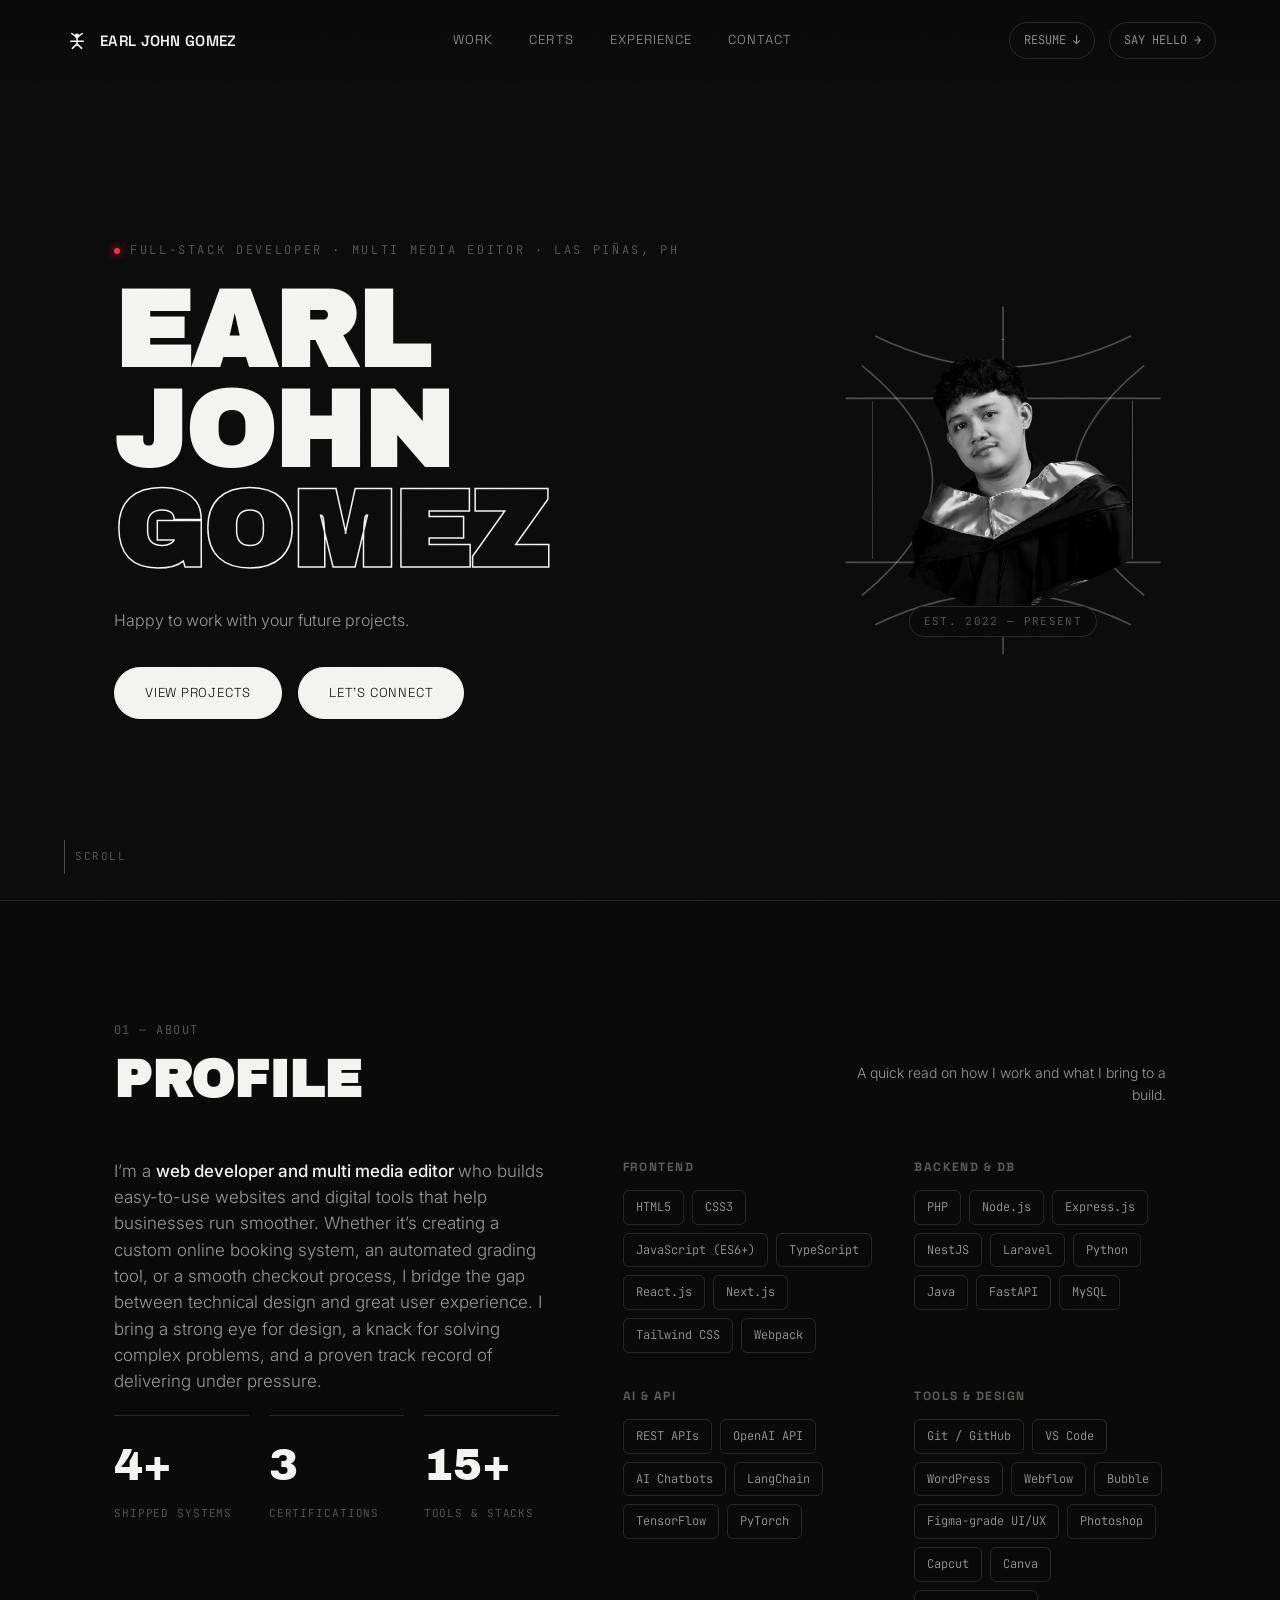
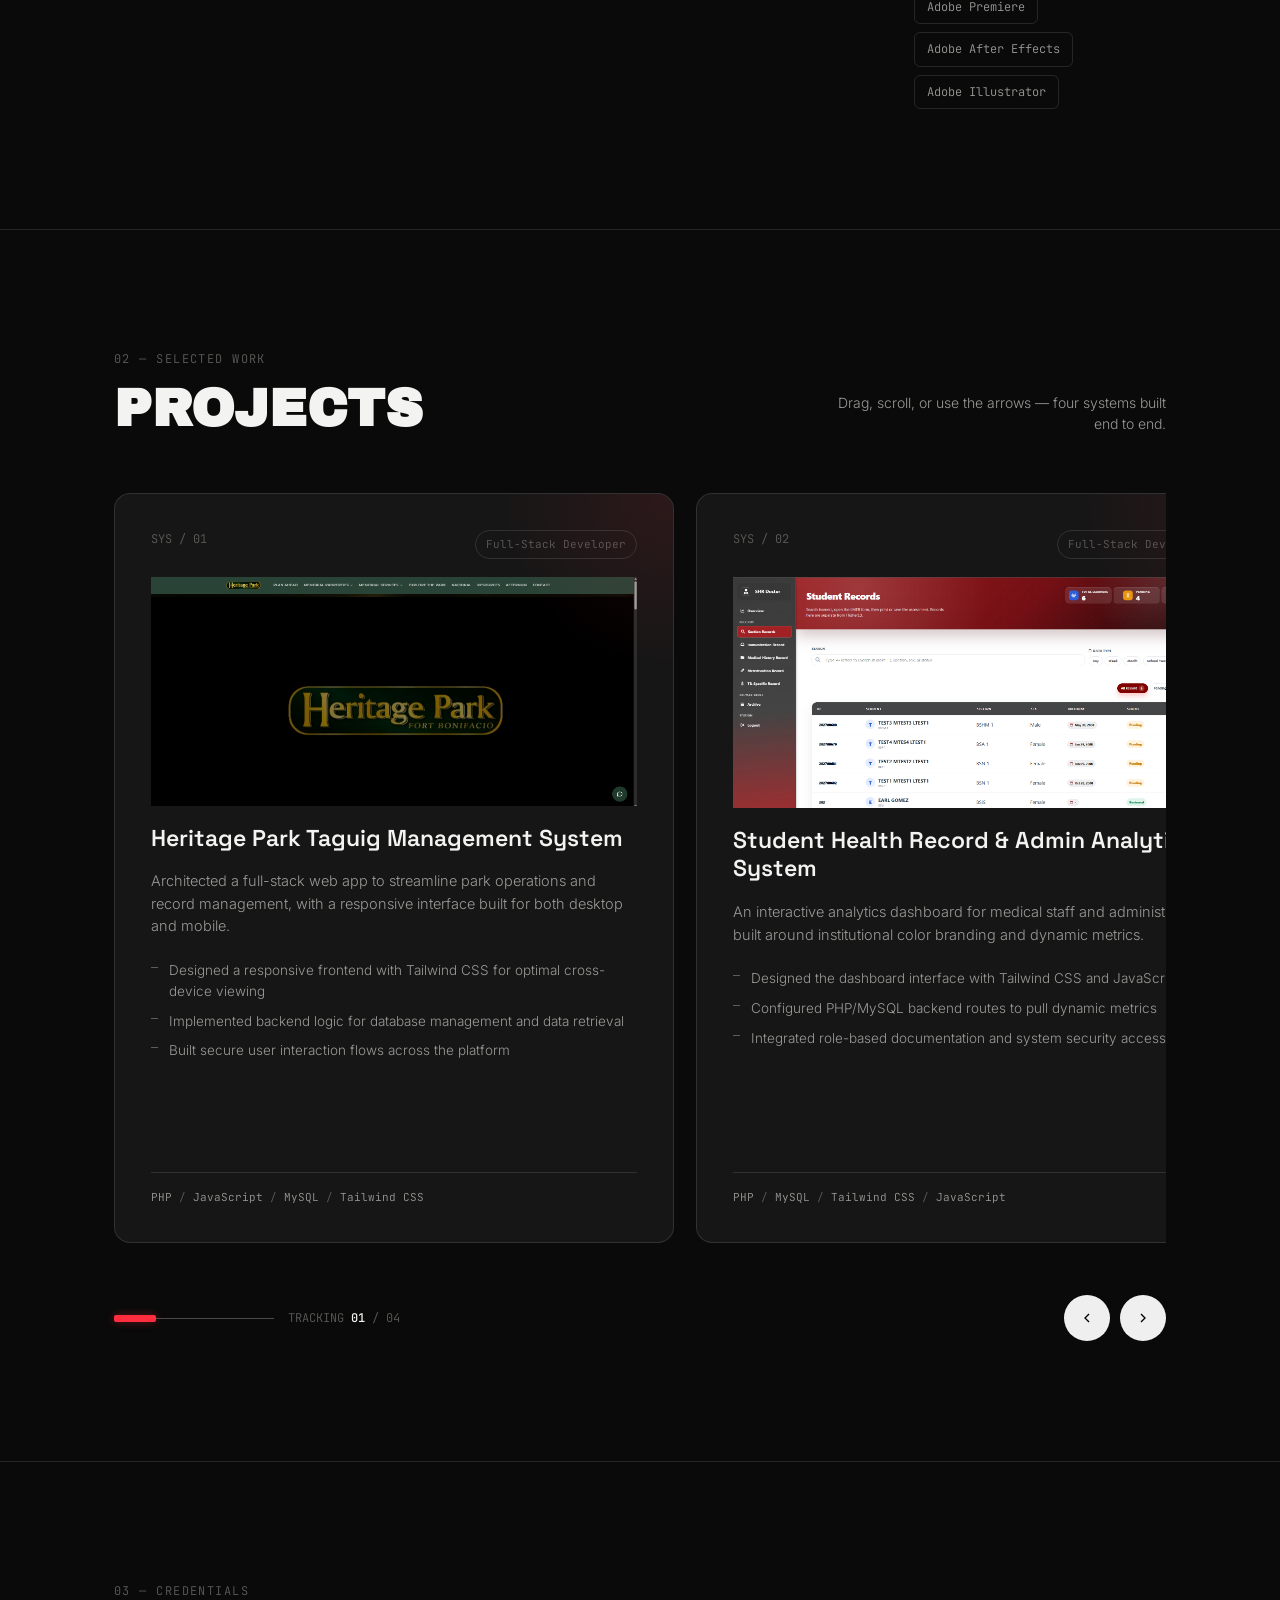
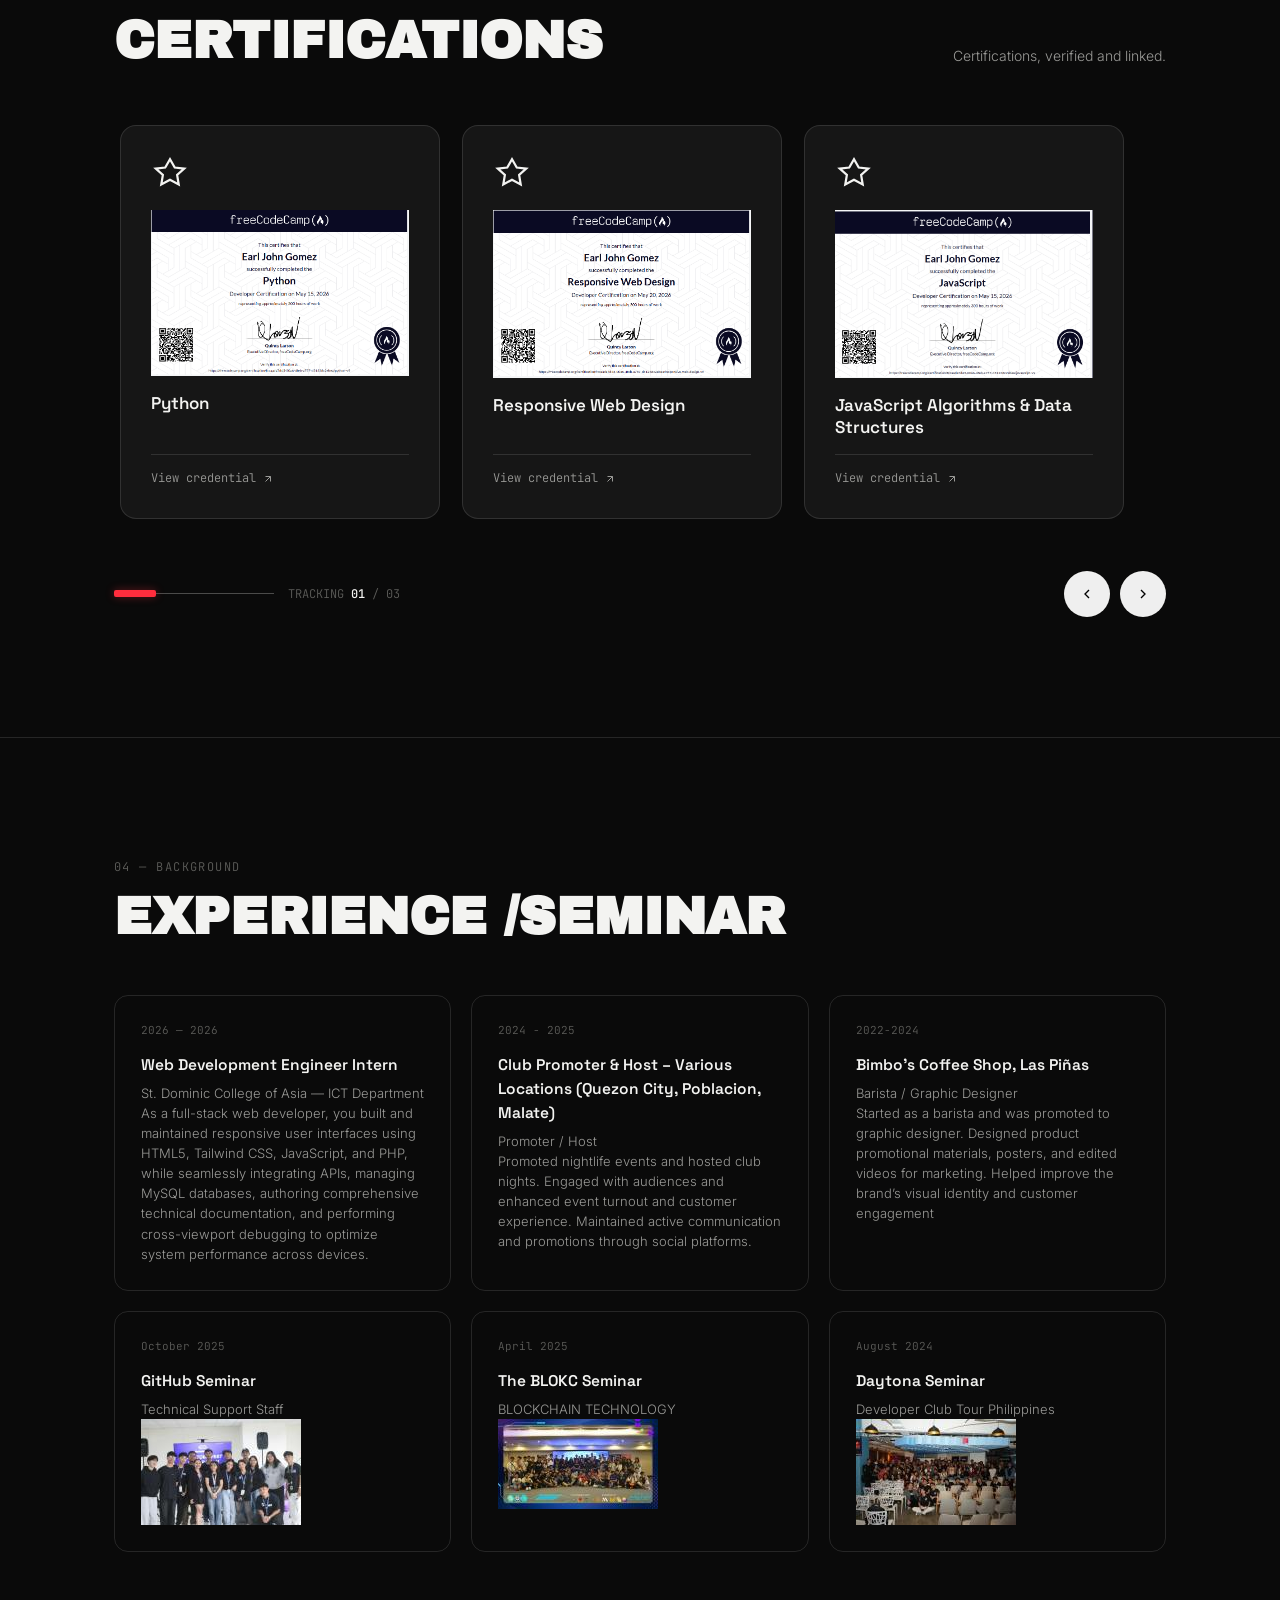
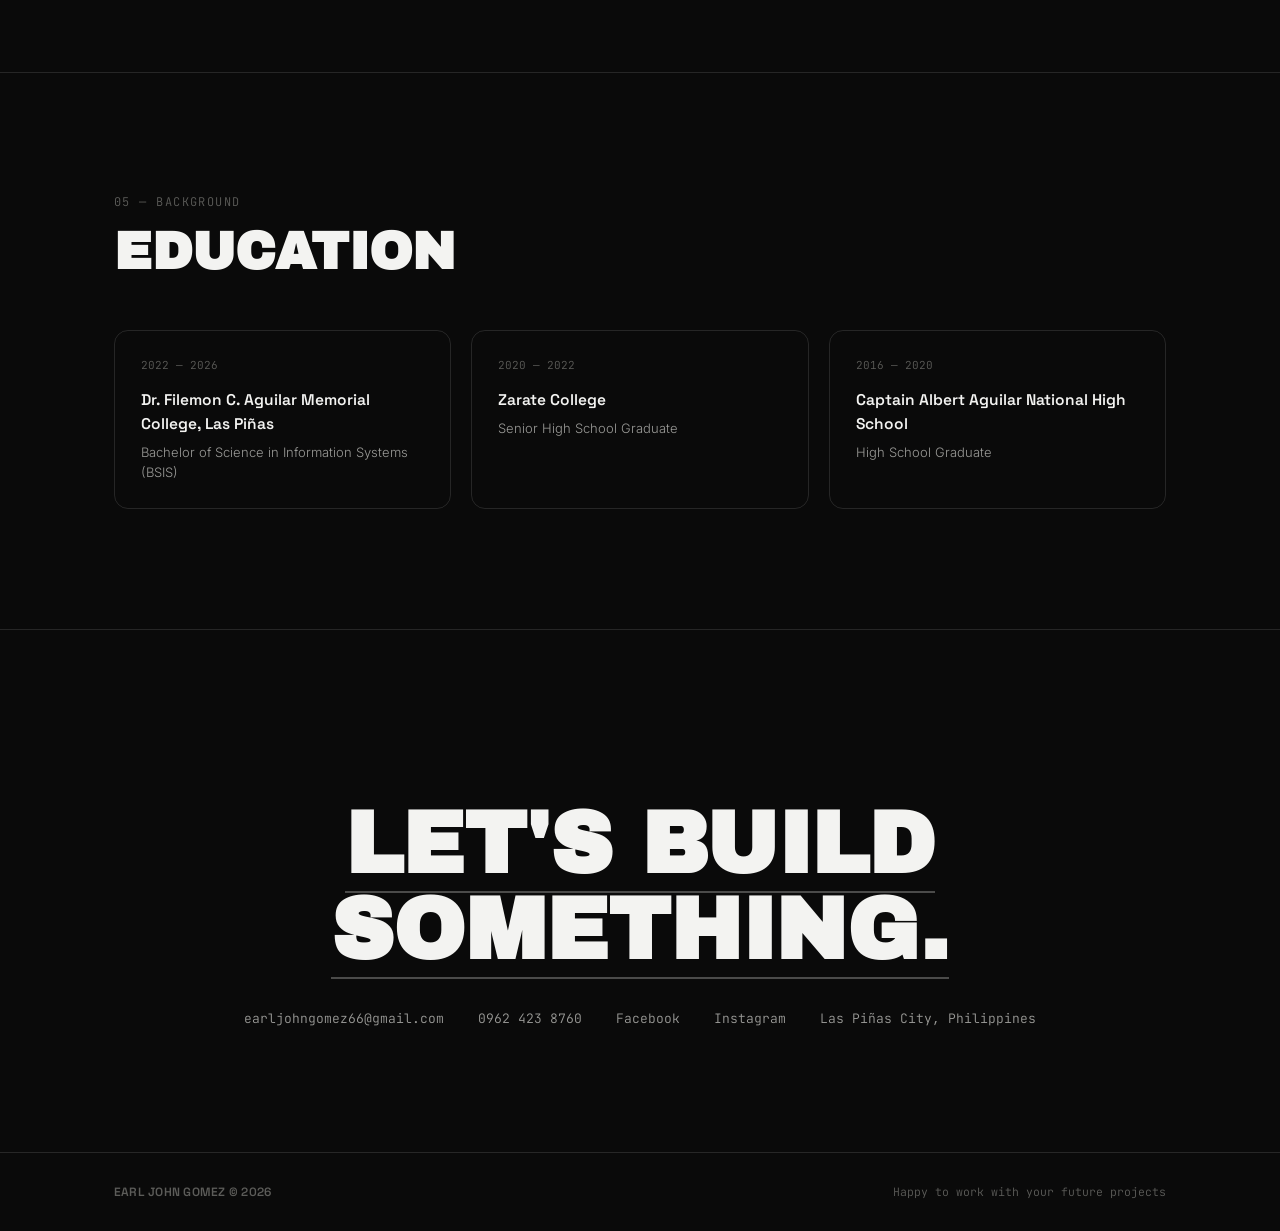
==== index.html @ d80ae5f6 "Update image paths to use relative references in index.html" ====
<!doctype html>
<html lang="en">
  <head>
    <meta charset="UTF-8" />
    <meta name="viewport" content="width=device-width, initial-scale=1.0" />
    <title>Earl John Gomez — Full-Stack Web Developer</title>
    <meta
      name="description"
      content="Portfolio of Earl John Gomez, full-stack web developer."
    />
    <meta property="og:type" content="website" />
    <meta
      property="og:title"
      content="Earl John Gomez — Full-Stack Web Developer"
    />
    <meta
      property="og:description"
      content="Full-stack developer building responsive web apps, AI-integrated platforms, and backend systems."
    />
    <meta name="twitter:card" content="summary" />
    <meta
      name="twitter:title"
      content="Earl John Gomez — Full-Stack Web Developer"
    />
    <meta
      name="twitter:description"
      content="Full-stack developer building responsive web apps, AI-integrated platforms, and backend systems."
    />
    <link rel="preconnect" href="https://fonts.googleapis.com" />
    <link rel="preconnect" href="https://fonts.gstatic.com" crossorigin />
    <link
      href="https://fonts.googleapis.com/css2?family=Space+Grotesk:wght@400;500;600;700&family=Archivo+Black&family=Inter:wght@300;400;500;600&family=JetBrains+Mono:wght@400;500&display=swap"
      rel="stylesheet"
    />
    <link
      rel="icon"
      href="data:image/svg+xml,%3Csvg xmlns='http://www.w3.org/2000/svg' viewBox='0 0 100 100'%3E%3Crect width='100' height='100' fill='%230a0a0a'/%3E%3Cg stroke='%23f3f3f1' stroke-width='6' fill='none' stroke-linecap='round'%3E%3Cpath d='M50 30 L50 70 M50 40 L30 25 M50 40 L70 25 M50 55 L26 55 M50 55 L74 55 M50 65 L32 82 M50 65 L68 82'/%3E%3Ccircle cx='50' cy='34' r='9' fill='%23f3f3f1' stroke='none'/%3E%3C/g%3E%3C/svg%3E"
    />
    <link rel="stylesheet" href="styles.css" />
  </head>
  <body>
 
  </head>
  <body>
    <canvas id="thread-canvas"></canvas>
    <div class="grain"></div>

    <nav id="nav">
      <a href="#top" class="brand">
        <svg viewBox="0 0 100 100" fill="none">
          <g stroke="currentColor" stroke-width="6" stroke-linecap="round">
            <path
              d="M50 30 L50 70 M50 40 L30 25 M50 40 L70 25 M50 55 L26 55 M50 55 L74 55 M50 65 L32 82 M50 65 L68 82"
            />
            <circle cx="50" cy="34" r="9" fill="currentColor" stroke="none" />
          </g>
        </svg>
        EARL&nbsp;JOHN&nbsp;GOMEZ
      </a>
      <ul class="nav-links">
        <li><a href="#work">Work</a></li>
        <li><a href="#certs">Certs</a></li>
        <li><a href="#experience">Experience</a></li>
        <li><a href="#contact">Contact</a></li>
      </ul>
      <div style="display: flex; align-items: center; gap: 14px">
        <a
          href="cv.pdf"
          download
          class="nav-cta"
          id="navResume"
          >RESUME ↓</a
        >
        <a href="mailto:earljohngomez66@gmail.com" class="nav-cta"
          >SAY HELLO →</a
        >
      </div>
    </nav>

    <header class="hero" id="top">
      <div class="wrap hero-grid">
        <div>
          <p
            class="eyebrow"
            style="animation: fadeUp 0.8s var(--ease) forwards"
          >
            <span class="dot"></span> FULL-STACK DEVELOPER · Multi media editor · LAS PIÑAS, PH
          </p>
          <h1>
            <span class="line"><span>EARL JOHN</span></span>
            <span class="line"><span>GOMEZ</span></span>
          </h1>
          <p class="hero-sub">
            Happy to work with your future projects.
          </p>
          <div class="hero-actions">
            <a href="#work" class="btn primary">View Projects</a>
            <a href="https://www.facebook.com/itsm3earljohn/" class="btn primary">Let's Connect</a>
          </div>
        </div>

        <div class="hero-portrait">
          <svg
            class="web-frame"
            viewBox="0 0 200 220"
            xmlns="http://www.w3.org/2000/svg"
          >
            <path class="draw" d="M100 4 L100 216" />
            <path class="draw" d="M4 60 L196 60" />
            <path class="draw" d="M4 160 L196 160" />
            <path class="draw" d="M22 22 Q100 60 178 22" />
            <path class="draw" d="M22 198 Q100 160 178 198" />
            <path class="draw" d="M14 40 Q100 110 14 180" />
            <path class="draw" d="M186 40 Q100 110 186 180" />
          </svg>
          <div class="portrait-clip">
            <img
              src="image/profile.png"
              alt="Earl John Gomez"
            />
          </div>
          <span class="portrait-tag">EST. 2022 — PRESENT</span>
        </div>
      </div>

      <div class="scroll-cue"><span class="bar"></span> SCROLL</div>
    </header>

    <section class="pad hairline" id="about">
      <div class="wrap">
        <div class="sec-head" data-reveal>
          <div>
            <span class="sec-num">01 — ABOUT</span>
            <h2 class="sec-title">Profile</h2>
          </div>
          <p class="sec-desc">
            A quick read on how I work and what I bring to a build.
          </p>
        </div>
        <div class="about-grid">
          <div data-reveal>
            <p>
              I’m a <strong>   web developer and multi media editor </strong>
             who builds easy-to-use websites and digital tools that help businesses run smoother. 
              Whether it’s creating a custom online booking system, an automated grading tool,
              or a smooth checkout process, I bridge the gap between technical design and great user experience.
              I bring a strong eye for design, a knack for solving complex problems, 
              and a proven track record of delivering under pressure.
            </p>

            
            <div class="stat-row">
              <div class="stat">
                <div class="num">4+</div>
                <div class="lbl">Shipped Systems</div>
              </div>
              <div class="stat">
                <div class="num">3</div>
                <div class="lbl">Certifications</div>
              </div>
              <div class="stat">
                <div class="num">15+</div>
                <div class="lbl">Tools &amp; Stacks</div>
              </div>
            </div>
          </div>

          <div class="skill-cols" data-reveal>
            <div class="skill-cat">
              <h4>Frontend</h4>
              <div class="tag-list">
                <span class="tag">HTML5</span><span class="tag">CSS3</span
                ><span class="tag">JavaScript (ES6+)</span
                ><span class="tag">TypeScript</span
                ><span class="tag">React.js</span
                ><span class="tag">Next.js</span
                ><span class="tag">Tailwind CSS</span
                ><span class="tag">Webpack</span>
              </div>
            </div>
            <div class="skill-cat">
              <h4>Backend &amp; DB</h4>
              <div class="tag-list">
                <span class="tag">PHP</span><span class="tag">Node.js</span
                ><span class="tag">Express.js</span
                ><span class="tag">NestJS</span><span class="tag">Laravel</span
                ><span class="tag">Python</span><span class="tag">Java</span
                ><span class="tag">FastAPI</span><span class="tag">MySQL</span>
              </div>
            </div>
            <div class="skill-cat">
              <h4>AI &amp; API</h4>
              <div class="tag-list">
                <span class="tag">REST APIs</span
                ><span class="tag">OpenAI API</span
                ><span class="tag">AI Chatbots</span
                ><span class="tag">LangChain</span
                ><span class="tag">TensorFlow</span
                ><span class="tag">PyTorch</span>
              </div>
            </div> 
            <div class="skill-cat">
              <h4>Tools &amp; Design</h4>
              <div class="tag-list">
                <span class="tag">Git / GitHub</span
                ><span class="tag">VS Code</span
                ><span class="tag">WordPress</span
                ><span class="tag">Webflow</span><span class="tag">Bubble</span
                ><span class="tag">Figma-grade UI/UX</span
                ><span class="tag">Photoshop</span>
                <span class="tag">Capcut</span
                ><span class="tag">Canva</span
                ><span class="tag">Adobe Premiere</span
                ><span class="tag">Adobe After Effects</span
                ><span class="tag">Adobe Illustrator</span>
              </div>
            </div>
          </div>
        </div>
      </div>
    </section>

    <section class="pad hairline" id="work">
      <div class="wrap">
        <div class="sec-head" data-reveal>
          <div>
            <span class="sec-num">02 — SELECTED WORK</span>
            <h2 class="sec-title">Projects</h2>
          </div>
          <p class="sec-desc">
            Drag, scroll, or use the arrows — four systems built end to end.
          </p>
        </div>

        <div class="carousel-shell" data-reveal>
          <div class="carousel-track" id="projTrack">
            <article class="proj-card">
              <div class="proj-top">
                <span class="proj-id">SYS / 01</span
                ><span class="proj-role">Full-Stack Developer</span>
              </div>
              <img
                class="proj-img"
                src="image/heritage.png"
                alt="Heritage Park Taguig Management System"
              />
              <h3>Heritage Park Taguig Management System</h3>
              <p class="proj-desc">
                Architected a full-stack web app to streamline park operations
                and record management, with a responsive interface built for
                both desktop and mobile.
              </p>
              <ul class="proj-points">
                <li>
                  Designed a responsive frontend with Tailwind CSS for optimal
                  cross-device viewing
                </li>
                <li>
                  Implemented backend logic for database management and data
                  retrieval
                </li>
                <li>Built secure user interaction flows across the platform</li>
              </ul>
              <div class="proj-stack">
                <span>PHP</span><span>JavaScript</span><span>MySQL</span
                ><span>Tailwind CSS</span>
              </div>
            </article>

            <article class="proj-card">
              <div class="proj-top">
                <span class="proj-id">SYS / 02</span
                ><span class="proj-role">Full-Stack Developer</span>
              </div>
              <img
                class="proj-img"
                src="image/stdom.png"
                alt="Student Health Record & Admin Analytics System"
              />
              <h3>Student Health Record &amp; Admin Analytics System</h3>
              <p class="proj-desc">
                An interactive analytics dashboard for medical staff and
                administrators, built around institutional color branding and
                dynamic metrics.
              </p>
              <ul class="proj-points">
                <li>
                  Designed the dashboard interface with Tailwind CSS and
                  JavaScript
                </li>
                <li>
                  Configured PHP/MySQL backend routes to pull dynamic metrics
                </li>
                <li>
                  Integrated role-based documentation and system security access
                </li>
              </ul>
              <div class="proj-stack">
                <span>PHP</span><span>MySQL</span><span>Tailwind CSS</span
                ><span>JavaScript</span>
              </div>
            </article>

            <article class="proj-card">
              <div class="proj-top">
                <span class="proj-id">SYS / 03</span
                ><span class="proj-role">Full-Stack Developer</span>
              </div>
              <img
                class="proj-img"
                src="image/roma.png"
                alt="Online Booking System — ROMA Tours Corp."
              />
              <h3> ROMA Online Booking (Online Bus Ticket Reservation System)</h3>
              <p class="proj-desc">
                A web-based bus booking platform for real-time availability,
                schedules, and driver details, with an AI layer on top for
                customer support.
              </p>
              <ul class="proj-points">
                <li>
                  Integrated an AI chatbot for real-time schedule, fare, and
                  bus-type queries
                </li>
                <li>
                  Built a sales analytics dashboard with dynamic charts and
                  moving averages
                </li>
                <li>
                  Automated printable receipts and email notifications for
                  approved bookings
                </li>
              </ul>
              <div class="proj-stack">
                <span>PHP</span><span>MySQL</span><span>XAMPP</span
                ><span>AI Chatbot</span>
              </div>
            </article>

            <article class="proj-card">
              <div class="proj-top">
                <span class="proj-id">SYS / 04</span
                ><span class="proj-role">Full-Stack Developer</span>
              </div>

              <h3>Online Grading Management System — AZGH College</h3>
              <p class="proj-desc">
                A grading system automating grade computation across Performance
                Tasks, Written Works, and Examinations for an entire college.
              </p>
              <ul class="proj-points">
                <li>
                  Automated grade computation and email notifications to
                  students
                </li>
                <li>
                  Designed an accessible, user-friendly frontend interface
                </li>
                <li>
                  Built with maintainability for non-technical administrators in
                  mind
                </li>
              </ul>
              <div class="proj-stack">
                <span>PHP</span><span>XAMPP</span><span>HTML5</span
                ><span>Tailwind CSS</span>
              </div>
            </article>
          </div>
          <div class="carousel-controls">
            <div class="car-track-index">
              <div class="track-bar"><em id="projFill"></em></div>
              <span class="track-label"
                >TRACKING <b id="projCount">01</b> / 04</span
              >
            </div>
            <div class="car-arrows">
              <button
                class="car-arrow"
                id="projPrev"
                aria-label="Previous project"
              >
                <svg
                  viewBox="0 0 24 24"
                  fill="none"
                  stroke="currentColor"
                  stroke-width="2"
                >
                  <path d="M15 18l-6-6 6-6" />
                </svg>
              </button>
              <button class="car-arrow" id="projNext" aria-label="Next project">
                <svg
                  viewBox="0 0 24 24"
                  fill="none"
                  stroke="currentColor"
                  stroke-width="2"
                >
                  <path d="M9 18l6-6-6-6" />
                </svg>
              </button>
            </div>
          </div>
        </div>
      </div>
    </section>

    <section class="pad hairline" id="certs">
      <div class="wrap">
        <div class="sec-head" data-reveal>
          <div>
            <span class="sec-num">03 — CREDENTIALS</span>
            <h2 class="sec-title">Certifications</h2>
          </div>
          <p class="sec-desc">
             Certifications, verified and linked.
          </p>
        </div>

        <div class="carousel-shell" data-reveal>
          <div class="carousel-track" id="certTrack">
            <article class="cert-card">
              <div class="cert-icon">
                <svg viewBox="0 0 24 24" fill="none" stroke-width="1.4">
                  <path
                    d="M12 15l-5.5 3 1-6L3 8l6-.7L12 2l3 5.3L21 8l-4.5 4 1 6z"
                  />
                </svg>
              </div>
              <img
                class="cert-img"
                src="image/python.png"
                alt="Python Certification Badge"  
              />
                            <h4>Python</h4>
              <a
                class="cert-link"
                href="https://freecodecamp.org/certification/fccaada7d45-00a6-4feb-a757-d51238c2ebea/python-v9"
                target="_blank"
                rel="noopener"
                >View credential
                <svg
                  viewBox="0 0 24 24"
                  fill="none"
                  stroke="currentColor"
                  stroke-width="2"
                >
                  <path d="M7 17L17 7M7 7h10v10" /></svg
              ></a>
            </article>

            <article class="cert-card">
              <div class="cert-icon">
                <svg viewBox="0 0 24 24" fill="none" stroke-width="1.4">
                  <path
                    d="M12 15l-5.5 3 1-6L3 8l6-.7L12 2l3 5.3L21 8l-4.5 4 1 6z"
                  />
                </svg>
              </div>
               <img
                class="cert-img"
                src="image/rwd.png"
                alt="Responsive Web Design Certification Badge"  
              />
              <h4>Responsive Web Design</h4>
              <a
                class="cert-link"
                href="https://freecodecamp.org/certification/fccaada7d45-00a6-4feb-a757-d51238c2ebea/responsive-web-design-v9"
                target="_blank"
                rel="noopener"
                >View credential
                <svg
                  viewBox="0 0 24 24"
                  fill="none"
                  stroke="currentColor"
                  stroke-width="2"
                >
                  <path d="M7 17L17 7M7 7h10v10" /></svg
              ></a>
            </article>

            <article class="cert-card">
              <div class="cert-icon">
                <svg viewBox="0 0 24 24" fill="none" stroke-width="1.4">
                  <path
                    d="M12 15l-5.5 3 1-6L3 8l6-.7L12 2l3 5.3L21 8l-4.5 4 1 6z"
                  />
                </svg>
              </div>
                            <img
                class="cert-img"
                src="image/java.png"
                alt="JavaScript Certification Badge"  
              />
              <h4>JavaScript Algorithms &amp; Data Structures</h4>
              <a
                class="cert-link"
                href="https://freecodecamp.org/certification/fccaada7d45-00a6-4feb-a757-d51238c2ebea/javascript-v9"
                target="_blank"
                rel="noopener"
                >View credential
                <svg
                  viewBox="0 0 24 24"
                  fill="none"
                  stroke="currentColor"
                  stroke-width="2"
                >
                  <path d="M7 17L17 7M7 7h10v10" /></svg
              ></a>
            </article>
          </div>
          <div class="carousel-controls">
            <div class="car-track-index">
              <div class="track-bar"><em id="certFill"></em></div>
              <span class="track-label"
                >TRACKING <b id="certCount">01</b> / 03</span
              >
            </div>
            <div class="car-arrows">
              <button
                class="car-arrow"
                id="certPrev"
                aria-label="Previous certificate"
              >
                <svg
                  viewBox="0 0 24 24"
                  fill="none"
                  stroke="currentColor"
                  stroke-width="2"
                >
                  <path d="M15 18l-6-6 6-6" />
                </svg>
              </button>
              <button
                class="car-arrow"
                id="certNext"
                aria-label="Next certificate"
              >
                <svg
                  viewBox="0 0 24 24"
                  fill="none"
                  stroke="currentColor"
                  stroke-width="2"
                >
                  <path d="M9 18l6-6-6-6" />
                </svg>
              </button>
            </div>
          </div>
        </div>
      </div>
    </section>

 <section class="pad hairline" id="experience">
      <div class="wrap">
        <div class="sec-head" data-reveal>
          <div>
            <span class="sec-num">04 — BACKGROUND</span>
            <h2 class="sec-title">Experience /Seminar </h2>
          </div>
        </div>
        <div class="edu-grid" data-reveal>

                    <div class="edu-card">
            <span class="edu-year">2026 — 2026</span>
            <h4>Web Development Engineer Intern</h4>
            <p>St. Dominic College of Asia — ICT Department</p>
            <p>As a full-stack web developer, you built and maintained responsive user interfaces using HTML5, Tailwind CSS, JavaScript, and PHP, while seamlessly integrating APIs, managing MySQL databases, authoring comprehensive technical documentation, and performing cross-viewport debugging to optimize system performance across devices.</p>
          </div>

                    <div class="edu-card">
            <span class="edu-year">2024 - 2025</span>
            <h4>Club Promoter & Host – Various Locations (Quezon City, Poblacion, Malate) </h4>
            <p>Promoter / Host </p>
            <p>
Promoted nightlife events and hosted club nights. 
Engaged with audiences and enhanced event turnout and customer experience. 
Maintained active communication and promotions through social platforms. 
</p>
          </div>

          <div class="edu-card">
            <span class="edu-year">2022-2024</span>
            <h4>Bimbo’s Coffee Shop, Las Piñas</h4>
            <p>Barista / Graphic Designer </p>
            <p>Started as a barista and was promoted to graphic designer. 
Designed product promotional materials, posters, and edited videos for marketing. 
Helped improve the brand’s visual identity and customer engagement
</p>
          </div>



                    <div class="edu-card">
            <span class="edu-year">October 2025</span>
            <h4>GitHub Seminar </h4>
            <p>Technical Support Staff </p>
            <img
              class="cert-img"
              src="image/github.jpg"
              alt="GitHub Seminar Badge"
            />
          </div>

                              <div class="edu-card">
            <span class="edu-year">April 2025</span>
            <h4>The BLOKC Seminar </h4>
            <p>BLOCKCHAIN TECHNOLOGY </p>
            <img
              class="cert-img"
              src="image/block.jpg"
              alt="The BLOKC Seminar Badge"
            />
          </div>

                              <div class="edu-card">
            <span class="edu-year">August 2024</span>
            <h4>Daytona Seminar </h4>
            <p>Developer Club Tour Philippines </p>
            <img
              class="cert-img"
              src="image/daytona.jpg"
              alt="Daytona Seminar Badge"
            />
          </div>


        </div>
      </div>
    </section>

    <section class="pad hairline" id="education">
      <div class="wrap">
        <div class="sec-head" data-reveal>
          <div>
            <span class="sec-num">05 — BACKGROUND</span>
            <h2 class="sec-title">Education</h2>
          </div>
        </div>
        <div class="edu-grid" data-reveal>
          <div class="edu-card">
            <span class="edu-year">2022 — 2026</span>
            <h4>Dr. Filemon C. Aguilar Memorial College, Las Piñas</h4>
            <p>Bachelor of Science in Information Systems (BSIS)</p>
          </div>
          <div class="edu-card">
            <span class="edu-year">2020 — 2022</span>
            <h4>Zarate College</h4>
            <p>Senior High School Graduate</p>
          </div>
          <div class="edu-card">
            <span class="edu-year">2016 — 2020</span>
            <h4>Captain Albert Aguilar National High School</h4>
            <p>High School Graduate</p>
          </div>
        </div>
      </div>
    </section>

    <section class="hairline" id="contact">
      <div class="wrap contact-inner">
        <p class="eyebrow"><span class="dot"></span> 06 — CONTACT</p>
        <h2 class="contact-title">
          <a href="mailto:earljohngomez66@gmail.com"
            >Let's build<br />something.</a
          >
        </h2>
        <div class="contact-meta">
          <a href="mailto:earljohngomez66@gmail.com"
            id="emailLink"
            data-email="earljohngomez66@gmail.com">earljohngomez66@gmail.com
          </a>
          <a href="tel:+639624238760"
          id="phoneLink">0962 423 8760</a>
          <a href="https://www.facebook.com/earljohngomez66"
            id="facebooklink"
            target="_blank"
            rel="noopener noreferrer"
            >Facebook</a
          >
                    <a href="https://www.instagram.com/earljohngomez66"
            id="Instagramlink"
            target="_blank"
            rel="noopener noreferrer"
            >Instagram</a
          >
          <span>Las Piñas City, Philippines</span>
        </div>
        <p
          id="copyToast"
          style="
            margin-top: 16px;
            font-family: var(--mono);
            font-size: 11px;
            color: var(--fg-faint);
            opacity: 0;
            transition: opacity 0.3s;
          "
        >
          Email copied to clipboard
        </p>
      </div>
    </section>

    <footer>
      <div class="wrap foot-row">
        <span class="brand">EARL JOHN GOMEZ © 2026</span>
        <span>Happy to work with your future projects</span>
      </div>
    </footer>

    <script src="script.js"></script>
  </body>
</html>
---- styles.css ----
:root {
  --bg: #0a0a0a;
  --bg-soft: #131313;
  --panel: #161616;
  --line: rgba(243, 243, 241, 0.12);
  --line-strong: rgba(243, 243, 241, 0.28);
  --fg: #f3f3f1;
  --fg-dim: #9a9a97;
  --fg-faint: #5c5c59;
  --accent: #ff2d3d;
  --accent-dim: rgba(255, 45, 61, 0.35);
  --display: "Archivo Black", "Space Grotesk", sans-serif;
  --head: "Space Grotesk", sans-serif;
  --body: "Inter", sans-serif;
  --mono: "JetBrains Mono", monospace;
  --ease: cubic-bezier(0.16, 0.84, 0.44, 1);
}
* {
  margin: 0;
  padding: 0;
  box-sizing: border-box;
}
html {
  scroll-behavior: smooth;
}
::selection {
  background: var(--fg);
  color: var(--bg);
}
body {
  background: var(--bg);
  color: var(--fg);
  font-family: var(--body);
  font-weight: 300;
  line-height: 1.55;
  overflow-x: hidden;
  cursor: default;
}
a {
  color: inherit;
  text-decoration: none;
}
img {
  max-width: 100%;
  display: block;
}
ul {
  list-style: none;
}
button {
  font-family: inherit;
  cursor: pointer;
}

/* ---------- background thread canvas ---------- */
#thread-canvas {
  position: fixed;
  inset: 0;
  width: 100vw;
  height: 100vh;
  pointer-events: none;
  z-index: 1;
  mix-blend-mode: screen;
  opacity: 0.55;
}
.grain {
  position: fixed;
  inset: 0;
  z-index: 2;
  pointer-events: none;
  opacity: 0.035;
  background-image: url("data:image/svg+xml,%3Csvg xmlns='http://www.w3.org/2000/svg' width='120' height='120'%3E%3Cfilter id='n'%3E%3CfeTurbulence type='fractalNoise' baseFrequency='0.9' numOctaves='2' stitchTiles='stitch'/%3E%3C/filter%3E%3Crect width='100%25' height='100%25' filter='url(%23n)'/%3E%3C/svg%3E");
}

section,
header,s
footer {
  position: relative;
  z-index: 3;
}

.wrap {
  max-width: 1180px;
  margin: 0 auto;
  padding: 0 clamp(24px, 5vw, 64px);
}

/* ---------- nav ---------- */
nav {
  position: fixed;
  top: 0;
  left: 0;
  right: 0;
  z-index: 50;
  display: flex;
  align-items: center;
  justify-content: space-between;
  padding: 22px clamp(24px, 5vw, 64px);
  background: linear-gradient(
    to bottom,
    rgba(10, 10, 10, 0.92),
    rgba(10, 10, 10, 0)
  );
  backdrop-filter: blur(2px);
  transition:
    padding 0.4s var(--ease),
    background 0.4s var(--ease);
}
nav.scrolled {
  padding: 14px clamp(24px, 5vw, 64px);
  background: rgba(10, 10, 10, 0.86);
  border-bottom: 1px solid var(--line);
}
.brand {
  display: flex;
  align-items: center;
  gap: 10px;
  font-family: var(--head);
  font-weight: 600;
  letter-spacing: 0.02em;
  font-size: 15px;
}
.brand svg {
  width: 26px;
  height: 26px;
  flex-shrink: 0;
}
.nav-links {
  display: flex;
  gap: 36px;
  font-family: var(--head);
  font-size: 13px;
  letter-spacing: 0.08em;
  text-transform: uppercase;
}
.nav-links a {
  position: relative;
  color: var(--fg-dim);
  transition: color 0.3s;
  padding: 4px 0;
}
.nav-links a::after {
  content: "";
  position: absolute;
  left: 0;
  bottom: 0;
  height: 1px;
  width: 0;
  background: var(--accent);
  transition: width 0.35s var(--ease);
}
.nav-links a:hover {
  color: var(--fg);
}
.nav-links a:hover::after {
  width: 100%;
}
.nav-cta {
  display: flex;
  align-items: center;
  gap: 4px;
  font-family: var(--mono);
  font-size: 12px;
  color: var(--fg-dim);
  border: 1px solid var(--line);
  padding: 8px 14px;
  border-radius: 999px;
  transition: 0.3s var(--ease);
}
.nav-cta:hover {
  border-color: var(--fg);
  color: var(--fg);
  background: rgba(255, 255, 255, 0.04);
}
.nav-toggle {
  display: none;
}

/* ---------- hero ---------- */
.hero {
  min-height: 100svh;
  display: flex;
  flex-direction: column;
  justify-content: center;
  padding-top: 120px;
  padding-bottom: 60px;
  position: relative;
}
.eyebrow {
  font-family: var(--mono);
  font-size: 12px;
  letter-spacing: 0.22em;
  text-transform: uppercase;
  color: var(--fg-faint);
  display: flex;
  align-items: center;
  gap: 10px;
  margin-bottom: 22px;
  opacity: 0;
}
.eyebrow .dot {
  width: 6px;
  height: 6px;
  border-radius: 50%;
  background: var(--accent);
  box-shadow: 0 0 10px var(--accent);
  animation: pulse 2s infinite ease-in-out;
}
@keyframes pulse {
  0%,
  100% {
    opacity: 1;
  }
  50% {
    opacity: 0.25;
  }
}

.hero-grid {
  display: grid;
  grid-template-columns: 1.35fr 0.65fr;
  gap: 48px;
  align-items: center;
}
.hero h1 {
  font-family: var(--display);
  font-size: clamp(48px, 8.4vw, 118px);
  line-height: 0.93;
  letter-spacing: -0.01em;
  text-transform: uppercase;
}
.hero h1 .line {
  display: block;
  overflow: hidden;
}
.hero h1 .line span {
  display: block;
  transform: translateY(110%);
  animation: riseUp 0.9s var(--ease) forwards;
}
.hero h1 .line:nth-child(2) span {
  animation-delay: 0.08s;
  color: transparent;
  -webkit-text-stroke: 1.5px var(--fg);
}
.hero h1 .line:nth-child(3) span {
  animation-delay: 0.16s;
}
@keyframes riseUp {
  to {
    transform: translateY(0);
  }
}

.hero-sub {
  margin-top: 26px;
  max-width: 480px;
  color: var(--fg-dim);
  font-size: 16px;
  opacity: 0;
  animation: fadeUp 0.8s var(--ease) forwards;
  animation-delay: 0.55s;
}
.hero-actions {
  margin-top: 34px;
  display: flex;
  gap: 16px;
  flex-wrap: wrap;
  opacity: 0;
  animation: fadeUp 0.8s var(--ease) forwards;
  animation-delay: 0.7s;
}
@keyframes fadeUp {
  from {
    opacity: 0;
    transform: translateY(14px);
  }
  to {
    opacity: 1;
    transform: translateY(0);
  }
}

.btn {
  font-family: var(--head);
  font-size: 13px;
  letter-spacing: 0.06em;
  text-transform: uppercase;
  padding: 15px 30px;
  border-radius: 999px;
  border: 1px solid var(--fg);
  display: inline-flex;
  align-items: center;
  gap: 8px;
  transition: 0.35s var(--ease);
}
.btn.primary {
  background: var(--fg);
  color: var(--bg);
}
.btn.primary:hover {
  background: var(--accent);
  border-color: var(--accent);
  color: #fff;
  transform: translateY(-2px);
}
.btn.ghost {
  color: var(--fg);
  border-color: var(--line-strong);
}
.btn.ghost:hover {
  border-color: var(--fg);
  background: rgba(255, 255, 255, 0.05);
  transform: translateY(-2px);
}

.hero-portrait {
  position: relative;
  justify-self: center;
  width: min(320px, 80%);
  aspect-ratio: 1/1.08;
  opacity: 0;
  animation: fadeIn 1.1s var(--ease) forwards;
  animation-delay: 0.3s;
}
@keyframes fadeIn {
  to {
    opacity: 1;
  }
}
.hero-portrait svg.web-frame {
  position: absolute;
  inset: -14%;
  width: 128%;
  height: 128%;
  z-index: 0;
}
.hero-portrait svg.web-frame path {
  stroke: var(--line-strong);
  stroke-width: 1;
  fill: none;
}
.hero-portrait svg.web-frame path.draw {
  stroke-dasharray: 600;
  stroke-dashoffset: 600;
  animation: draw 2.2s var(--ease) forwards;
  animation-delay: 0.4s;
}
@keyframes draw {
  to {
    stroke-dashoffset: 0;
  }
}
.portrait-clip {
  position: relative;
  z-index: 1;
  width: 100%;
  height: 100%;
  overflow: hidden;
  clip-path: polygon(
    50% 0%,
    100% 22%,
    100% 78%,
    50% 100%,
    0% 78%,
    0% 22%
  );
  border: 1px solid var(--line-strong);
  filter: grayscale(1) contrast(1.08);
}
.portrait-clip img {
  width: 100%;
  height: 100%;
  object-fit: cover;
}
.portrait-tag {
  position: absolute;
  bottom: -16px;
  left: 50%;
  transform: translateX(-50%);
  font-family: var(--mono);
  font-size: 11px;
  letter-spacing: 0.12em;
  color: var(--fg-faint);
  background: var(--bg);
  padding: 6px 14px;
  border: 1px solid var(--line);
  border-radius: 999px;
  white-space: nowrap;
  z-index: 2;
}

.scroll-cue {
  position: absolute;
  bottom: 26px;
  left: clamp(24px, 5vw, 64px);
  display: flex;
  align-items: center;
  gap: 10px;
  font-family: var(--mono);
  font-size: 11px;
  letter-spacing: 0.14em;
  color: var(--fg-faint);
  text-transform: uppercase;
}
.scroll-cue .bar {
  width: 1px;
  height: 34px;
  background: var(--line-strong);
  position: relative;
  overflow: hidden;
}
.scroll-cue .bar::after {
  content: "";
  position: absolute;
  top: -100%;
  left: 0;
  width: 100%;
  height: 100%;
  background: var(--fg);
  animation: scrollLine 1.8s infinite ease-in-out;
}
@keyframes scrollLine {
  0% {
    top: -100%;
  }
  50% {
    top: 0%;
  }
  100% {
    top: 100%;
  }
}

/* ---------- section headers ---------- */
.sec-head {
  display: flex;
  align-items: flex-end;
  justify-content: space-between;
  gap: 24px;
  margin-bottom: 52px;
  flex-wrap: wrap;
}
.sec-num {
  font-family: var(--mono);
  font-size: 12px;
  color: var(--fg-faint);
  letter-spacing: 0.12em;
  display: block;
  margin-bottom: 14px;
}
.sec-title {
  font-family: var(--display);
  font-size: clamp(30px, 4.6vw, 52px);
  text-transform: uppercase;
  line-height: 1;
}
.sec-desc {
  max-width: 340px;
  color: var(--fg-dim);
  font-size: 14px;
  text-align: right;
}
@media (max-width: 720px) {
  .sec-desc {
    text-align: left;
  }
}

section.pad {
  padding: 120px 0;
}
.hairline {
  border-top: 1px solid var(--line);
}

/* ---------- about ---------- */
.about-grid {
  display: grid;
  grid-template-columns: 0.9fr 1.1fr;
  gap: 64px;
}
.about-grid p {
  color: var(--fg-dim);
  font-size: 17px;
  margin-bottom: 18px;
}
.about-grid p strong {
  color: var(--fg);
  font-weight: 500;
}
.stat-row {
  display: grid;
  grid-template-columns: repeat(3, 1fr);
  gap: 20px;
  margin-top: 20px;
}
.stat {
  border-top: 1px solid var(--line);
  padding-top: 16px;
}
.stat .num {
  font-family: var(--display);
  font-size: clamp(30px, 3.4vw, 44px);
}
.stat .lbl {
  font-family: var(--mono);
  font-size: 11px;
  color: var(--fg-faint);
  letter-spacing: 0.08em;
  text-transform: uppercase;
  margin-top: 6px;
}

.skill-cols {
  display: grid;
  grid-template-columns: repeat(2, 1fr);
  gap: 34px 40px;
}
.skill-cat h4 {
  font-family: var(--head);
  font-size: 12px;
  text-transform: uppercase;
  letter-spacing: 0.12em;
  color: var(--fg-faint);
  margin-bottom: 14px;
}
.tag-list {
  display: flex;
  flex-wrap: wrap;
  gap: 8px;
}
.tag {
  font-family: var(--mono);
  font-size: 12px;
  padding: 7px 12px;
  border: 1px solid var(--line);
  border-radius: 6px;
  color: var(--fg-dim);
  transition: 0.3s var(--ease);
}
.tag:hover {
  border-color: var(--fg);
  color: var(--fg);
  background: rgba(255, 255, 255, 0.04);
}

/* ---------- carousel shared ---------- */
.carousel-shell {
  position: relative;
}
.carousel-track {
  display: flex;
  gap: 22px;
  overflow-x: auto;
  scroll-snap-type: x mandatory;
  padding: 6px 6px 26px;
  scrollbar-width: none;
  -ms-overflow-style: none;
  cursor: grab;
}
.carousel-track:active {
  cursor: grabbing;
}
.carousel-track::-webkit-scrollbar {
  display: none;
}
.carousel-track.dragging {
  scroll-snap-type: none;
}

.carousel-controls {
  display: flex;
  align-items: center;
  justify-content: space-between;
  margin-top: 26px;
}
.car-arrows {
  display: flex;
  gap: 10px;
}
.car-arrow {
  width: 46px;
  height: 46px;
  border-radius: 50%;
  border: 1px solid var(--line-strong);
  display: flex;
  align-items: center;
  justify-content: center;
  transition: 0.3s var(--ease);
  color: black;
}
.car-arrow:hover {
  background: rgb(61, 57, 57);
  color: white;
  border-color: var(--fg);
}
.car-arrow:disabled {
  opacity: 0.25;
  pointer-events: none;
}
.car-arrow svg {
  width: 16px;
  height: 16px;
}

.car-track-index {
  display: flex;
  align-items: center;
  gap: 14px;
}
.track-bar {
  width: 160px;
  height: 1px;
  background: var(--line-strong);
  position: relative;
}
.track-bar em {
  position: absolute;
  top: -3px;
  left: 0;
  height: 7px;
  width: 26%;
  background: var(--accent);
  font-style: normal;
  border-radius: 2px;
  box-shadow: 0 0 8px var(--accent-dim);
  transition: left 0.45s var(--ease);
}
.track-label {
  font-family: var(--mono);
  font-size: 12px;
  color: var(--fg-faint);
  white-space: nowrap;
}
.track-label b {
  color: var(--fg);
  font-weight: 500;
}

/* ---------- project cards ---------- */
.proj-card {
  scroll-snap-align: start;
  flex: 0 0 min(560px, 84vw);
  background: var(--panel);
  border: 1px solid var(--line);
  border-radius: 16px;
  padding: 36px;
  display: flex;
  flex-direction: column;
  gap: 18px;
  position: relative;
  overflow: hidden;
  transition:
    border-color 0.4s var(--ease),
    transform 0.4s var(--ease);
}
.proj-card:hover {
  border-color: var(--line-strong);
}
.proj-card::before {
  content: "";
  position: absolute;
  top: 0;
  right: 0;
  width: 180px;
  height: 180px;
  background: radial-gradient(
    circle at top right,
    rgba(255, 45, 61, 0.1),
    transparent 70%
  );
  pointer-events: none;
}
.proj-top {
  display: flex;
  justify-content: space-between;
  align-items: flex-start;
  gap: 12px;
}
.proj-id {
  font-family: var(--mono);
  font-size: 12px;
  color: var(--fg-faint);
}
.proj-role {
  font-family: var(--mono);
  font-size: 11px;
  color: var(--fg-faint);
  border: 1px solid var(--line);
  padding: 5px 10px;
  border-radius: 999px;
  white-space: nowrap;
}
.proj-card h3 {
  font-family: var(--head);
  font-weight: 600;
  font-size: 23px;
  line-height: 1.25;
}
.proj-desc {
  color: var(--fg-dim);
  font-size: 14.5px;
}
.proj-points {
  display: flex;
  flex-direction: column;
  gap: 9px;
  margin-top: 4px;
}
.proj-points li {
  position: relative;
  padding-left: 18px;
  color: var(--fg-dim);
  font-size: 13.5px;
}
.proj-points li::before {
  content: "";
  position: absolute;
  left: 0;
  top: 7px;
  width: 7px;
  height: 1px;
  background: var(--fg-faint);
}
.proj-stack {
  display: flex;
  flex-wrap: wrap;
  gap: 7px;
  margin-top: auto;
  padding-top: 16px;
  border-top: 1px solid var(--line);
}
.proj-stack span {
  font-family: var(--mono);
  font-size: 11px;
  color: var(--fg-dim);
}
.proj-stack span:not(:last-child)::after {
  content: "/";
  margin-left: 7px;
  color: var(--fg-faint);
}

/* ---------- certifications ---------- */
.cert-card {
  scroll-snap-align: start;
  flex: 0 0 min(320px, 74vw);
  border: 1px solid var(--line);
  border-radius: 16px;
  padding: 30px;
  display: flex;
  flex-direction: column;
  gap: 16px;
  background: var(--panel);
  transition: 0.4s var(--ease);
}
.cert-card:hover {
  border-color: var(--fg);
  transform: translateY(-4px);
}
.cert-icon {
  width: 38px;
  height: 38px;
}
.cert-icon svg {
  width: 100%;
  height: 100%;
  stroke: var(--fg);
}
.cert-card h4 {
  font-family: var(--head);
  font-weight: 600;
  font-size: 17px;
  line-height: 1.3;
}
.cert-issuer {
  font-family: var(--mono);
  font-size: 11px;
  color: var(--fg-faint);
  letter-spacing: 0.06em;
  text-transform: uppercase;
}
.cert-link {
  margin-top: auto;
  display: inline-flex;
  align-items: center;
  gap: 6px;
  font-family: var(--mono);
  font-size: 12px;
  color: var(--fg-dim);
  border-top: 1px solid var(--line);
  padding-top: 14px;
  transition: 0.3s;
}
.cert-card:hover .cert-link {
  color: var(--fg);
}
.cert-link svg {
  width: 12px;
  height: 12px;
  transition: transform 0.3s var(--ease);
}
.cert-card:hover .cert-link svg {
  transform: translate(2px, -2px);
}

/* ---------- experience timeline ---------- */
.timeline {
  position: relative;
  padding-left: 34px;
}
.timeline::before {
  content: "";
  position: absolute;
  left: 4px;
  top: 8px;
  bottom: 8px;
  width: 1px;
  background: var(--line-strong);
}
.tl-item {
  position: relative;
  padding-bottom: 46px;
}
.tl-item:last-child {
  padding-bottom: 0;
}
.tl-item::before {
  content: "";
  position: absolute;
  left: -34px;
  top: 5px;
  width: 9px;
  height: 9px;
  border-radius: 50%;
  background: var(--bg);
  border: 1px solid var(--fg);
}
.tl-item.active::before {
  background: var(--accent);
  border-color: var(--accent);
  box-shadow: 0 0 0 4px var(--accent-dim);
}
.tl-head {
  display: flex;
  justify-content: space-between;
  align-items: baseline;
  flex-wrap: wrap;
  gap: 8px 20px;
  margin-bottom: 10px;
}
.tl-head h3 {
  font-family: var(--head);
  font-weight: 600;
  font-size: 19px;
}
.tl-head span {
  font-family: var(--mono);
  font-size: 12px;
  color: var(--fg-faint);
  white-space: nowrap;
}
.tl-org {
  font-family: var(--mono);
  font-size: 12px;
  color: var(--fg-faint);
  margin-bottom: 12px;
  display: block;
}
.tl-item ul {
  display: flex;
  flex-direction: column;
  gap: 8px;
}
.tl-item li {
  position: relative;
  padding-left: 18px;
  color: var(--fg-dim);
  font-size: 14px;
}
.tl-item li::before {
  content: "";
  position: absolute;
  left: 0;
  top: 7px;
  width: 7px;
  height: 1px;
  background: var(--fg-faint);
}

/* ---------- education ---------- */
.edu-grid {
  display: grid;
  grid-template-columns: repeat(3, 1fr);
  gap: 20px;
}
.edu-card {
  border: 1px solid var(--line);
  border-radius: 14px;
  padding: 26px;
  transition: 0.3s var(--ease);
}
.edu-card:hover {
  border-color: var(--line-strong);
  background: rgba(255, 255, 255, 0.02);
}
.edu-year {
  font-family: var(--mono);
  font-size: 11px;
  color: var(--fg-faint);
  margin-bottom: 14px;
  display: block;
}
.edu-card h4 {
  font-family: var(--head);
  font-weight: 600;
  font-size: 15.5px;
  margin-bottom: 6px;
}
.edu-card p {
  color: var(--fg-dim);
  font-size: 13px;
}

/* ---------- contact ---------- */
.contact-inner {
  text-align: center;
  padding: 130px 0 90px;
}
.contact-inner .eyebrow {
  justify-content: center;
}
.contact-title {
  font-family: var(--display);
  font-size: clamp(38px, 7vw, 86px);
  text-transform: uppercase;
  line-height: 1;
  margin: 18px 0 30px;
}
.contact-title a {
  border-bottom: 2px solid var(--line-strong);
  transition: 0.35s var(--ease);
}
.contact-title a:hover {
  border-color: var(--accent);
  color: var(--accent);
}
.contact-meta {
  display: flex;
  justify-content: center;
  gap: 34px;
  flex-wrap: wrap;
  margin-top: 36px;
  font-family: var(--mono);
  font-size: 13px;
  color: var(--fg-dim);
}
.contact-meta a:hover {
  color: var(--fg);
}

footer {
  padding: 30px 0;
  border-top: 1px solid var(--line);
}
.foot-row {
  display: flex;
  justify-content: space-between;
  align-items: center;
  flex-wrap: wrap;
  gap: 12px;
  font-family: var(--mono);
  font-size: 11.5px;
  color: var(--fg-faint);
}
.foot-row .brand {
  font-size: 12px;
}

[data-reveal] {
  opacity: 0;
  transform: translateY(28px);
  transition:
    opacity 0.8s var(--ease),
    transform 0.8s var(--ease);
}
[data-reveal].in {
  opacity: 1;
  transform: translateY(0);
}

@media (max-width: 900px) {
  .hero-grid {
    grid-template-columns: 1fr;
  }
  .hero-portrait {
    order: -1;
    width: 180px;
    margin: 0 auto 20px;
  }
  .about-grid {
    grid-template-columns: 1fr;
    gap: 40px;
  }
  .skill-cols {
    grid-template-columns: 1fr 1fr;
  }
  .edu-grid {
    grid-template-columns: 1fr;
  }
  .nav-links {
    display: none;
  }
  .sec-desc {
    display: none;
  }
  .nav-cta {
    padding: 7px 11px;
    font-size: 11px;
  }
}
@media (max-width: 520px) {
  .skill-cols {
    grid-template-columns: 1fr;
  }
  .stat-row {
    grid-template-columns: 1fr;
    gap: 14px;
  }
  .contact-meta {
    flex-direction: column;
    gap: 14px;
  }
}

@media (prefers-reduced-motion: reduce) {
  * {
    animation-duration: 0.001ms !important;
    animation-iteration-count: 1 !important;
    transition-duration: 0.001ms !important;
    scroll-behavior: auto !important;
  }
}
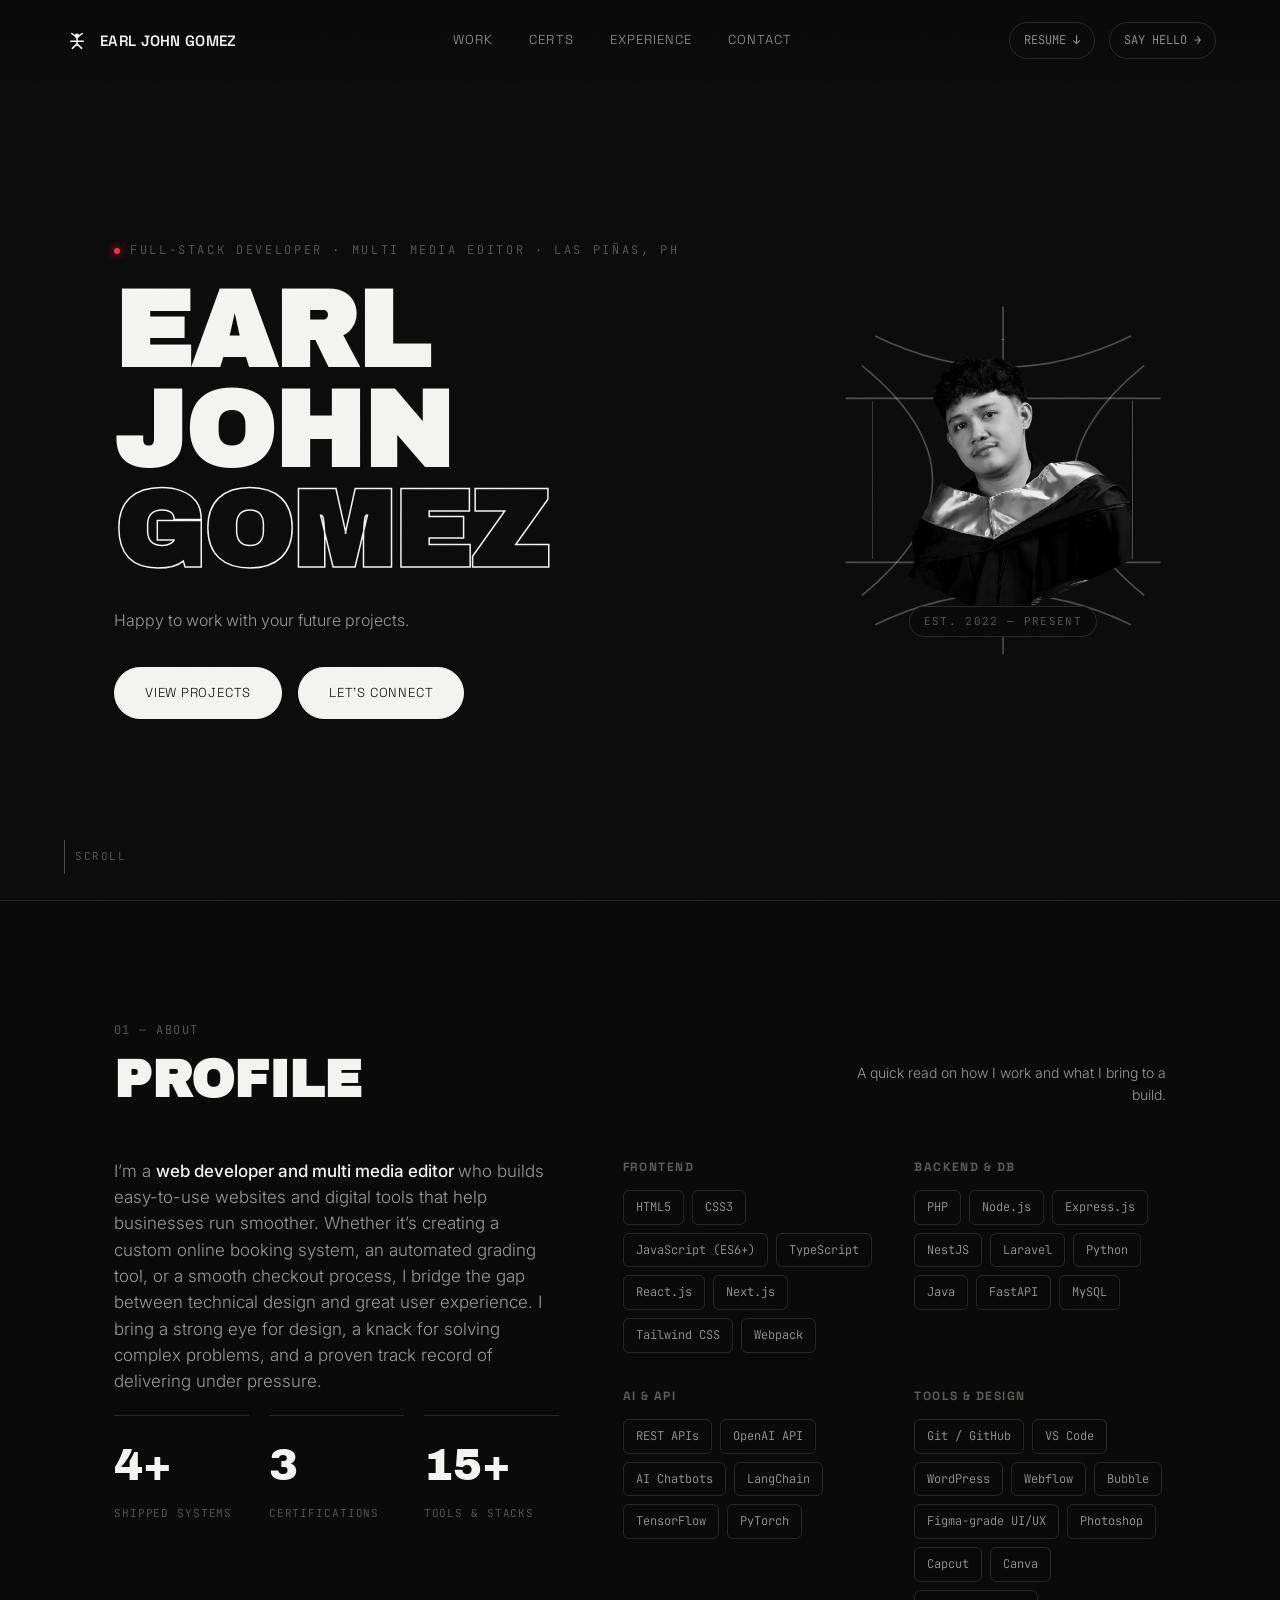
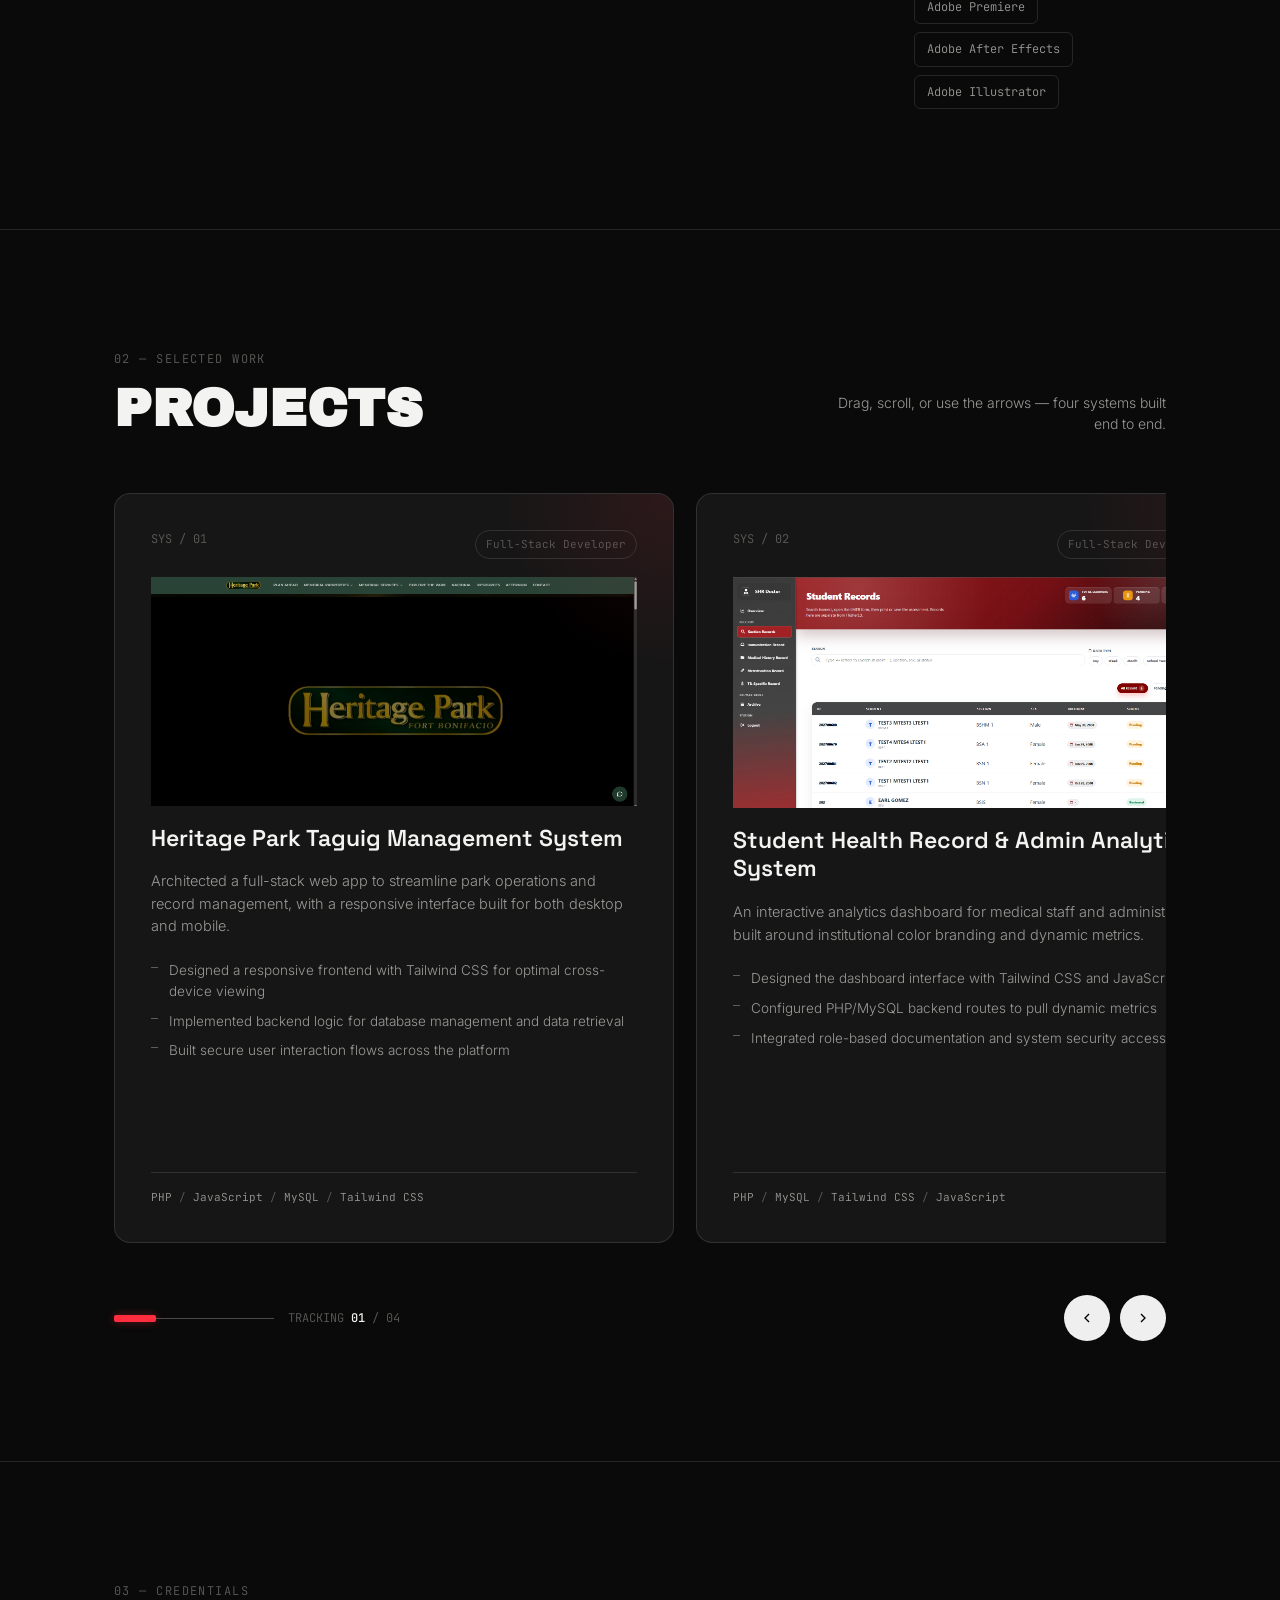
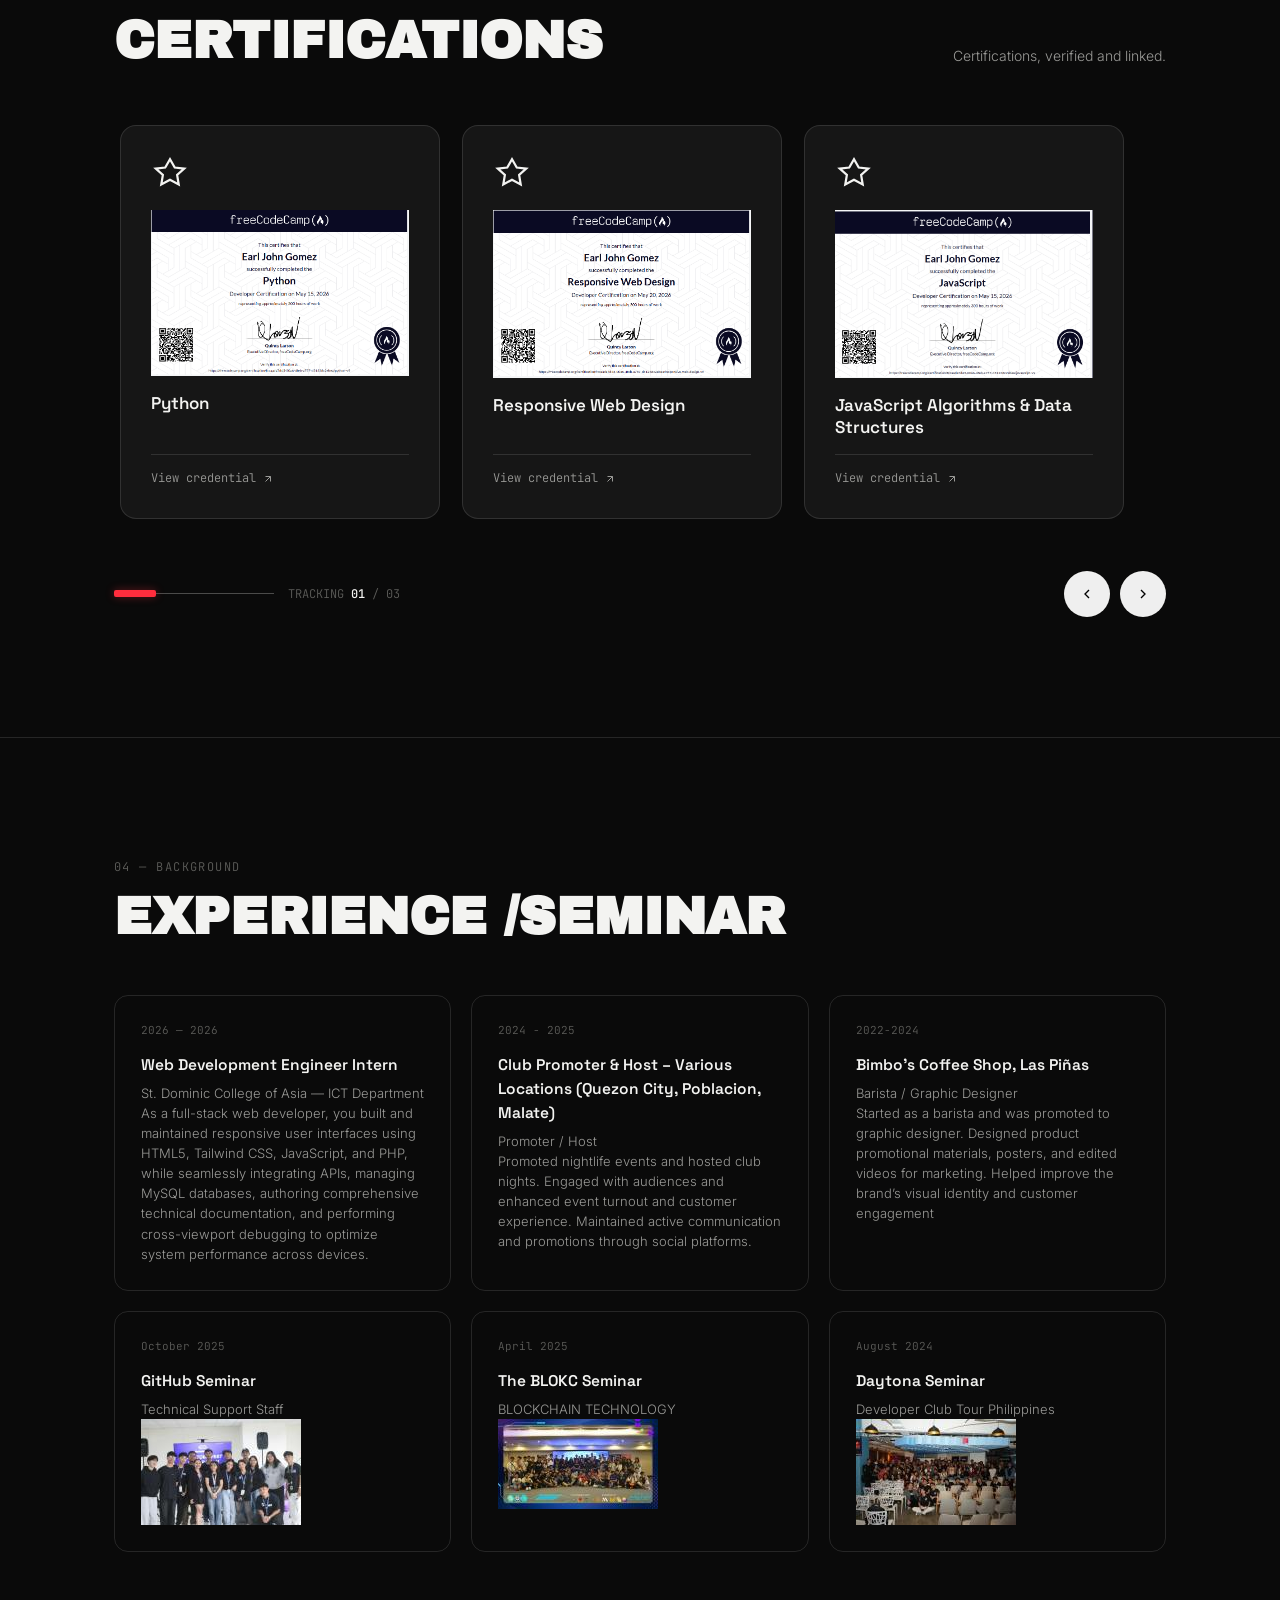
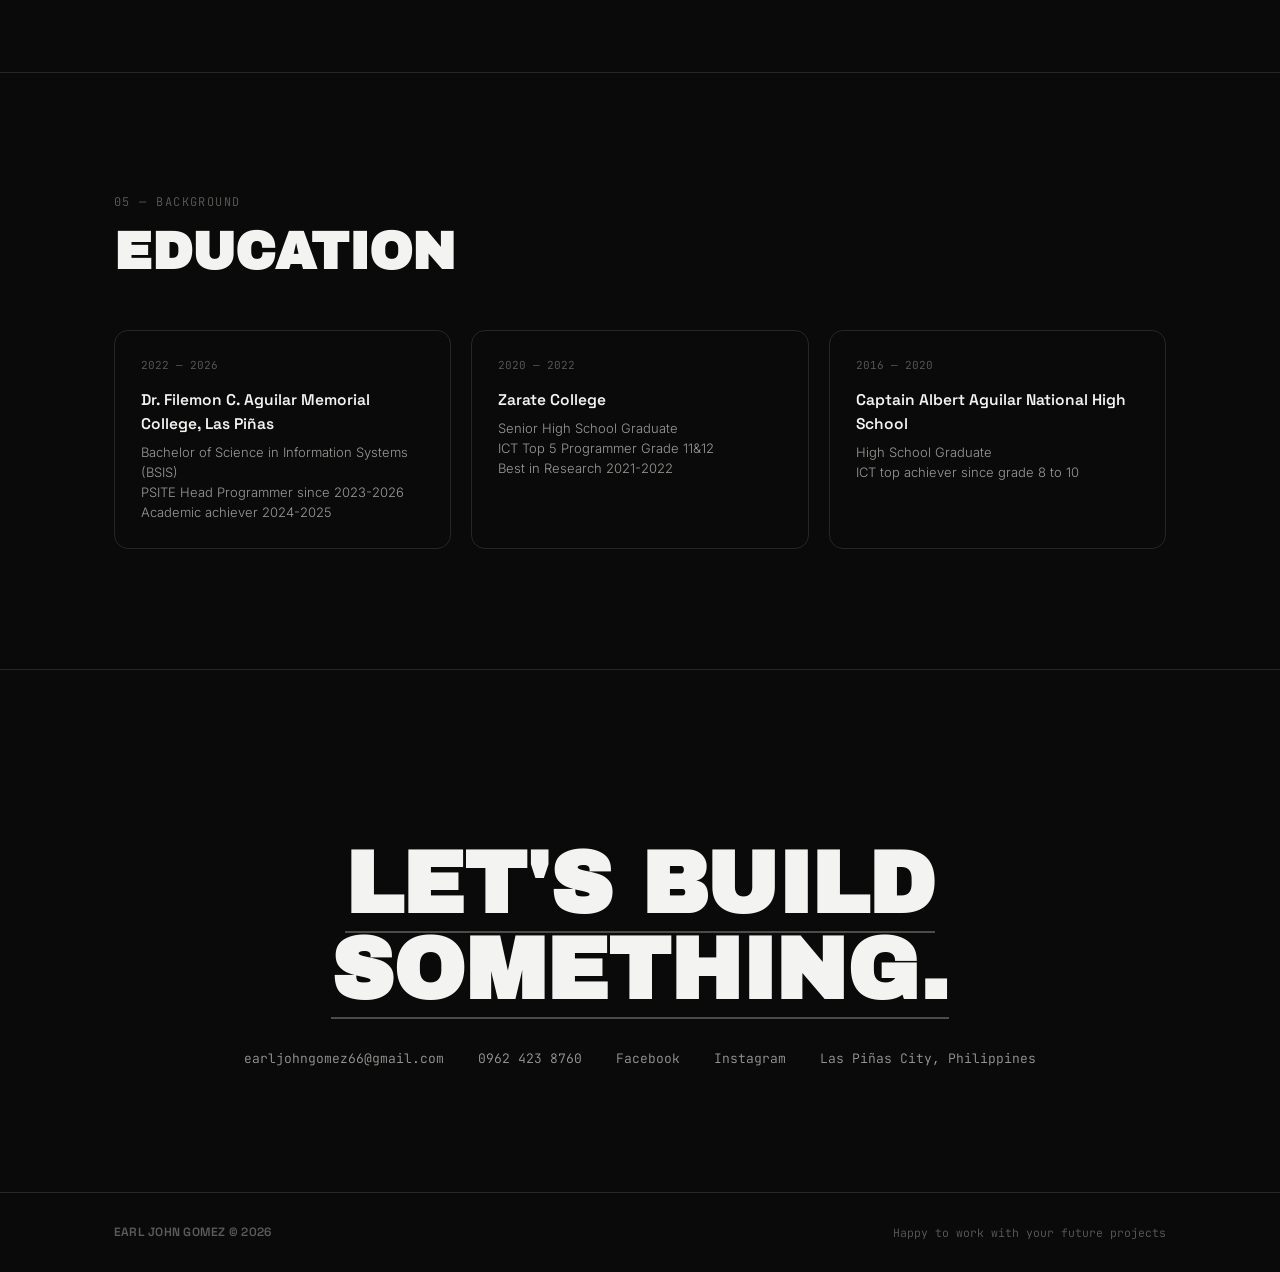
==== commit 8620f4d8: "Refactor code structure for improved readability and maintainability" ====
--- a/index.html
+++ b/index.html
@@ -65,7 +65,7 @@
       </ul>
       <div style="display: flex; align-items: center; gap: 14px">
         <a
-          href="cv.pdf"
+          href="Portfolio\ATS CV EARL.pdf"
           download
           class="nav-cta"
           id="navResume"
@@ -432,7 +432,7 @@
                 src="image/python.png"
                 alt="Python Certification Badge"  
               />
-                            <h4>Python</h4>
+              <h4>Python</h4>
               <a
                 class="cert-link"
                 href="https://freecodecamp.org/certification/fccaada7d45-00a6-4feb-a757-d51238c2ebea/python-v9"
@@ -642,16 +642,21 @@
             <span class="edu-year">2022 — 2026</span>
             <h4>Dr. Filemon C. Aguilar Memorial College, Las Piñas</h4>
             <p>Bachelor of Science in Information Systems (BSIS)</p>
+            <p>PSITE Head Programmer since 2023-2026</p>
+            <p>Academic achiever 2024-2025</p>
           </div>
           <div class="edu-card">
             <span class="edu-year">2020 — 2022</span>
             <h4>Zarate College</h4>
             <p>Senior High School Graduate</p>
+            <p>ICT Top 5  Programmer Grade 11&12 </p>
+            <p>Best in Research 2021-2022</p>
           </div>
           <div class="edu-card">
             <span class="edu-year">2016 — 2020</span>
             <h4>Captain Albert Aguilar National High School</h4>
             <p>High School Graduate</p>
+            <p>ICT top achiever since grade 8 to 10</p>
           </div>
         </div>
       </div>
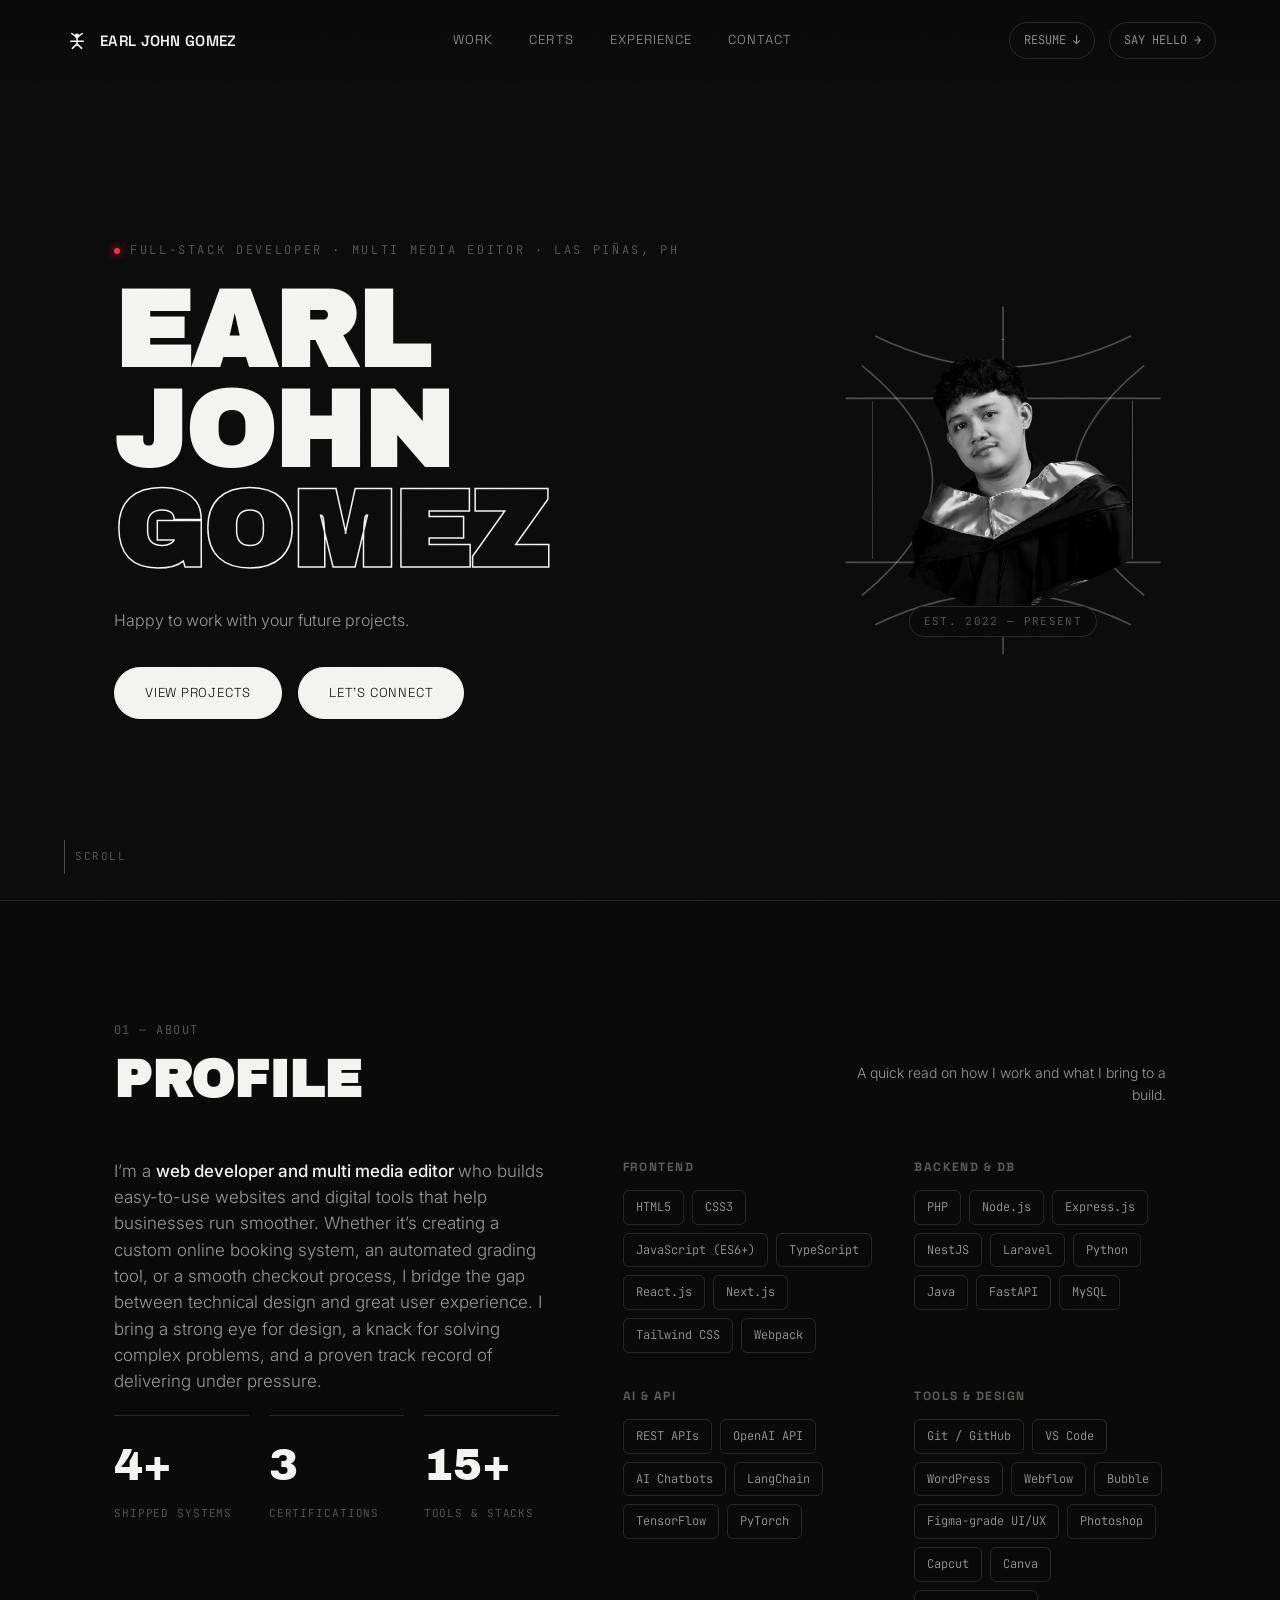
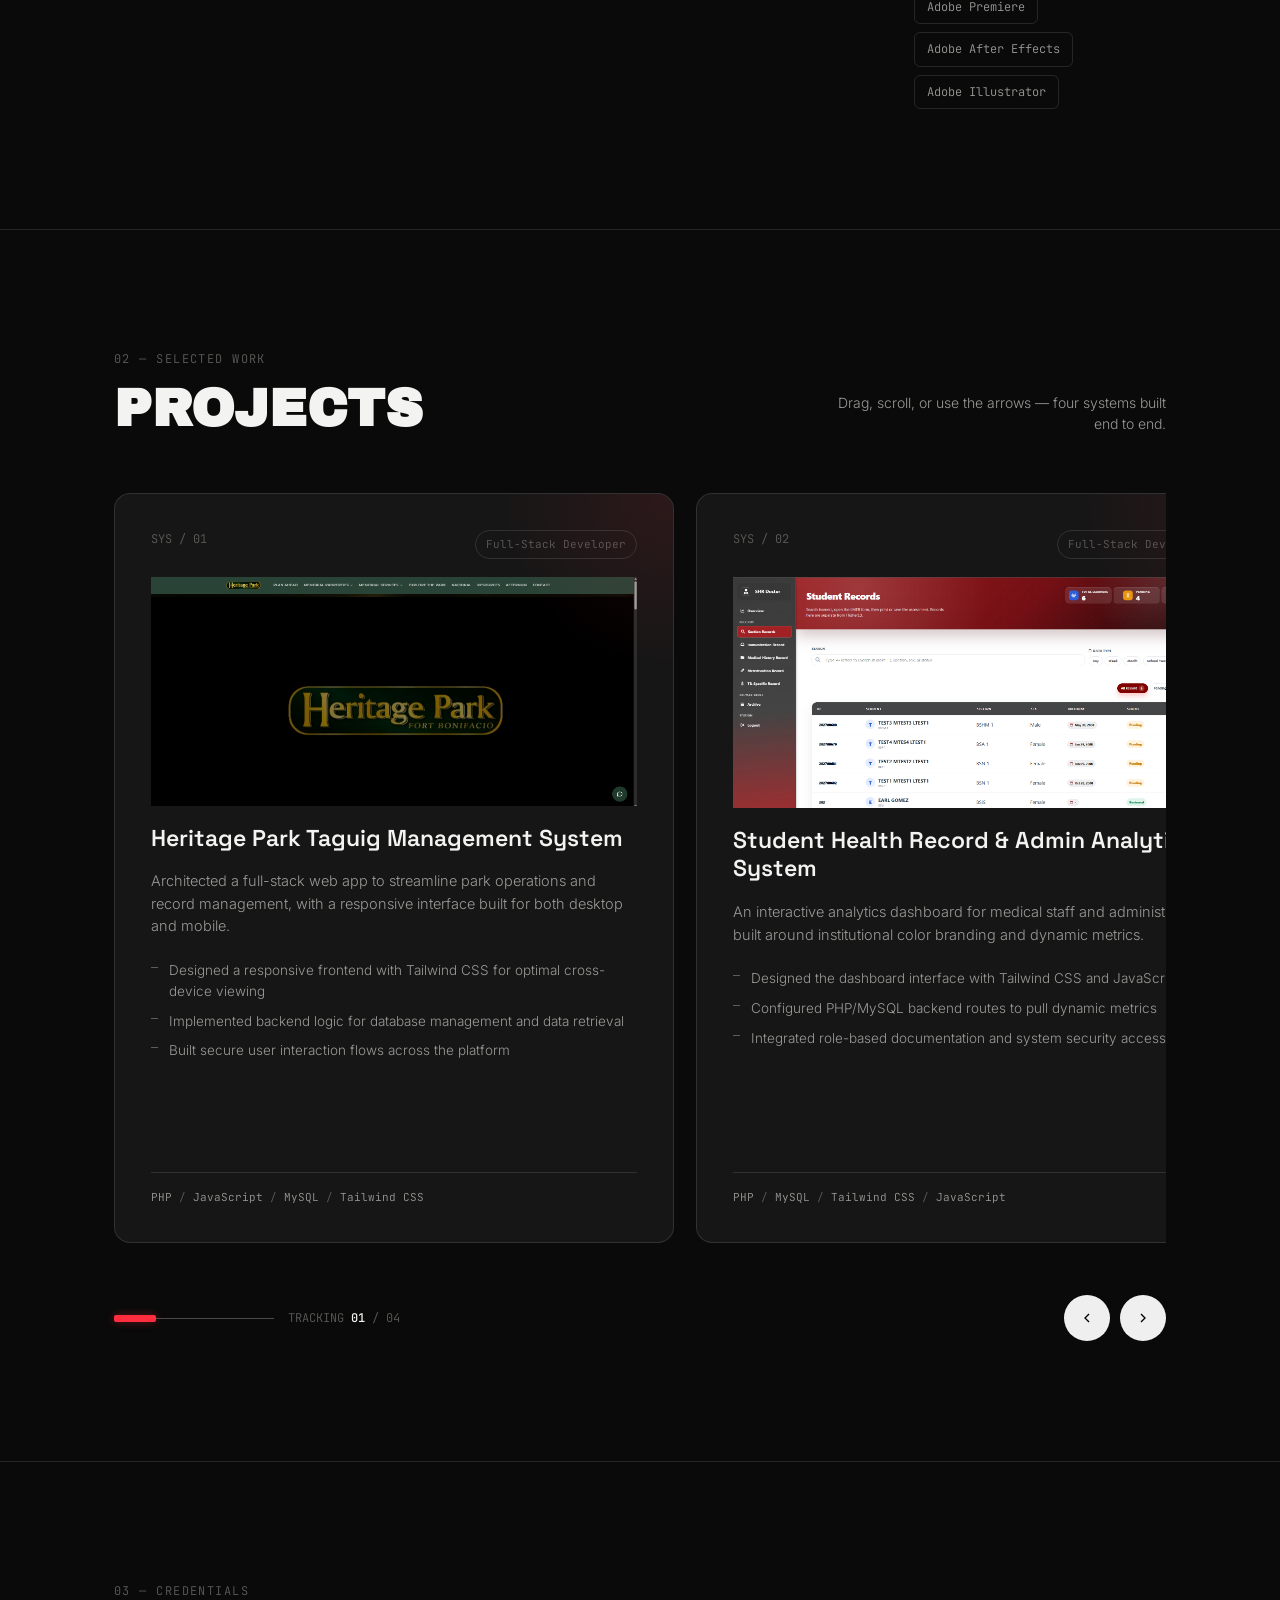
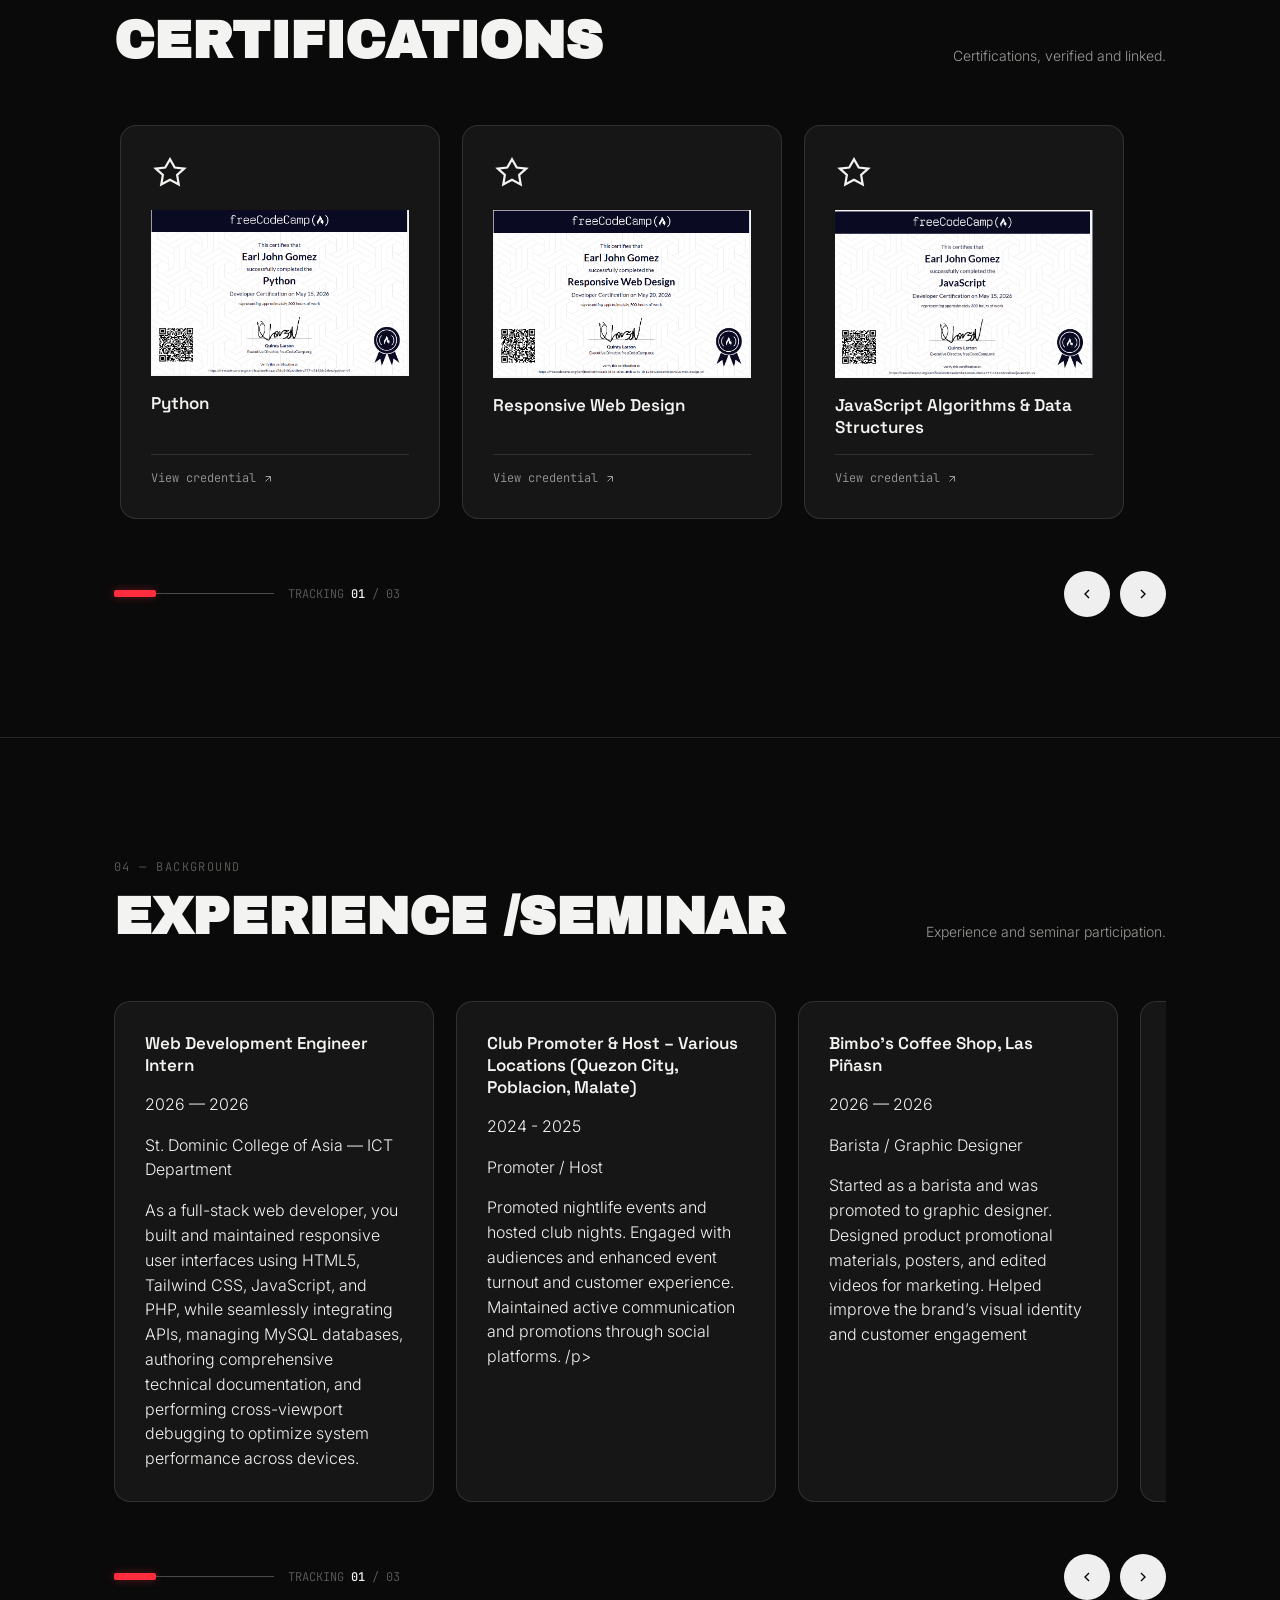
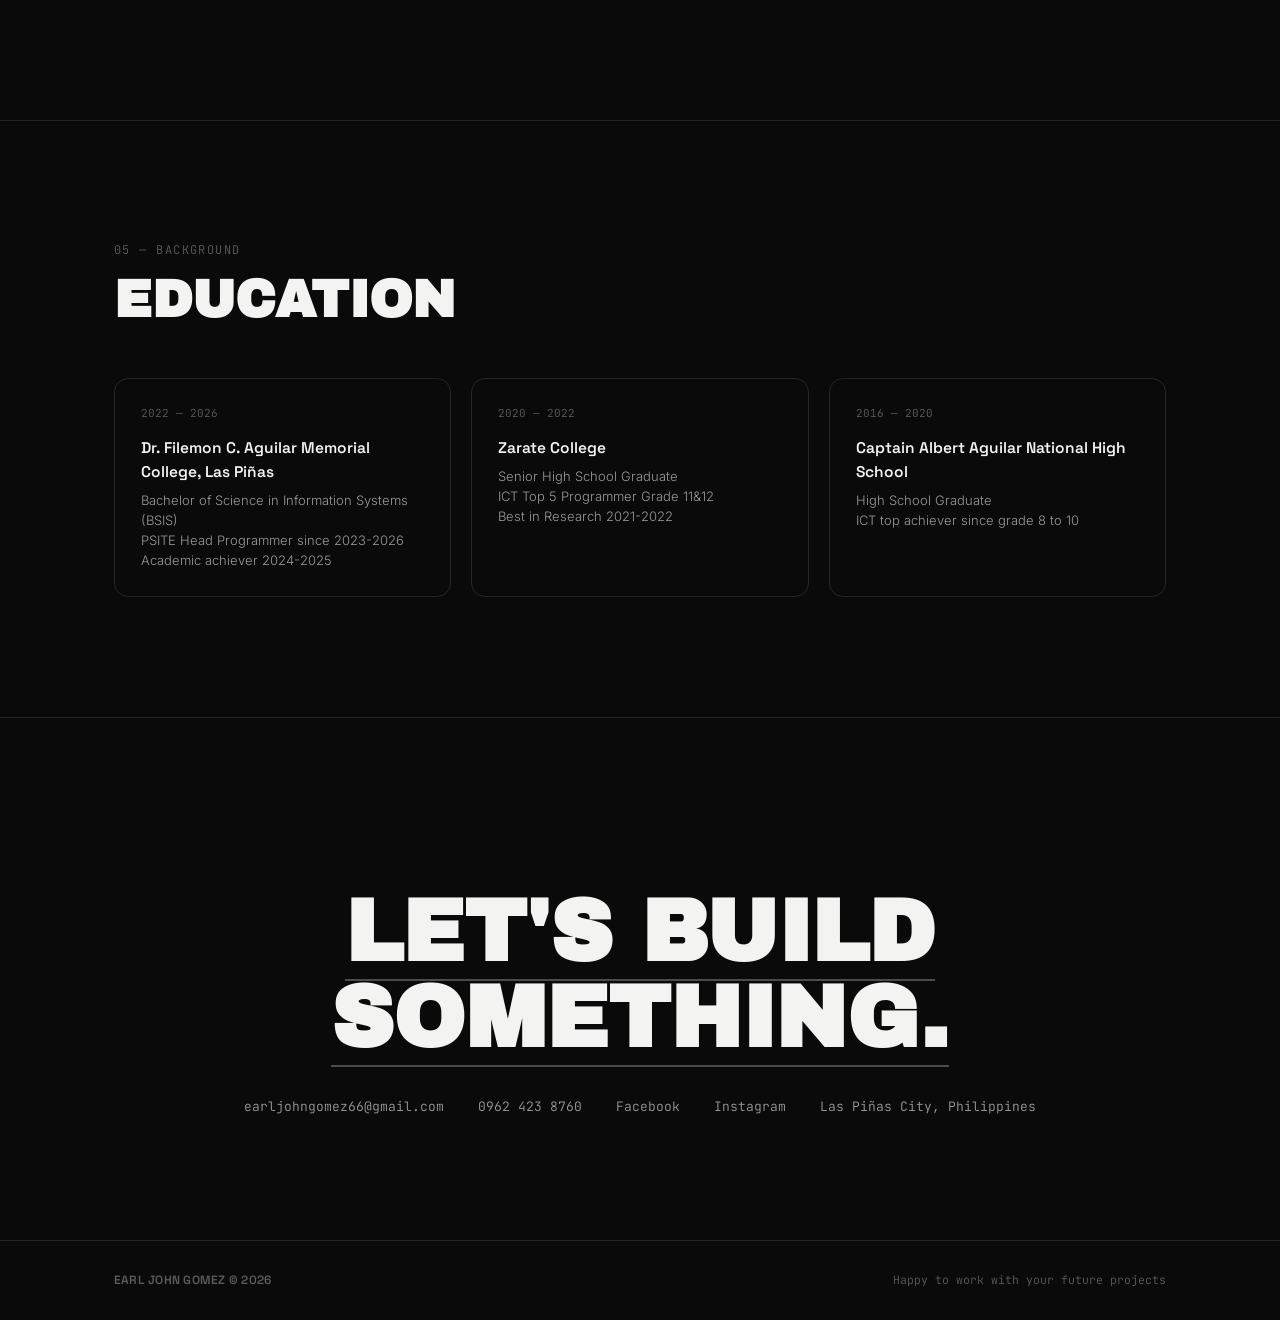
==== commit 0aedb3f5: "Refactor experience section to use carousel layout and enhance content presentation" ====
--- a/index.html
+++ b/index.html
@@ -551,80 +551,117 @@
       </div>
     </section>
 
- <section class="pad hairline" id="experience">
+        <section class="pad hairline" id="experience">
       <div class="wrap">
         <div class="sec-head" data-reveal>
           <div>
             <span class="sec-num">04 — BACKGROUND</span>
             <h2 class="sec-title">Experience /Seminar </h2>
           </div>
-        </div>
-        <div class="edu-grid" data-reveal>
-
-                    <div class="edu-card">
-            <span class="edu-year">2026 — 2026</span>
-            <h4>Web Development Engineer Intern</h4>
-            <p>St. Dominic College of Asia — ICT Department</p>
-            <p>As a full-stack web developer, you built and maintained responsive user interfaces using HTML5, Tailwind CSS, JavaScript, and PHP, while seamlessly integrating APIs, managing MySQL databases, authoring comprehensive technical documentation, and performing cross-viewport debugging to optimize system performance across devices.</p>
-          </div>
-
-                    <div class="edu-card">
-            <span class="edu-year">2024 - 2025</span>
-            <h4>Club Promoter & Host – Various Locations (Quezon City, Poblacion, Malate) </h4>
-            <p>Promoter / Host </p>
-            <p>
-Promoted nightlife events and hosted club nights. 
+          <p class="sec-desc">
+             Experience and seminar participation.
+          </p>
+        </div>
+
+        <div class="carousel-shell" data-reveal>
+          <div class="carousel-track" id="certTrack">
+            <article class="cert-card">
+              <h4>Web Development Engineer Intern</h4>
+              <p>2026 — 2026</p>
+              <p>St. Dominic College of Asia — ICT Department</p>
+              <p>As a full-stack web developer, you built and maintained responsive user interfaces using HTML5, Tailwind CSS, JavaScript, and PHP, while seamlessly integrating APIs, managing MySQL databases, authoring comprehensive technical documentation, and performing cross-viewport debugging to optimize system performance across devices.</p>
+            </article>
+
+            <article class="cert-card">
+              <h4>Club Promoter & Host – Various Locations (Quezon City, Poblacion, Malate) </h4>
+              <p>2024 - 2025</p>
+              <p>Promoter / Host </p>
+              <p>Promoted nightlife events and hosted club nights. 
 Engaged with audiences and enhanced event turnout and customer experience. 
-Maintained active communication and promotions through social platforms. 
-</p>
-          </div>
-
-          <div class="edu-card">
-            <span class="edu-year">2022-2024</span>
-            <h4>Bimbo’s Coffee Shop, Las Piñas</h4>
-            <p>Barista / Graphic Designer </p>
-            <p>Started as a barista and was promoted to graphic designer. 
+Maintained active communication and promotions through social platforms. /p>
+            </article>
+
+             <article class="cert-card">
+              <h4>Bimbo’s Coffee Shop, Las Piñasn</h4>
+              <p>2026 — 2026</p>
+              <p>Barista / Graphic Designer </p>
+              <p>Started as a barista and was promoted to graphic designer. 
 Designed product promotional materials, posters, and edited videos for marketing. 
-Helped improve the brand’s visual identity and customer engagement
-</p>
-          </div>
-
-
-
-                    <div class="edu-card">
-            <span class="edu-year">October 2025</span>
-            <h4>GitHub Seminar </h4>
-            <p>Technical Support Staff </p>
-            <img
-              class="cert-img"
-              src="image/github.jpg"
-              alt="GitHub Seminar Badge"
-            />
-          </div>
-
-                              <div class="edu-card">
-            <span class="edu-year">April 2025</span>
-            <h4>The BLOKC Seminar </h4>
-            <p>BLOCKCHAIN TECHNOLOGY </p>
-            <img
-              class="cert-img"
-              src="image/block.jpg"
-              alt="The BLOKC Seminar Badge"
-            />
-          </div>
-
-                              <div class="edu-card">
-            <span class="edu-year">August 2024</span>
-            <h4>Daytona Seminar </h4>
-            <p>Developer Club Tour Philippines </p>
-            <img
-              class="cert-img"
-              src="image/daytona.jpg"
-              alt="Daytona Seminar Badge"
-            />
-          </div>
-
-
+Helped improve the brand’s visual identity and customer engagement</p>
+            </article>
+
+            <article class="cert-card">
+                <img
+                class="cert-img"
+                src="image/block.jpg"
+                alt="The BLOKC Seminar Badge"
+              />
+              <h4>The BLOKC Seminar </h4>
+              <p>April 2025</p>
+              <p>BLOCKCHAIN TECHNOLOGY </p>
+            </article>
+
+                        <article class="cert-card">
+                <img
+                class="cert-img"
+                src="image/daytona.jpg"
+                alt="Daytona Seminar Badge"
+              />
+              <h4>Daytona Seminar </h4>
+              <p>August 2024</p>
+              <p>Technical Support Staff </p>
+            </article>
+
+                        <article class="cert-card">
+                <img
+                class="cert-img"
+                src="image/github.jpg"
+                alt="GitHub Seminar Badge"
+              />
+              <h4>GitHub Seminar</h4>
+              <p>October 2025</p>
+              <p>Technical Support Staff </p>
+            </article>
+
+          </div>
+          <div class="carousel-controls">
+            <div class="car-track-index">
+              <div class="track-bar"><em id="certFill"></em></div>
+              <span class="track-label"
+                >TRACKING <b id="certCount">01</b> / 03</span
+              >
+            </div>
+            <div class="car-arrows">
+              <button
+                class="car-arrow"
+                id="certPrev"
+                aria-label="Previous certificate"
+              >
+                <svg
+                  viewBox="0 0 24 24"
+                  fill="none"
+                  stroke="currentColor"
+                  stroke-width="2"
+                >
+                  <path d="M15 18l-6-6 6-6" />
+                </svg>
+              </button>
+              <button
+                class="car-arrow"
+                id="certNext"
+                aria-label="Next certificate"
+              >
+                <svg
+                  viewBox="0 0 24 24"
+                  fill="none"
+                  stroke="currentColor"
+                  stroke-width="2"
+                >
+                  <path d="M9 18l6-6-6-6" />
+                </svg>
+              </button>
+            </div>
+          </div>
         </div>
       </div>
     </section>
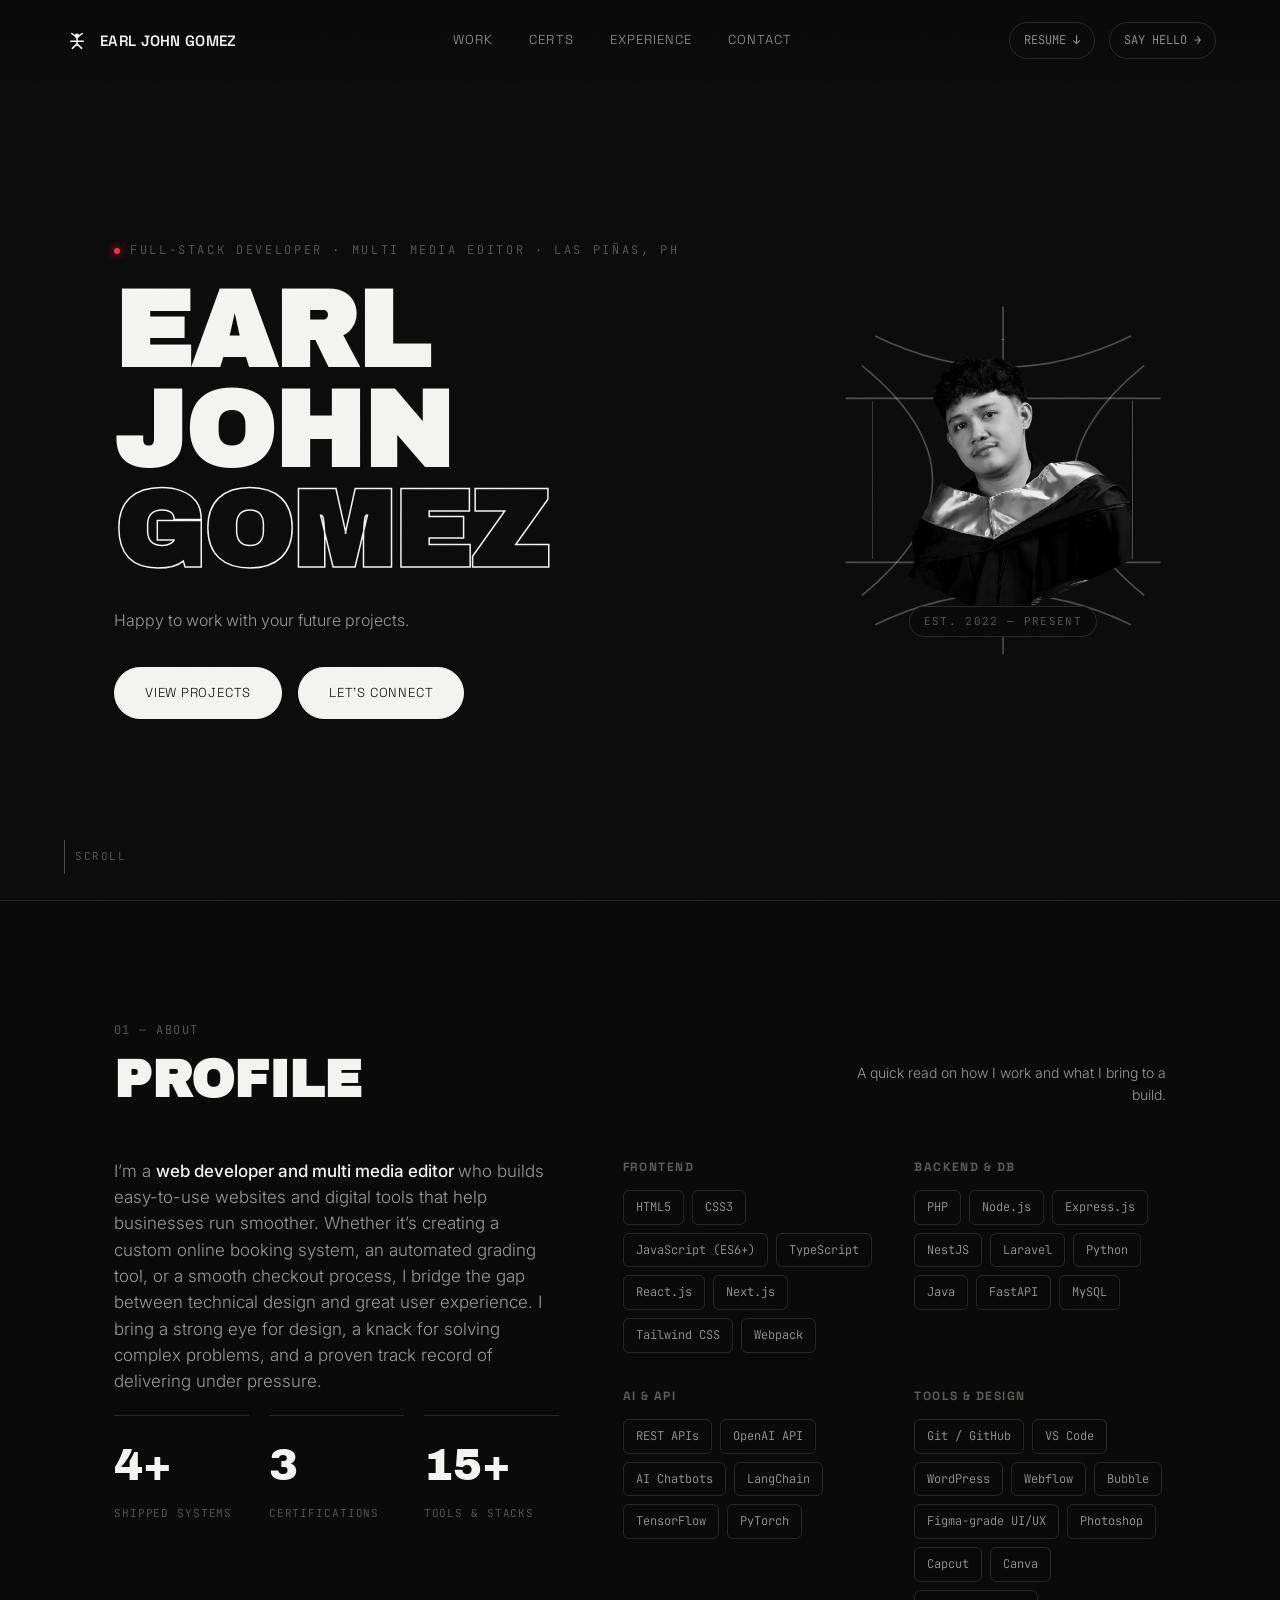
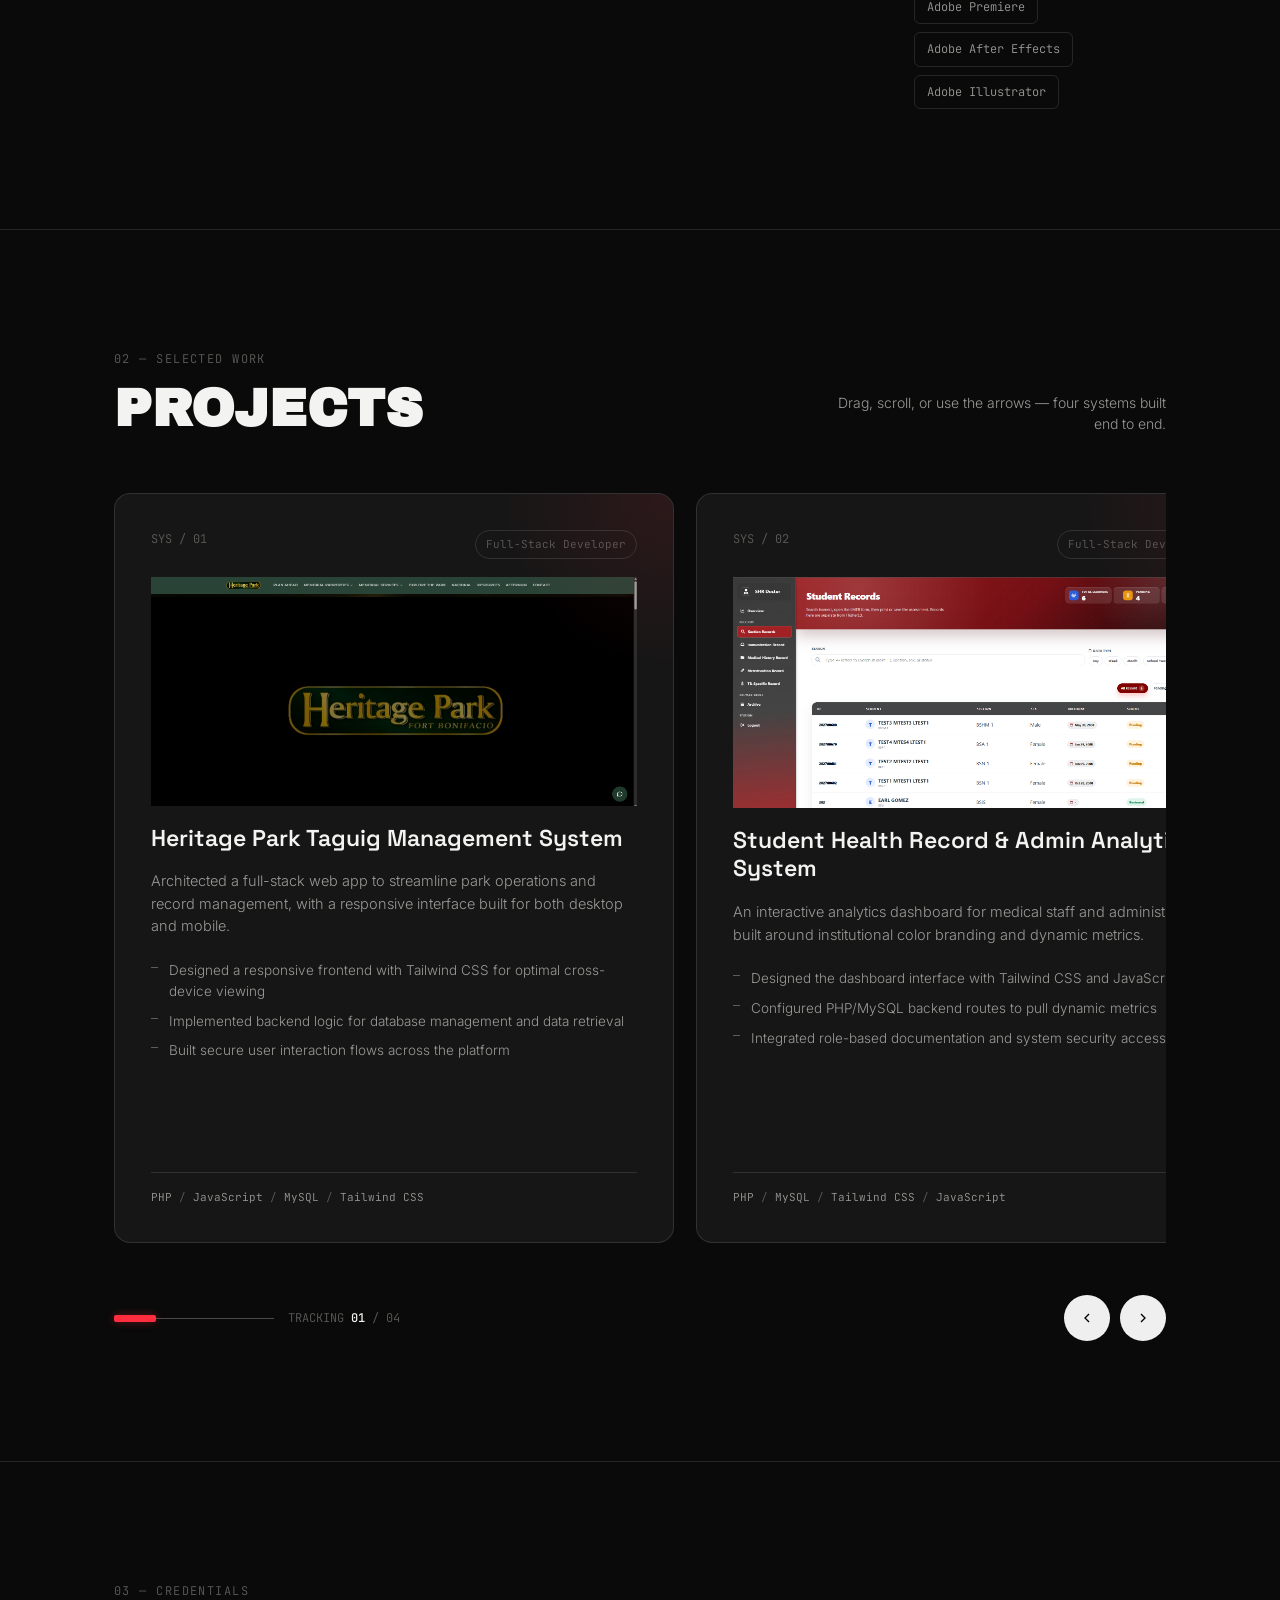
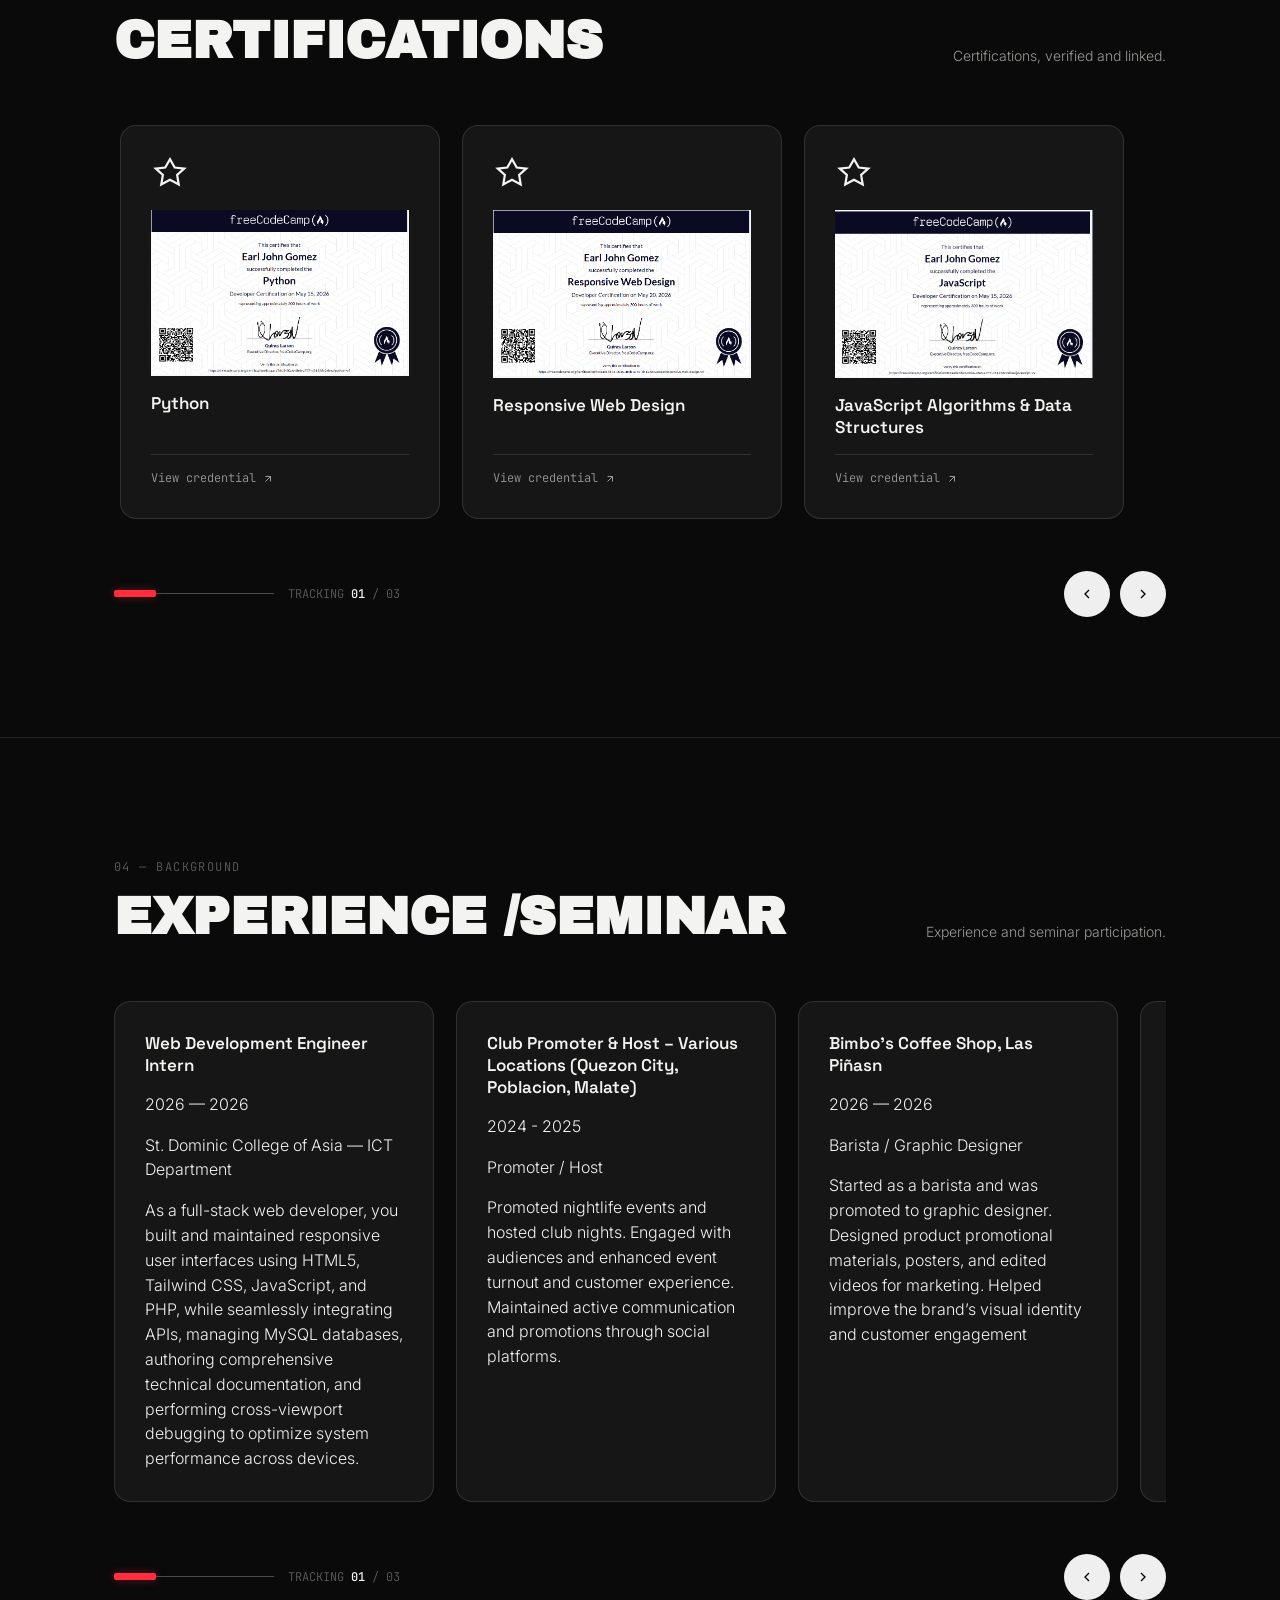
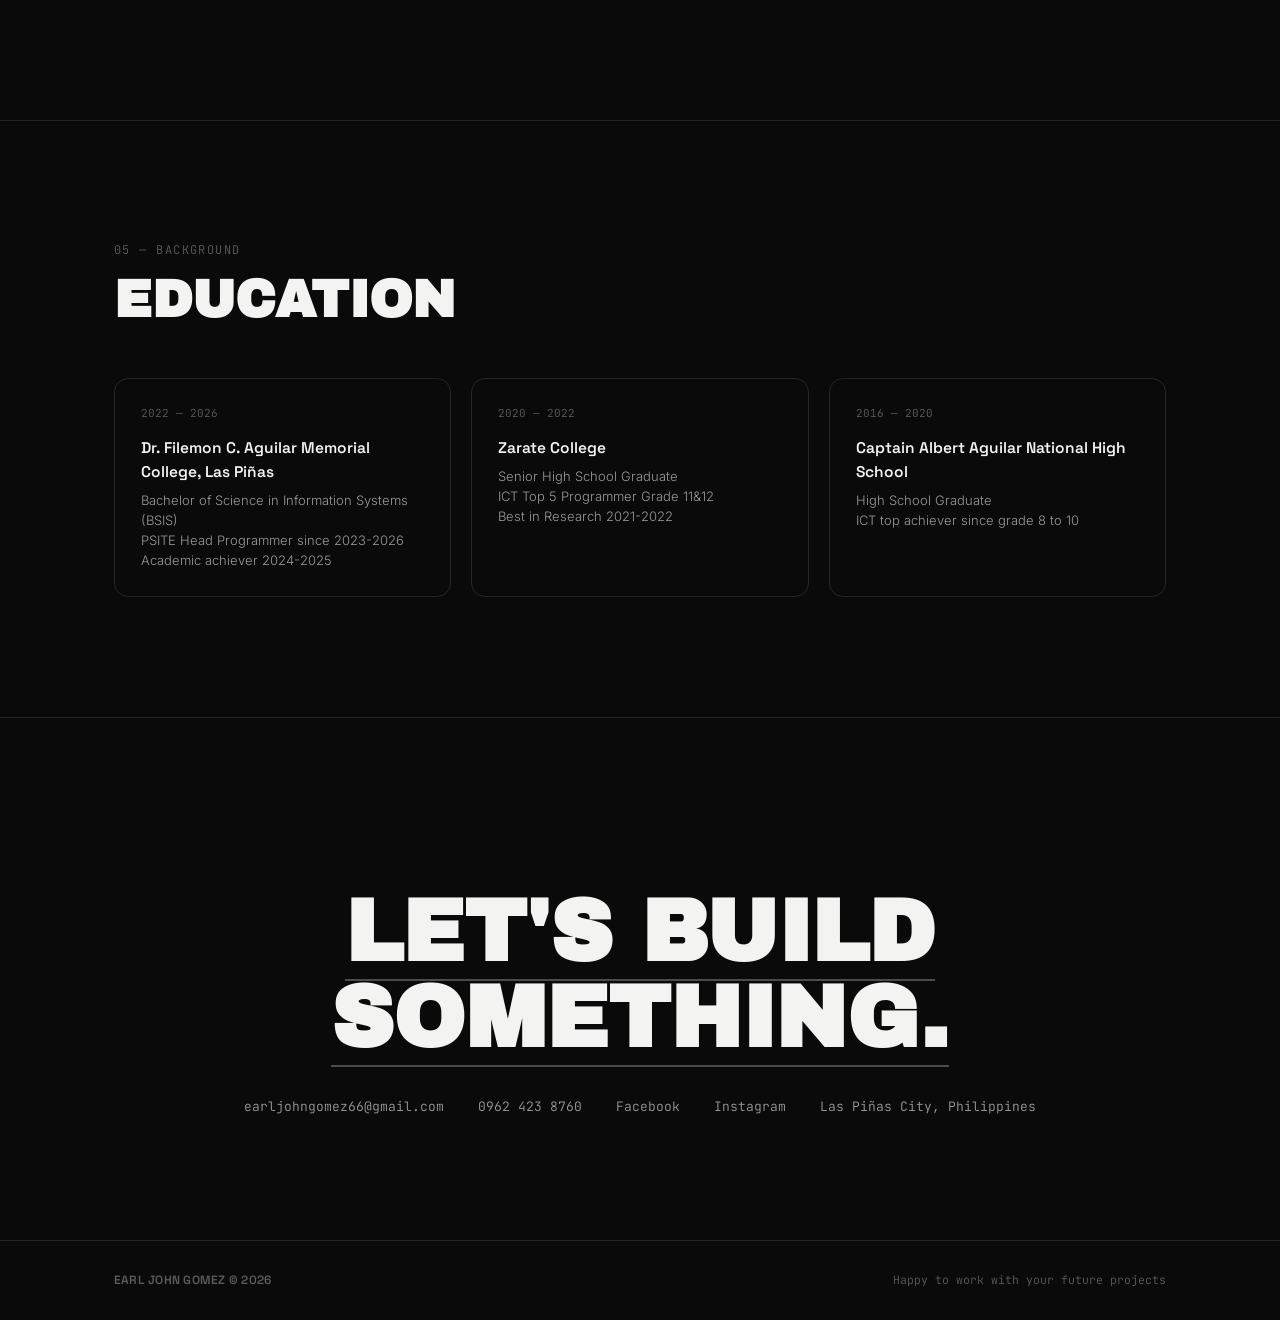
==== commit 556cb029: "Fix closing tag for paragraph in event promotion section" ====
--- a/index.html
+++ b/index.html
@@ -578,7 +578,7 @@
               <p>Promoter / Host </p>
               <p>Promoted nightlife events and hosted club nights. 
 Engaged with audiences and enhanced event turnout and customer experience. 
-Maintained active communication and promotions through social platforms. /p>
+Maintained active communication and promotions through social platforms. </p>
             </article>
 
              <article class="cert-card">
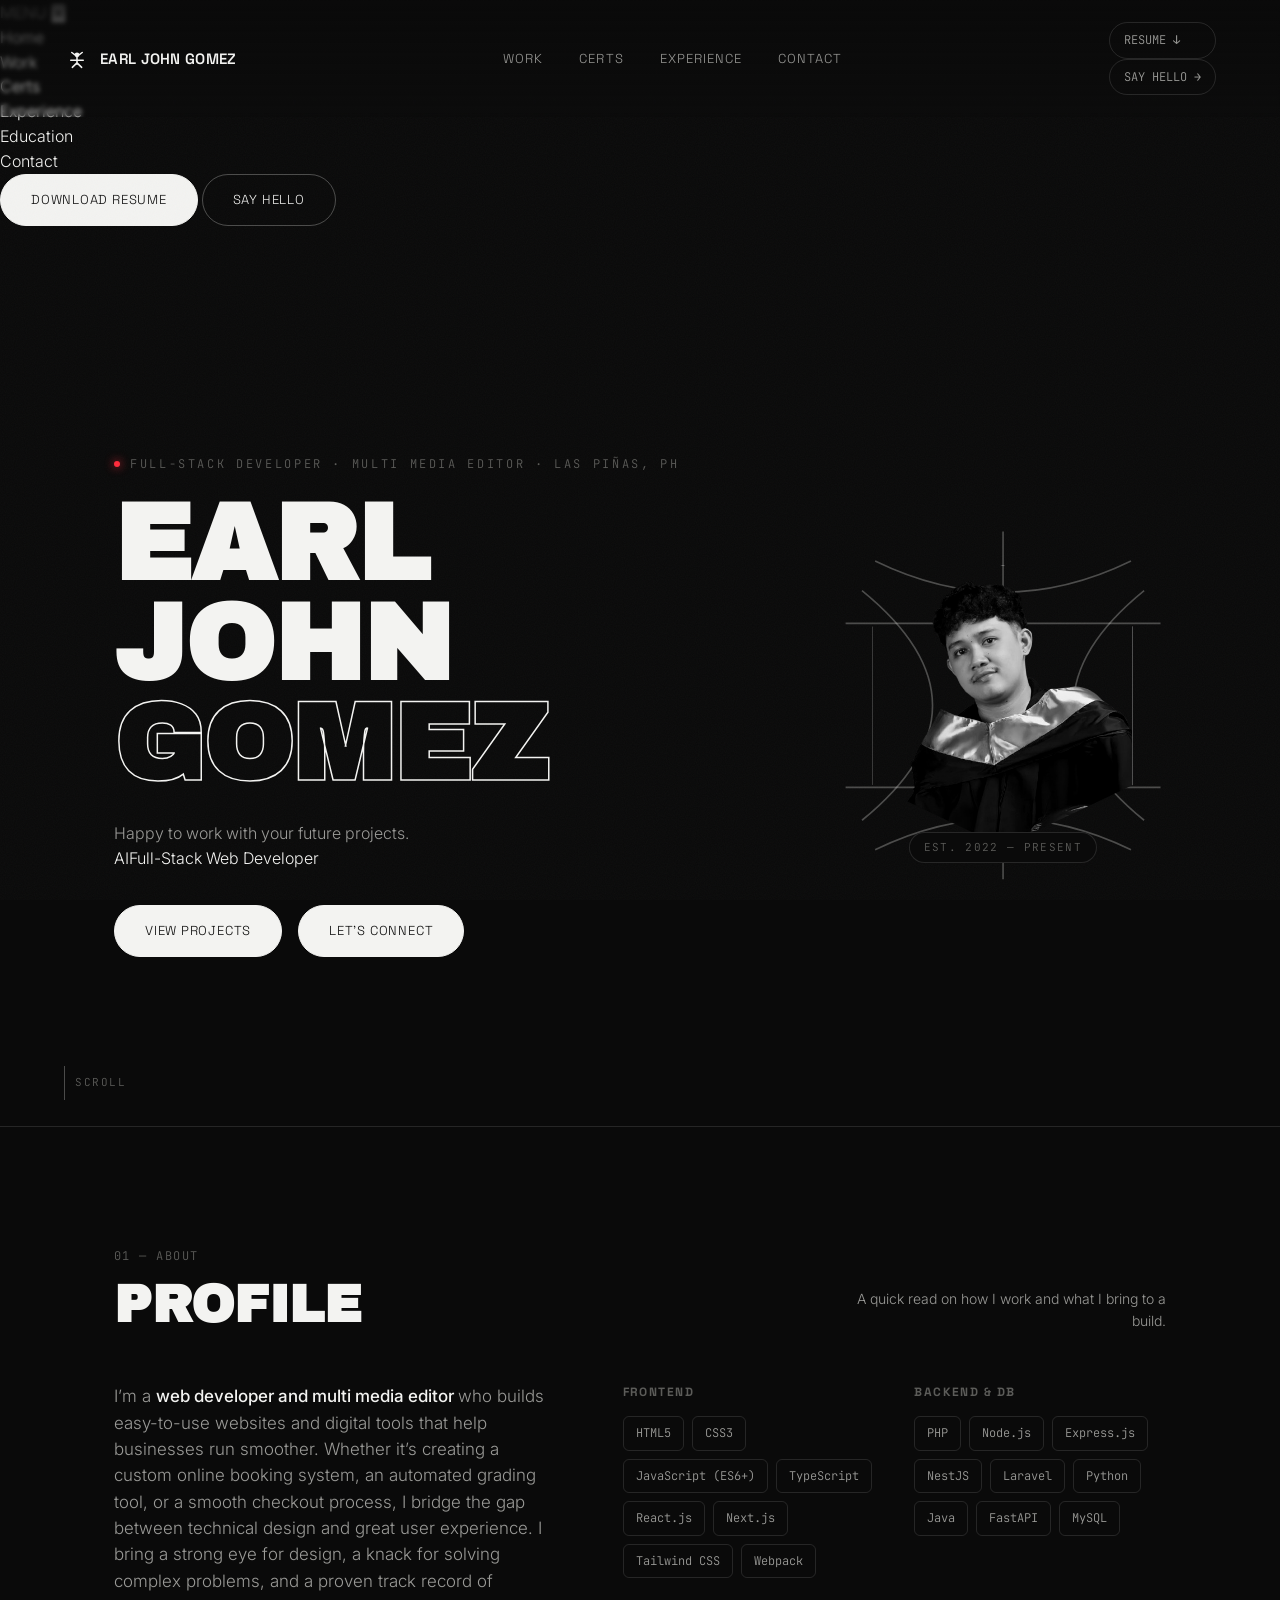
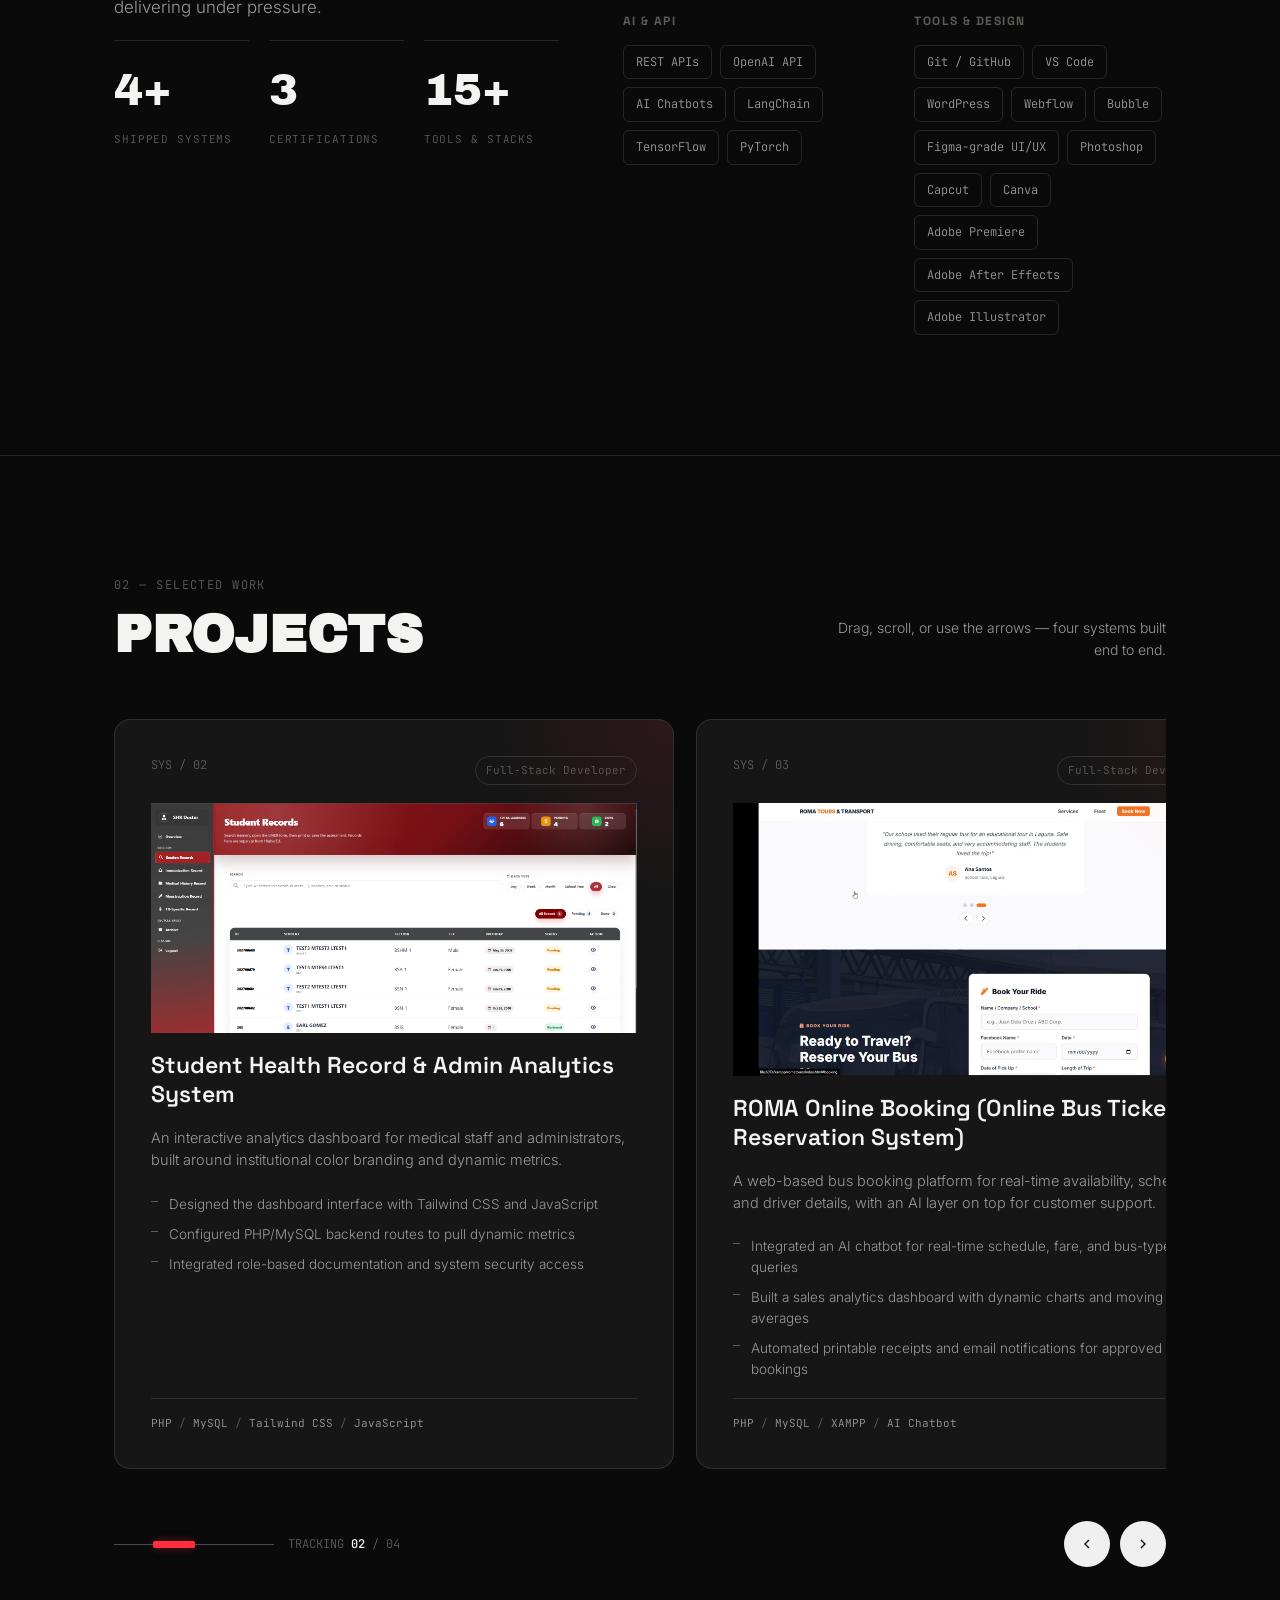
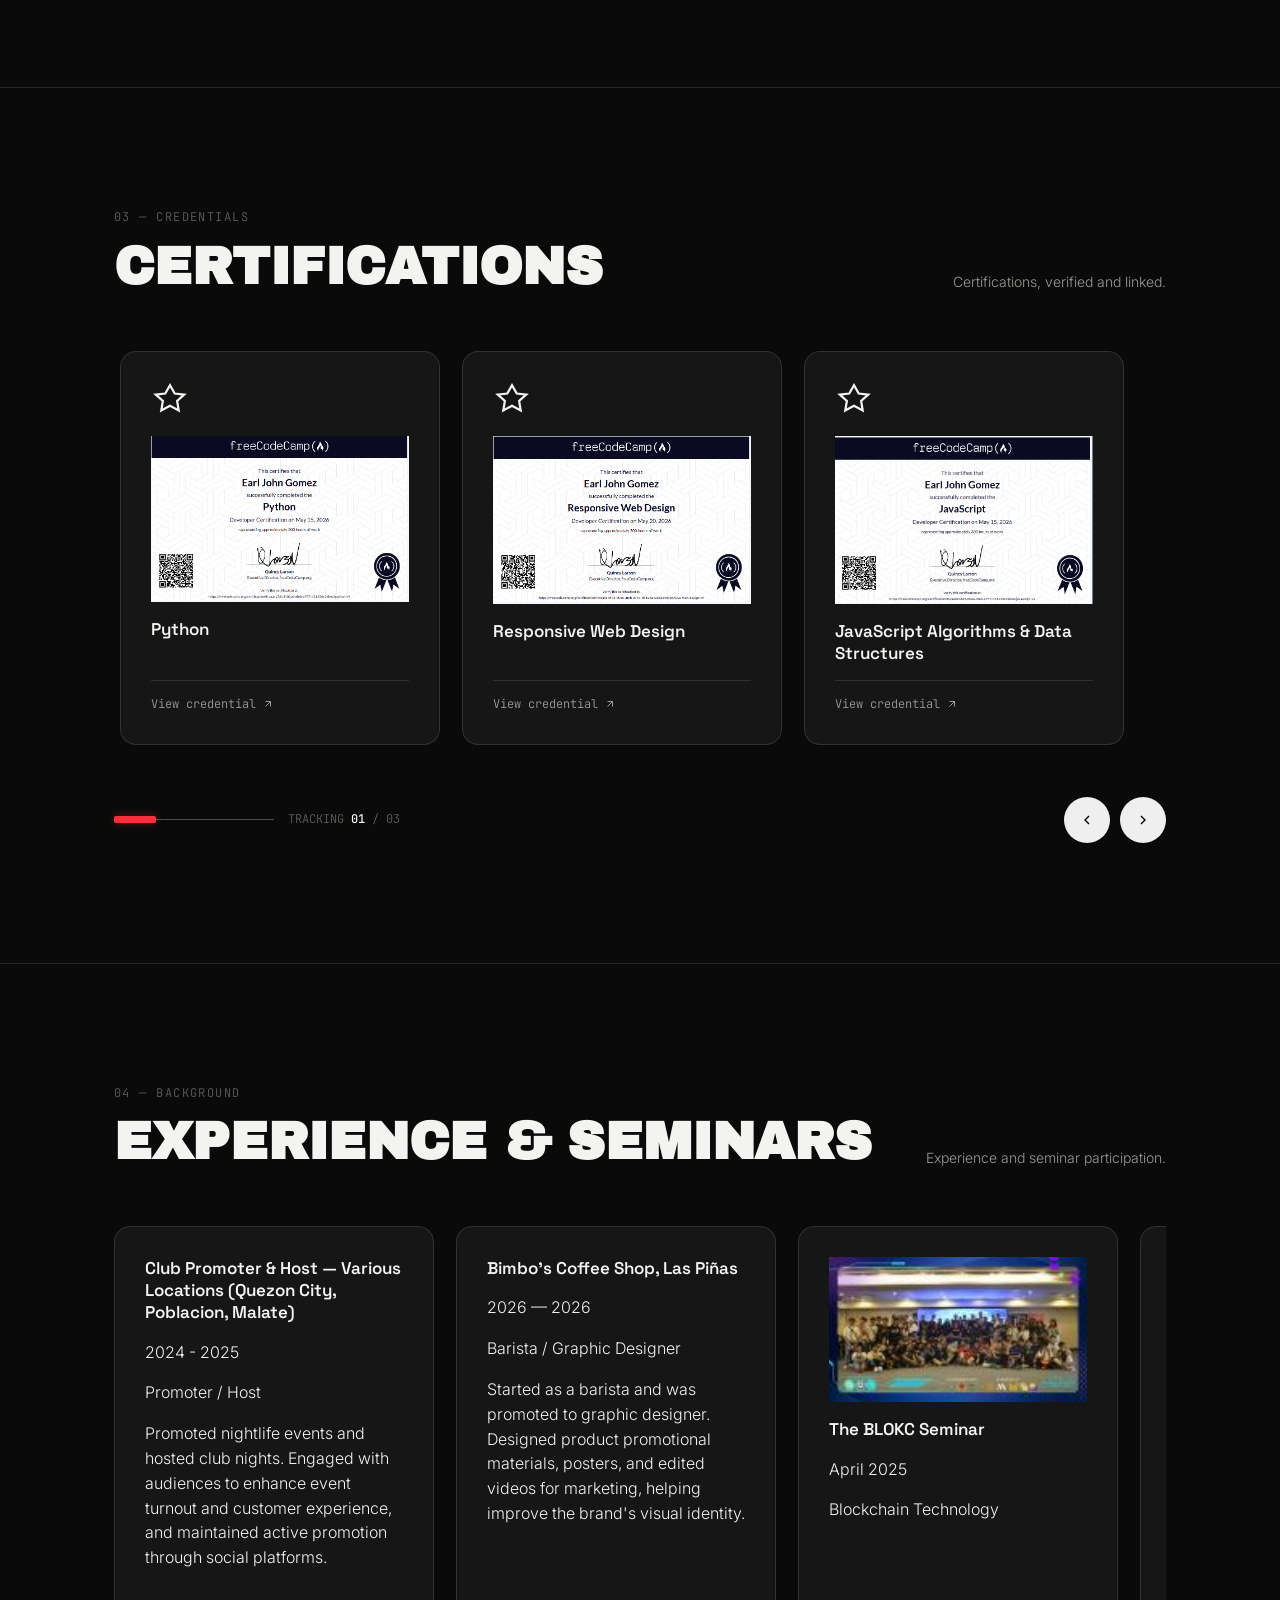
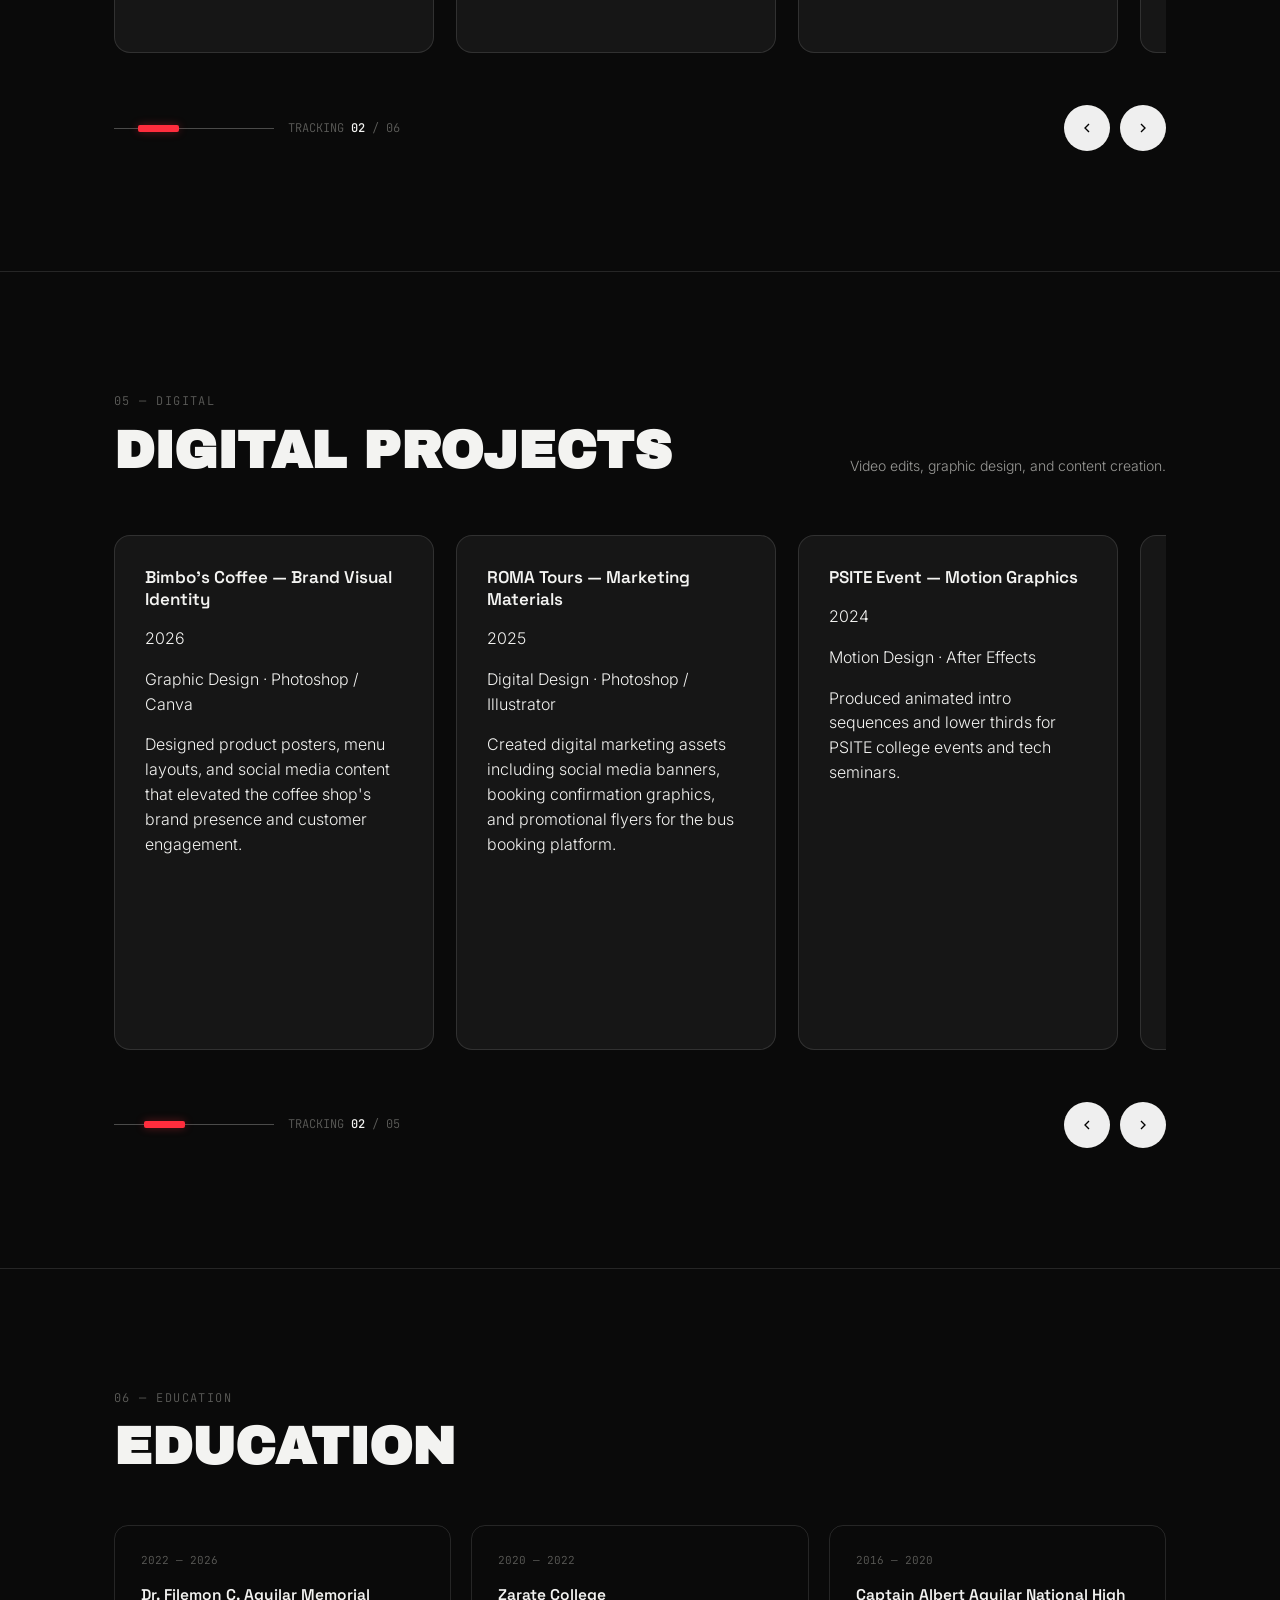
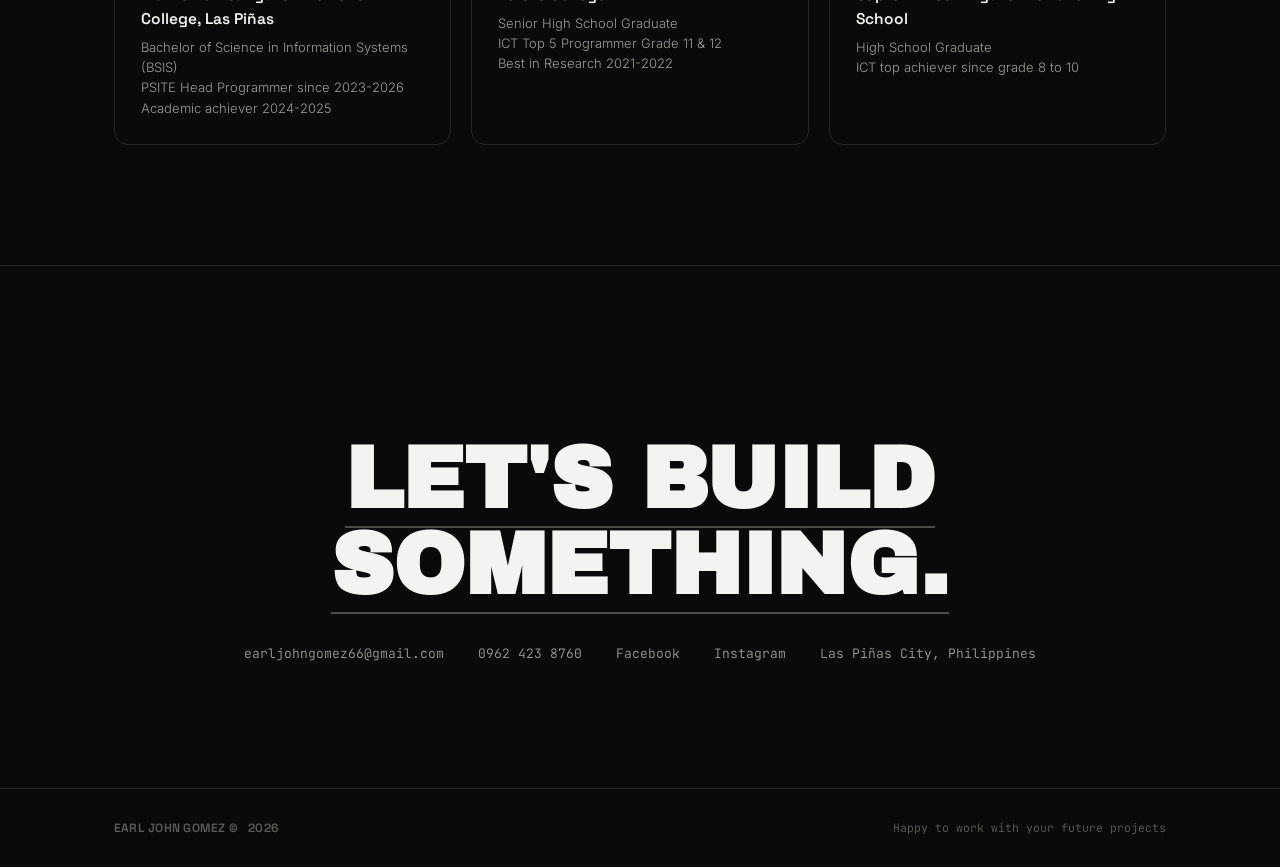
==== commit 04f14a87: "feat: add Digital Projects slideshow section - New section 05 — DIGITAL with auto-scrolling carousel" ====
--- a/index.html
+++ b/index.html
@@ -37,9 +37,6 @@
       href="data:image/svg+xml,%3Csvg xmlns='http://www.w3.org/2000/svg' viewBox='0 0 100 100'%3E%3Crect width='100' height='100' fill='%230a0a0a'/%3E%3Cg stroke='%23f3f3f1' stroke-width='6' fill='none' stroke-linecap='round'%3E%3Cpath d='M50 30 L50 70 M50 40 L30 25 M50 40 L70 25 M50 55 L26 55 M50 55 L74 55 M50 65 L32 82 M50 65 L68 82'/%3E%3Ccircle cx='50' cy='34' r='9' fill='%23f3f3f1' stroke='none'/%3E%3C/g%3E%3C/svg%3E"
     />
     <link rel="stylesheet" href="styles.css" />
-  </head>
-  <body>
- 
   </head>
   <body>
     <canvas id="thread-canvas"></canvas>
@@ -63,19 +60,59 @@
         <li><a href="#experience">Experience</a></li>
         <li><a href="#contact">Contact</a></li>
       </ul>
-      <div style="display: flex; align-items: center; gap: 14px">
+      <div class="nav-right">
         <a
-          href="Portfolio\ATS CV EARL.pdf"
+          href="ATS CV EARL.pdf"
           download
           class="nav-cta"
           id="navResume"
           >RESUME ↓</a
         >
-        <a href="mailto:earljohngomez66@gmail.com" class="nav-cta"
+        <a href="mailto:earljohngomez66@gmail.com" class="nav-cta nav-hello"
           >SAY HELLO →</a
         >
+        <button
+          class="nav-toggle"
+          id="navToggle"
+          aria-label="Toggle menu"
+          aria-expanded="false"
+          aria-controls="navDrawer"
+        >
+          <span></span><span></span><span></span>
+        </button>
       </div>
     </nav>
+
+    <div class="nav-overlay" id="navOverlay"></div>
+    <aside class="nav-drawer" id="navDrawer" aria-hidden="true">
+      <div class="drawer-head">
+        <span class="drawer-label">MENU</span>
+        <button class="drawer-close" id="drawerClose" aria-label="Close menu">
+          ✕
+        </button>
+      </div>
+      <ul class="drawer-links">
+        <li><a href="#top">Home</a></li>
+        <li><a href="#work">Work</a></li>
+        <li><a href="#certs">Certs</a></li>
+        <li><a href="#experience">Experience</a></li>
+        <li><a href="#education">Education</a></li>
+        <li><a href="#contact">Contact</a></li>
+      </ul>
+      <div class="drawer-foot">
+        <a
+          href="ATS CV EARL.pdf"
+          download
+          class="btn primary"
+          >Download Resume</a
+        >
+        <a
+          href="mailto:earljohngomez66@gmail.com"
+          class="btn ghost"
+          >Say Hello</a
+        >
+      </div>
+    </aside>
 
     <header class="hero" id="top">
       <div class="wrap hero-grid">
@@ -92,6 +129,10 @@
           </h1>
           <p class="hero-sub">
             Happy to work with your future projects.
+          </p>
+          <p class="type-line" aria-live="polite">
+            <span class="ai-chip">AI</span
+            ><span id="typeText"></span><span class="type-caret" aria-hidden="true"></span>
           </p>
           <div class="hero-actions">
             <a href="#work" class="btn primary">View Projects</a>
@@ -151,15 +192,15 @@
             
             <div class="stat-row">
               <div class="stat">
-                <div class="num">4+</div>
+                <div class="num" data-count="4" data-suffix="+">0</div>
                 <div class="lbl">Shipped Systems</div>
               </div>
               <div class="stat">
-                <div class="num">3</div>
+                <div class="num" data-count="3" data-suffix="">0</div>
                 <div class="lbl">Certifications</div>
               </div>
               <div class="stat">
-                <div class="num">15+</div>
+                <div class="num" data-count="15" data-suffix="+">0</div>
                 <div class="lbl">Tools &amp; Stacks</div>
               </div>
             </div>
@@ -233,140 +274,7 @@
         </div>
 
         <div class="carousel-shell" data-reveal>
-          <div class="carousel-track" id="projTrack">
-            <article class="proj-card">
-              <div class="proj-top">
-                <span class="proj-id">SYS / 01</span
-                ><span class="proj-role">Full-Stack Developer</span>
-              </div>
-              <img
-                class="proj-img"
-                src="image/heritage.png"
-                alt="Heritage Park Taguig Management System"
-              />
-              <h3>Heritage Park Taguig Management System</h3>
-              <p class="proj-desc">
-                Architected a full-stack web app to streamline park operations
-                and record management, with a responsive interface built for
-                both desktop and mobile.
-              </p>
-              <ul class="proj-points">
-                <li>
-                  Designed a responsive frontend with Tailwind CSS for optimal
-                  cross-device viewing
-                </li>
-                <li>
-                  Implemented backend logic for database management and data
-                  retrieval
-                </li>
-                <li>Built secure user interaction flows across the platform</li>
-              </ul>
-              <div class="proj-stack">
-                <span>PHP</span><span>JavaScript</span><span>MySQL</span
-                ><span>Tailwind CSS</span>
-              </div>
-            </article>
-
-            <article class="proj-card">
-              <div class="proj-top">
-                <span class="proj-id">SYS / 02</span
-                ><span class="proj-role">Full-Stack Developer</span>
-              </div>
-              <img
-                class="proj-img"
-                src="image/stdom.png"
-                alt="Student Health Record & Admin Analytics System"
-              />
-              <h3>Student Health Record &amp; Admin Analytics System</h3>
-              <p class="proj-desc">
-                An interactive analytics dashboard for medical staff and
-                administrators, built around institutional color branding and
-                dynamic metrics.
-              </p>
-              <ul class="proj-points">
-                <li>
-                  Designed the dashboard interface with Tailwind CSS and
-                  JavaScript
-                </li>
-                <li>
-                  Configured PHP/MySQL backend routes to pull dynamic metrics
-                </li>
-                <li>
-                  Integrated role-based documentation and system security access
-                </li>
-              </ul>
-              <div class="proj-stack">
-                <span>PHP</span><span>MySQL</span><span>Tailwind CSS</span
-                ><span>JavaScript</span>
-              </div>
-            </article>
-
-            <article class="proj-card">
-              <div class="proj-top">
-                <span class="proj-id">SYS / 03</span
-                ><span class="proj-role">Full-Stack Developer</span>
-              </div>
-              <img
-                class="proj-img"
-                src="image/roma.png"
-                alt="Online Booking System — ROMA Tours Corp."
-              />
-              <h3> ROMA Online Booking (Online Bus Ticket Reservation System)</h3>
-              <p class="proj-desc">
-                A web-based bus booking platform for real-time availability,
-                schedules, and driver details, with an AI layer on top for
-                customer support.
-              </p>
-              <ul class="proj-points">
-                <li>
-                  Integrated an AI chatbot for real-time schedule, fare, and
-                  bus-type queries
-                </li>
-                <li>
-                  Built a sales analytics dashboard with dynamic charts and
-                  moving averages
-                </li>
-                <li>
-                  Automated printable receipts and email notifications for
-                  approved bookings
-                </li>
-              </ul>
-              <div class="proj-stack">
-                <span>PHP</span><span>MySQL</span><span>XAMPP</span
-                ><span>AI Chatbot</span>
-              </div>
-            </article>
-
-            <article class="proj-card">
-              <div class="proj-top">
-                <span class="proj-id">SYS / 04</span
-                ><span class="proj-role">Full-Stack Developer</span>
-              </div>
-
-              <h3>Online Grading Management System — AZGH College</h3>
-              <p class="proj-desc">
-                A grading system automating grade computation across Performance
-                Tasks, Written Works, and Examinations for an entire college.
-              </p>
-              <ul class="proj-points">
-                <li>
-                  Automated grade computation and email notifications to
-                  students
-                </li>
-                <li>
-                  Designed an accessible, user-friendly frontend interface
-                </li>
-                <li>
-                  Built with maintainability for non-technical administrators in
-                  mind
-                </li>
-              </ul>
-              <div class="proj-stack">
-                <span>PHP</span><span>XAMPP</span><span>HTML5</span
-                ><span>Tailwind CSS</span>
-              </div>
-            </article>
-          </div>
+          <div class="carousel-track" id="projTrack"></div>
           <div class="carousel-controls">
             <div class="car-track-index">
               <div class="track-bar"><em id="projFill"></em></div>
@@ -418,97 +326,7 @@
         </div>
 
         <div class="carousel-shell" data-reveal>
-          <div class="carousel-track" id="certTrack">
-            <article class="cert-card">
-              <div class="cert-icon">
-                <svg viewBox="0 0 24 24" fill="none" stroke-width="1.4">
-                  <path
-                    d="M12 15l-5.5 3 1-6L3 8l6-.7L12 2l3 5.3L21 8l-4.5 4 1 6z"
-                  />
-                </svg>
-              </div>
-              <img
-                class="cert-img"
-                src="image/python.png"
-                alt="Python Certification Badge"  
-              />
-              <h4>Python</h4>
-              <a
-                class="cert-link"
-                href="https://freecodecamp.org/certification/fccaada7d45-00a6-4feb-a757-d51238c2ebea/python-v9"
-                target="_blank"
-                rel="noopener"
-                >View credential
-                <svg
-                  viewBox="0 0 24 24"
-                  fill="none"
-                  stroke="currentColor"
-                  stroke-width="2"
-                >
-                  <path d="M7 17L17 7M7 7h10v10" /></svg
-              ></a>
-            </article>
-
-            <article class="cert-card">
-              <div class="cert-icon">
-                <svg viewBox="0 0 24 24" fill="none" stroke-width="1.4">
-                  <path
-                    d="M12 15l-5.5 3 1-6L3 8l6-.7L12 2l3 5.3L21 8l-4.5 4 1 6z"
-                  />
-                </svg>
-              </div>
-               <img
-                class="cert-img"
-                src="image/rwd.png"
-                alt="Responsive Web Design Certification Badge"  
-              />
-              <h4>Responsive Web Design</h4>
-              <a
-                class="cert-link"
-                href="https://freecodecamp.org/certification/fccaada7d45-00a6-4feb-a757-d51238c2ebea/responsive-web-design-v9"
-                target="_blank"
-                rel="noopener"
-                >View credential
-                <svg
-                  viewBox="0 0 24 24"
-                  fill="none"
-                  stroke="currentColor"
-                  stroke-width="2"
-                >
-                  <path d="M7 17L17 7M7 7h10v10" /></svg
-              ></a>
-            </article>
-
-            <article class="cert-card">
-              <div class="cert-icon">
-                <svg viewBox="0 0 24 24" fill="none" stroke-width="1.4">
-                  <path
-                    d="M12 15l-5.5 3 1-6L3 8l6-.7L12 2l3 5.3L21 8l-4.5 4 1 6z"
-                  />
-                </svg>
-              </div>
-                            <img
-                class="cert-img"
-                src="image/java.png"
-                alt="JavaScript Certification Badge"  
-              />
-              <h4>JavaScript Algorithms &amp; Data Structures</h4>
-              <a
-                class="cert-link"
-                href="https://freecodecamp.org/certification/fccaada7d45-00a6-4feb-a757-d51238c2ebea/javascript-v9"
-                target="_blank"
-                rel="noopener"
-                >View credential
-                <svg
-                  viewBox="0 0 24 24"
-                  fill="none"
-                  stroke="currentColor"
-                  stroke-width="2"
-                >
-                  <path d="M7 17L17 7M7 7h10v10" /></svg
-              ></a>
-            </article>
-          </div>
+          <div class="carousel-track" id="certTrack"></div>
           <div class="carousel-controls">
             <div class="car-track-index">
               <div class="track-bar"><em id="certFill"></em></div>
@@ -551,12 +369,12 @@
       </div>
     </section>
 
-        <section class="pad hairline" id="experience">
+    <section class="pad hairline" id="experience">
       <div class="wrap">
         <div class="sec-head" data-reveal>
           <div>
             <span class="sec-num">04 — BACKGROUND</span>
-            <h2 class="sec-title">Experience /Seminar </h2>
+            <h2 class="sec-title">Experience &amp; Seminars</h2>
           </div>
           <p class="sec-desc">
              Experience and seminar participation.
@@ -564,78 +382,19 @@
         </div>
 
         <div class="carousel-shell" data-reveal>
-          <div class="carousel-track" id="certTrack">
-            <article class="cert-card">
-              <h4>Web Development Engineer Intern</h4>
-              <p>2026 — 2026</p>
-              <p>St. Dominic College of Asia — ICT Department</p>
-              <p>As a full-stack web developer, you built and maintained responsive user interfaces using HTML5, Tailwind CSS, JavaScript, and PHP, while seamlessly integrating APIs, managing MySQL databases, authoring comprehensive technical documentation, and performing cross-viewport debugging to optimize system performance across devices.</p>
-            </article>
-
-            <article class="cert-card">
-              <h4>Club Promoter & Host – Various Locations (Quezon City, Poblacion, Malate) </h4>
-              <p>2024 - 2025</p>
-              <p>Promoter / Host </p>
-              <p>Promoted nightlife events and hosted club nights. 
-Engaged with audiences and enhanced event turnout and customer experience. 
-Maintained active communication and promotions through social platforms. </p>
-            </article>
-
-             <article class="cert-card">
-              <h4>Bimbo’s Coffee Shop, Las Piñasn</h4>
-              <p>2026 — 2026</p>
-              <p>Barista / Graphic Designer </p>
-              <p>Started as a barista and was promoted to graphic designer. 
-Designed product promotional materials, posters, and edited videos for marketing. 
-Helped improve the brand’s visual identity and customer engagement</p>
-            </article>
-
-            <article class="cert-card">
-                <img
-                class="cert-img"
-                src="image/block.jpg"
-                alt="The BLOKC Seminar Badge"
-              />
-              <h4>The BLOKC Seminar </h4>
-              <p>April 2025</p>
-              <p>BLOCKCHAIN TECHNOLOGY </p>
-            </article>
-
-                        <article class="cert-card">
-                <img
-                class="cert-img"
-                src="image/daytona.jpg"
-                alt="Daytona Seminar Badge"
-              />
-              <h4>Daytona Seminar </h4>
-              <p>August 2024</p>
-              <p>Technical Support Staff </p>
-            </article>
-
-                        <article class="cert-card">
-                <img
-                class="cert-img"
-                src="image/github.jpg"
-                alt="GitHub Seminar Badge"
-              />
-              <h4>GitHub Seminar</h4>
-              <p>October 2025</p>
-              <p>Technical Support Staff </p>
-            </article>
-
-          </div>
+          <div class="carousel-track" id="expTrack"></div>
           <div class="carousel-controls">
             <div class="car-track-index">
-              <div class="track-bar"><em id="certFill"></em></div>
+              <div class="track-bar"><em id="expFill"></em></div>
               <span class="track-label"
-                >TRACKING <b id="certCount">01</b> / 03</span
+                >TRACKING <b id="expCount">01</b> / 06</span
               >
             </div>
             <div class="car-arrows">
               <button
                 class="car-arrow"
-                id="certPrev"
-                aria-label="Previous certificate"
+                id="expPrev"
+                aria-label="Previous experience"
               >
                 <svg
                   viewBox="0 0 24 24"
@@ -648,8 +407,64 @@
               </button>
               <button
                 class="car-arrow"
-                id="certNext"
-                aria-label="Next certificate"
+                id="expNext"
+                aria-label="Next experience"
+              >
+                <svg
+                  viewBox="0 0 24 24"
+                  fill="none"
+                  stroke="currentColor"
+                  stroke-width="2"
+                >
+                  <path d="M9 18l6-6-6-6" />
+                </svg>
+              </button>
+            </div>
+          </div>
+        </div>
+      </div>
+    </section>
+
+    <section class="pad hairline" id="digital">
+      <div class="wrap">
+        <div class="sec-head" data-reveal>
+          <div>
+            <span class="sec-num">05 — DIGITAL</span>
+            <h2 class="sec-title">Digital Projects</h2>
+          </div>
+          <p class="sec-desc">
+             Video edits, graphic design, and content creation.
+          </p>
+        </div>
+
+        <div class="carousel-shell" data-reveal>
+          <div class="carousel-track" id="digTrack"></div>
+          <div class="carousel-controls">
+            <div class="car-track-index">
+              <div class="track-bar"><em id="digFill"></em></div>
+              <span class="track-label"
+                >TRACKING <b id="digCount">01</b> / 05</span
+              >
+            </div>
+            <div class="car-arrows">
+              <button
+                class="car-arrow"
+                id="digPrev"
+                aria-label="Previous digital project"
+              >
+                <svg
+                  viewBox="0 0 24 24"
+                  fill="none"
+                  stroke="currentColor"
+                  stroke-width="2"
+                >
+                  <path d="M15 18l-6-6 6-6" />
+                </svg>
+              </button>
+              <button
+                class="car-arrow"
+                id="digNext"
+                aria-label="Next digital project"
               >
                 <svg
                   viewBox="0 0 24 24"
@@ -670,38 +485,17 @@
       <div class="wrap">
         <div class="sec-head" data-reveal>
           <div>
-            <span class="sec-num">05 — BACKGROUND</span>
+            <span class="sec-num">06 — EDUCATION</span>
             <h2 class="sec-title">Education</h2>
           </div>
         </div>
-        <div class="edu-grid" data-reveal>
-          <div class="edu-card">
-            <span class="edu-year">2022 — 2026</span>
-            <h4>Dr. Filemon C. Aguilar Memorial College, Las Piñas</h4>
-            <p>Bachelor of Science in Information Systems (BSIS)</p>
-            <p>PSITE Head Programmer since 2023-2026</p>
-            <p>Academic achiever 2024-2025</p>
-          </div>
-          <div class="edu-card">
-            <span class="edu-year">2020 — 2022</span>
-            <h4>Zarate College</h4>
-            <p>Senior High School Graduate</p>
-            <p>ICT Top 5  Programmer Grade 11&12 </p>
-            <p>Best in Research 2021-2022</p>
-          </div>
-          <div class="edu-card">
-            <span class="edu-year">2016 — 2020</span>
-            <h4>Captain Albert Aguilar National High School</h4>
-            <p>High School Graduate</p>
-            <p>ICT top achiever since grade 8 to 10</p>
-          </div>
-        </div>
+        <div class="edu-grid" id="eduGrid" data-reveal></div>
       </div>
     </section>
 
     <section class="hairline" id="contact">
       <div class="wrap contact-inner">
-        <p class="eyebrow"><span class="dot"></span> 06 — CONTACT</p>
+        <p class="eyebrow"><span class="dot"></span> 07 — CONTACT</p>
         <h2 class="contact-title">
           <a href="mailto:earljohngomez66@gmail.com"
             >Let's build<br />something.</a
@@ -746,11 +540,11 @@
 
     <footer>
       <div class="wrap foot-row">
-        <span class="brand">EARL JOHN GOMEZ © 2026</span>
+        <span class="brand">EARL JOHN GOMEZ © <span id="year">2026</span></span>
         <span>Happy to work with your future projects</span>
       </div>
     </footer>
 
     <script src="script.js"></script>
   </body>
-</html>
+</html>
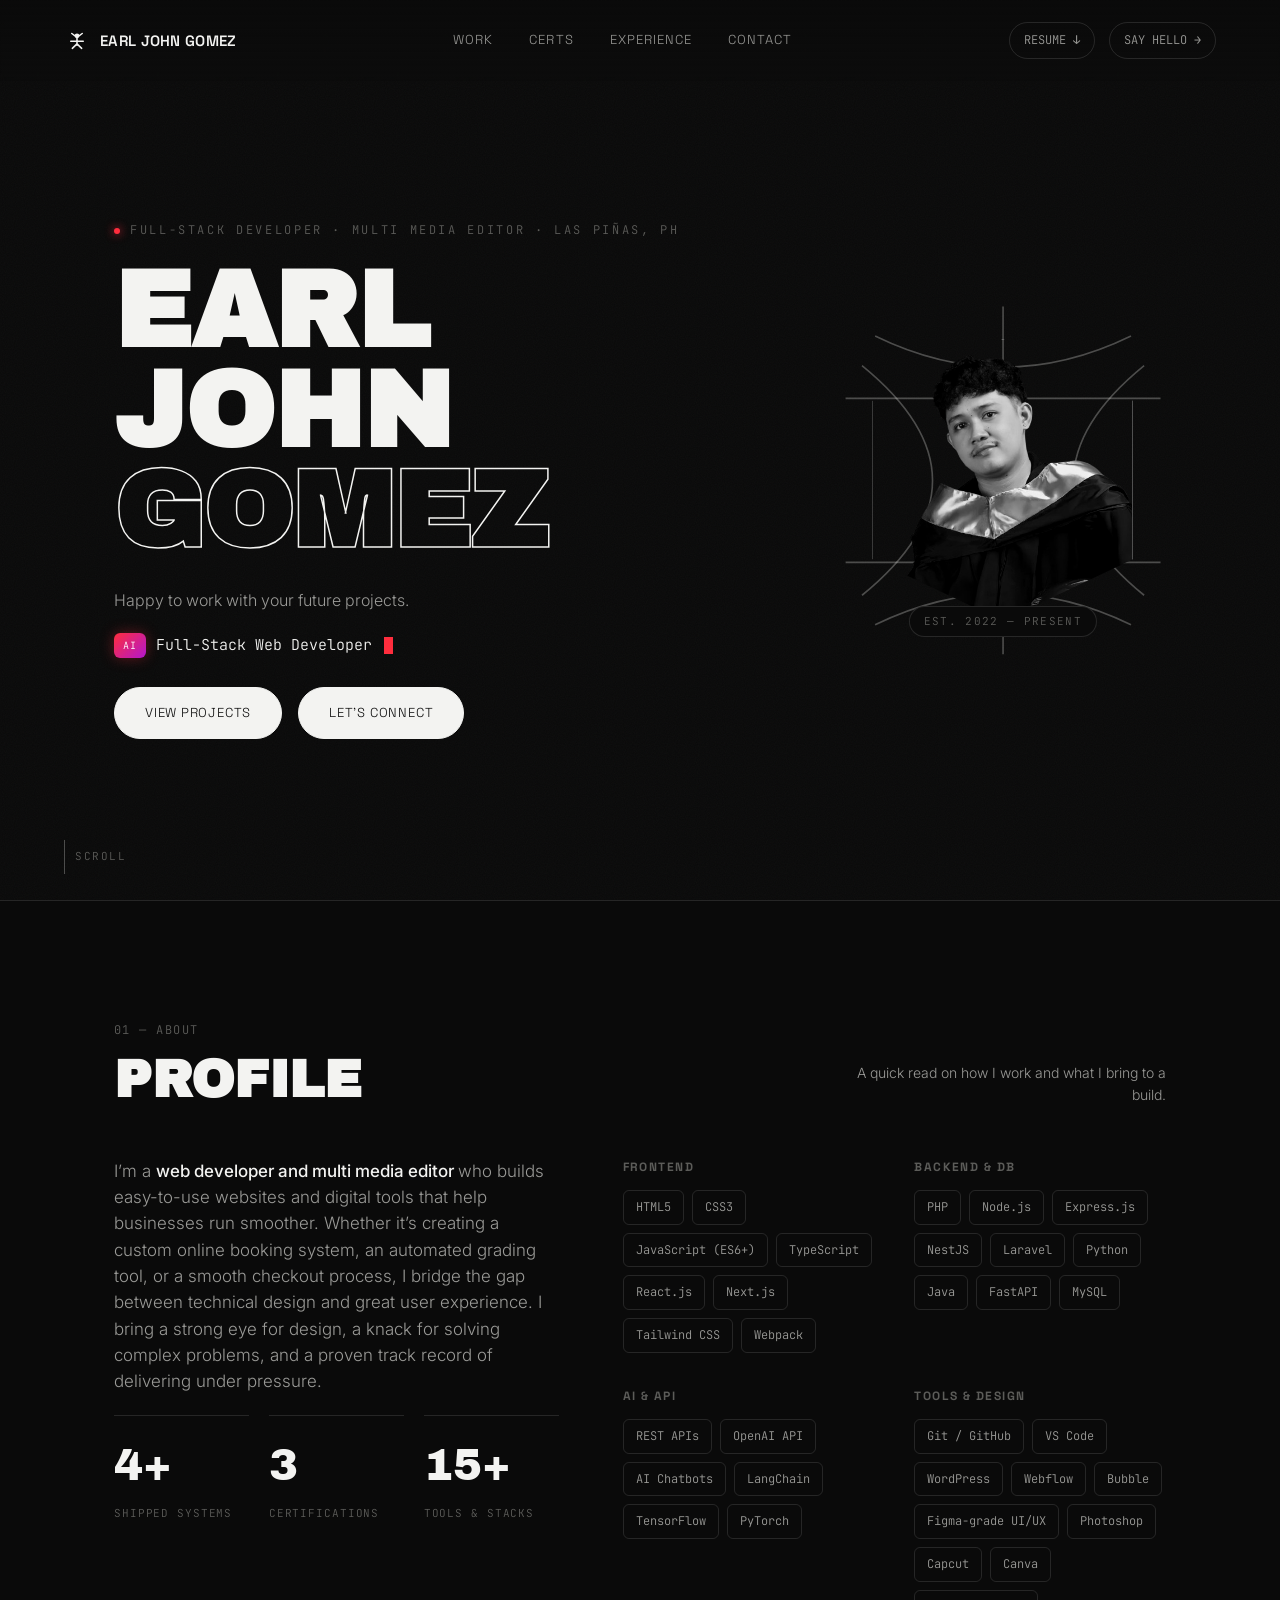
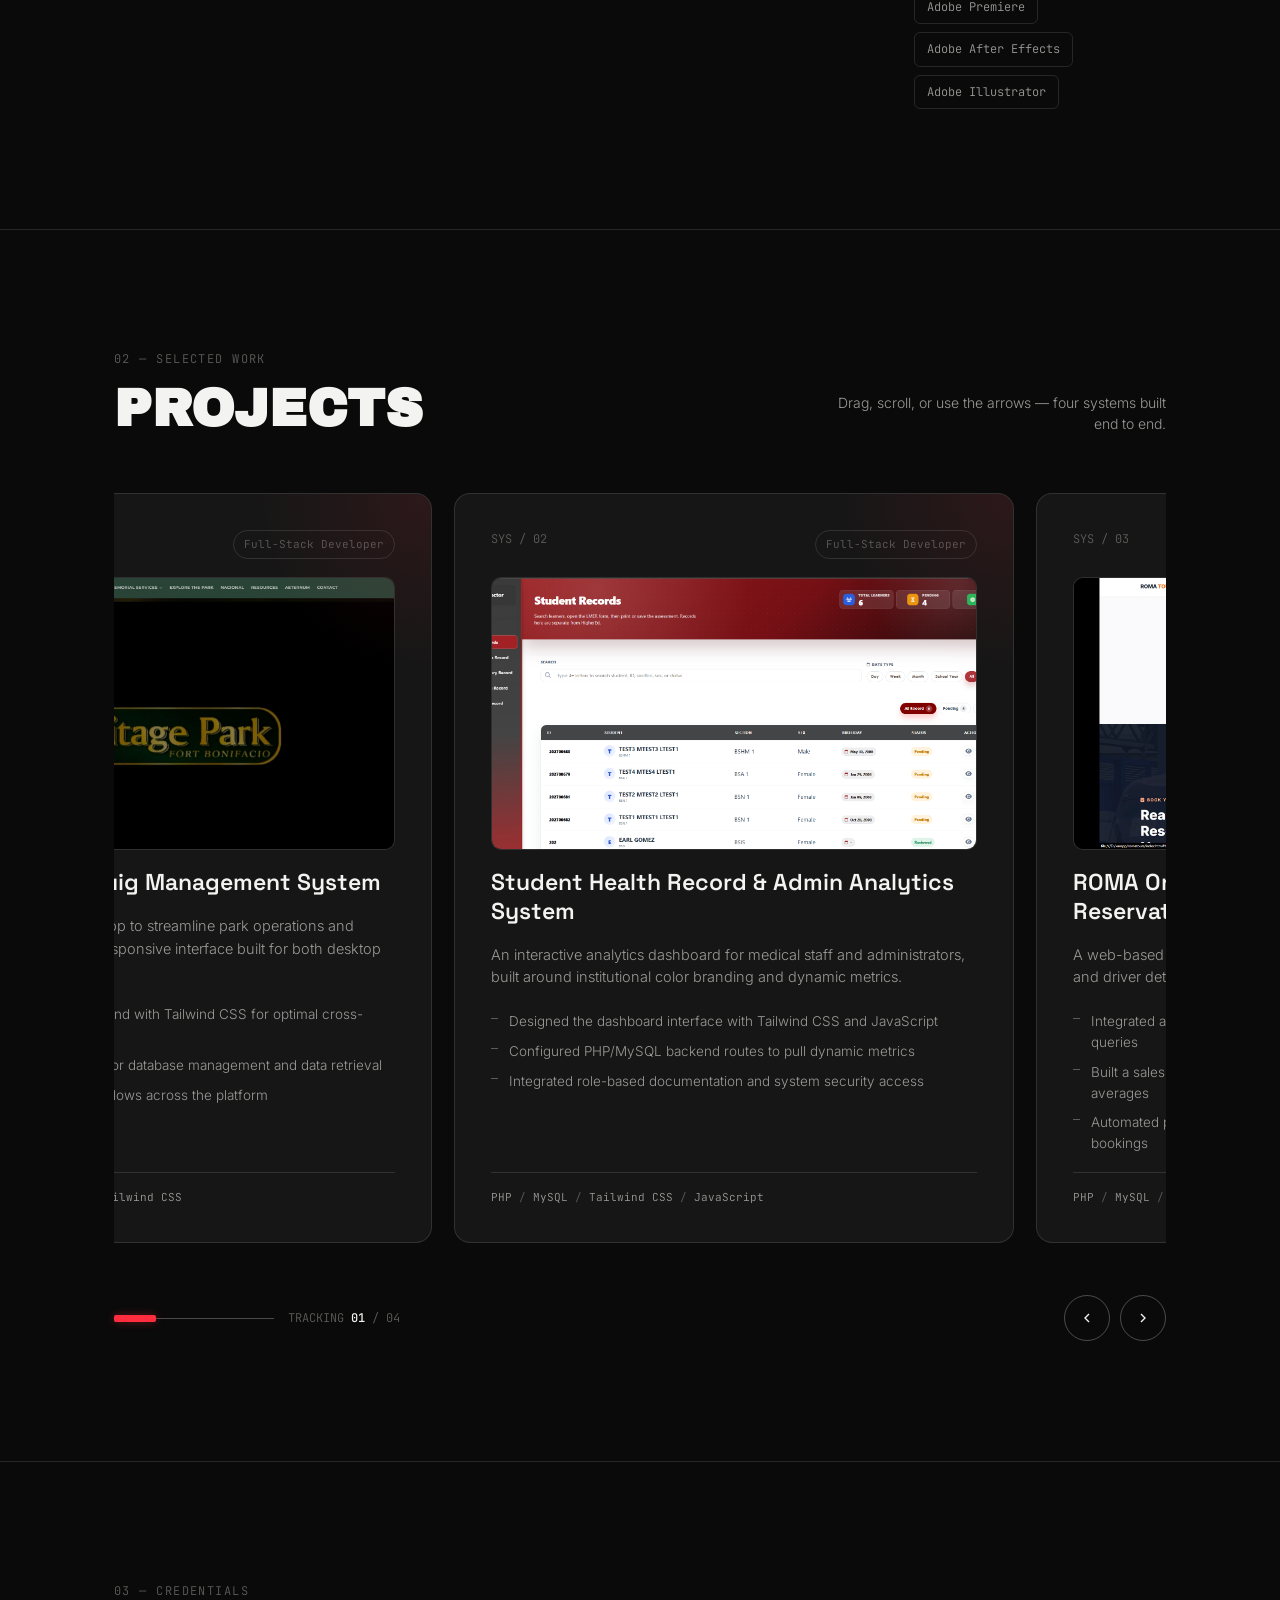
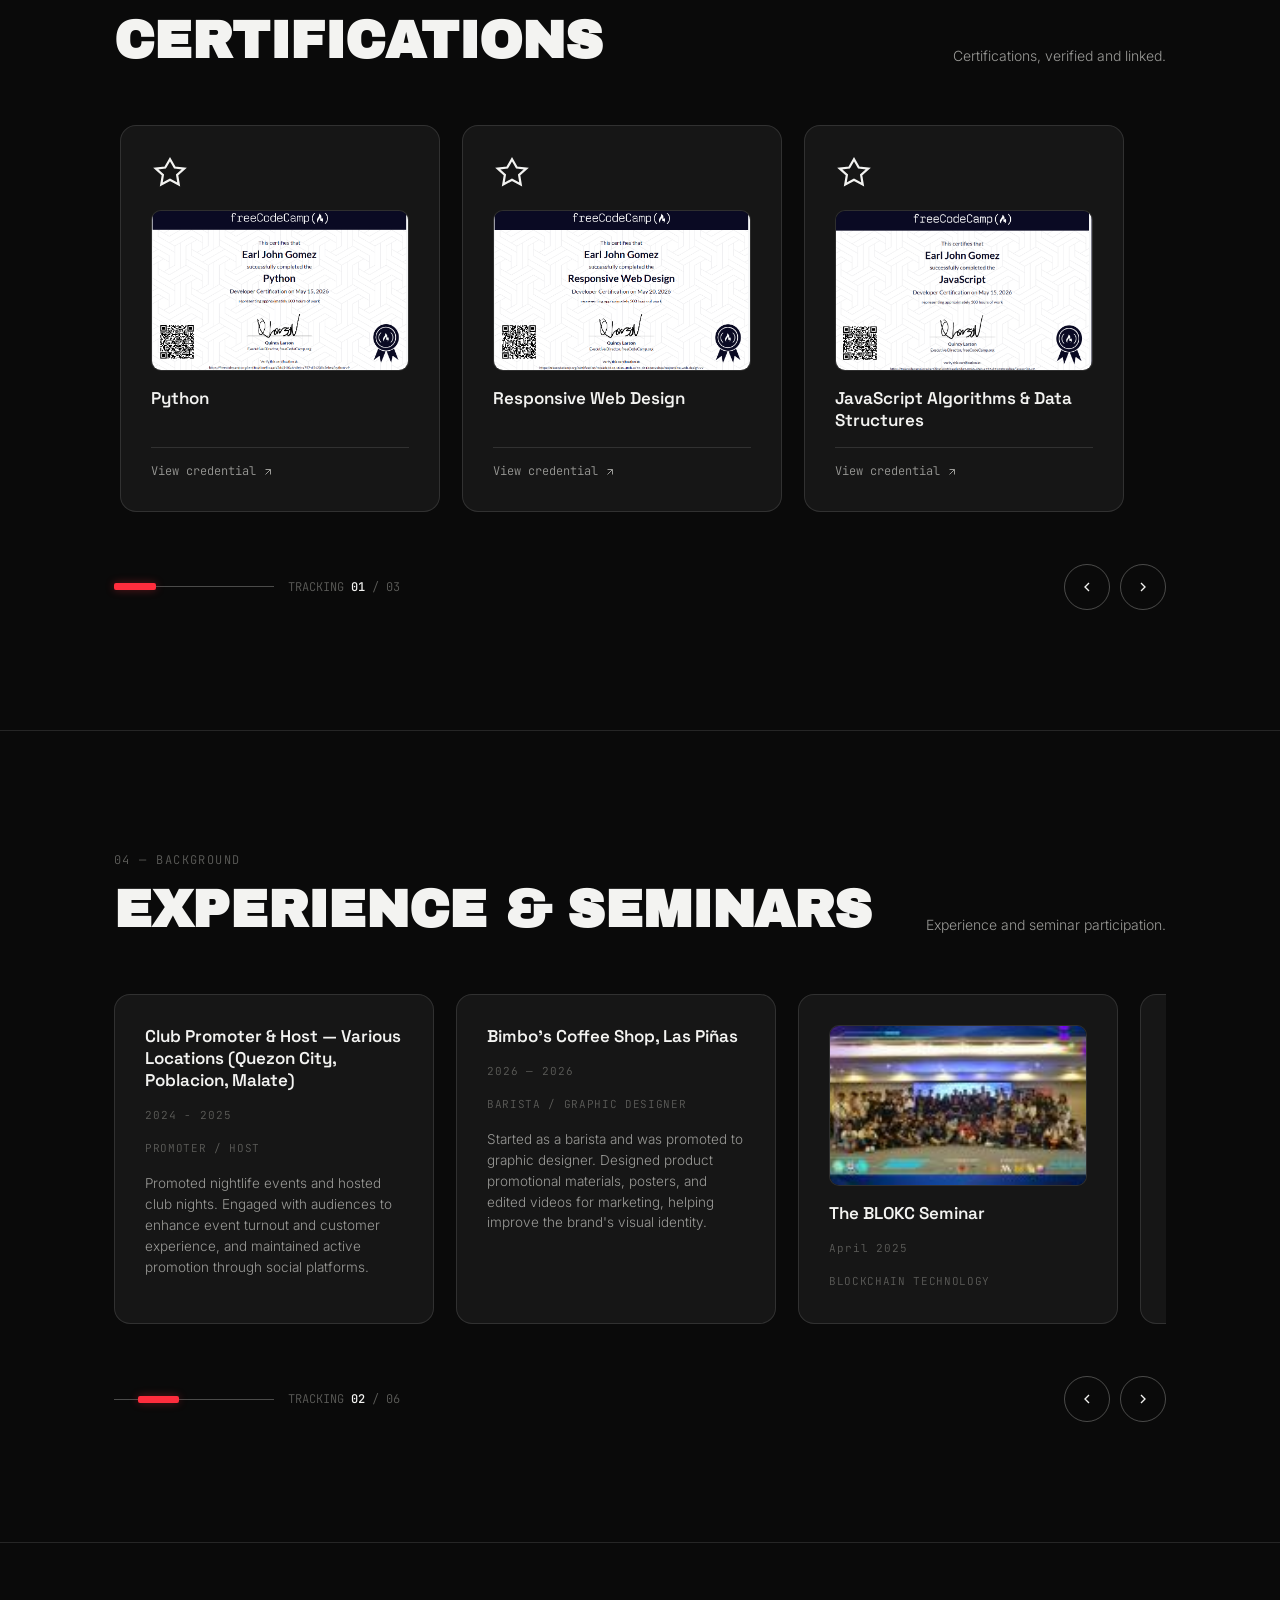
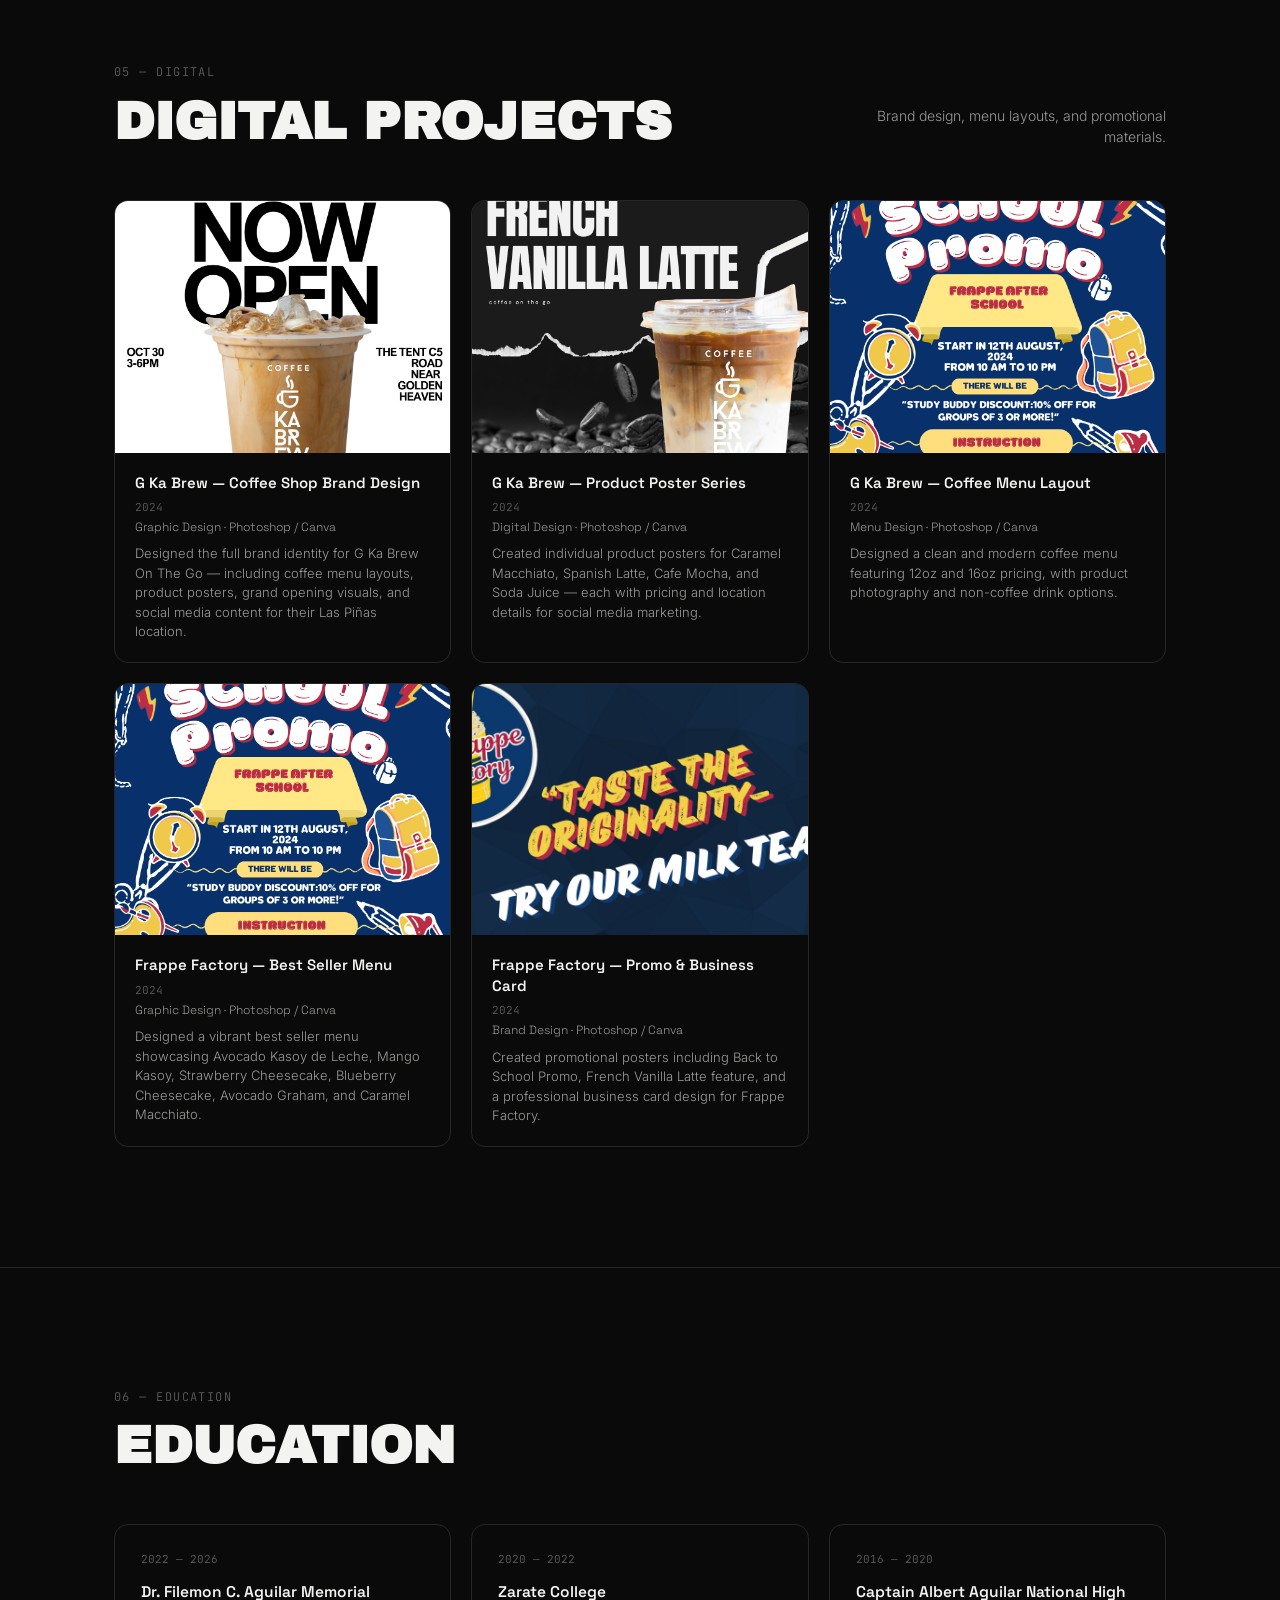
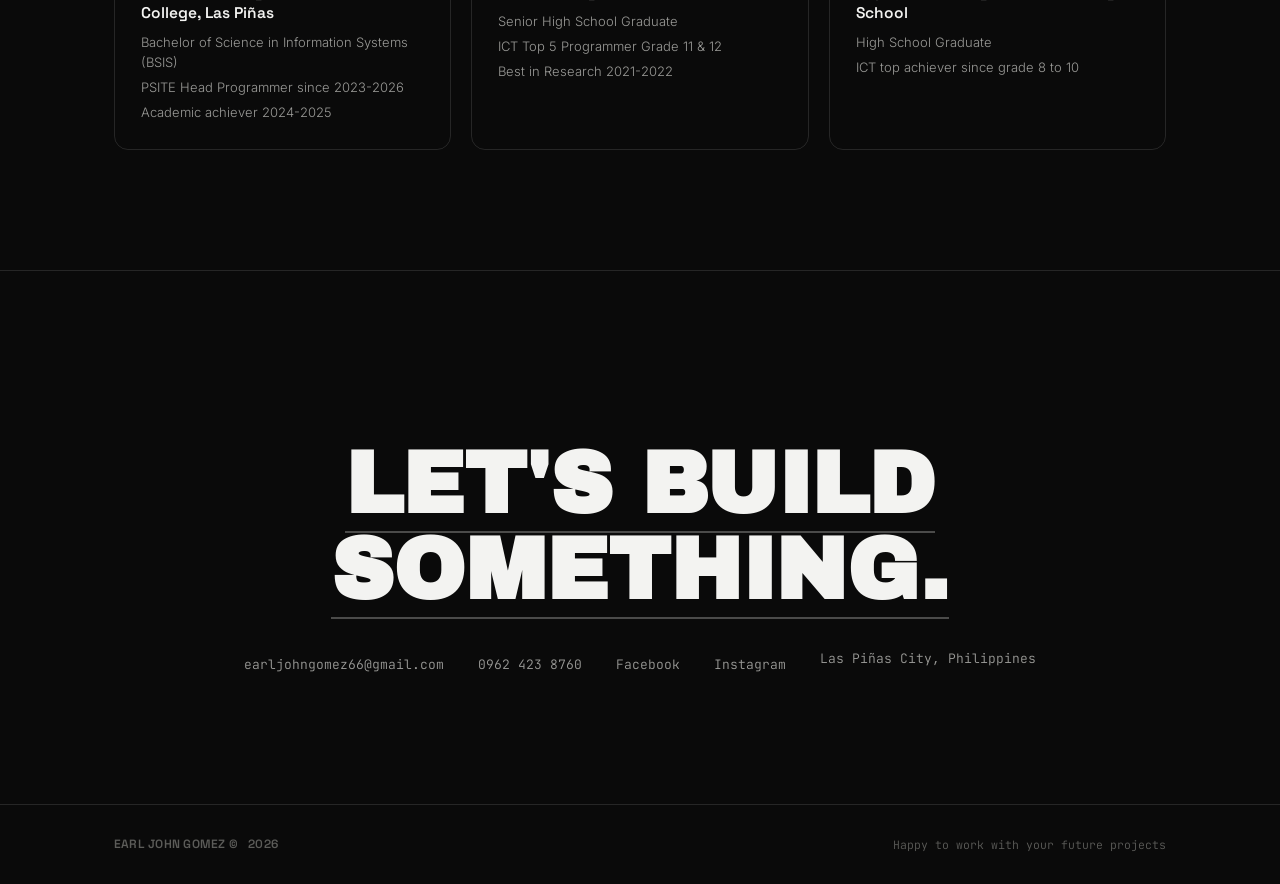
==== commit b4bd0fa4: "feat: convert Digital Projects from carousel to grid with zoom - Replace carousel with responsive gr" ====
--- a/index.html
+++ b/index.html
@@ -433,53 +433,18 @@
             <h2 class="sec-title">Digital Projects</h2>
           </div>
           <p class="sec-desc">
-             Video edits, graphic design, and content creation.
-          </p>
-        </div>
-
-        <div class="carousel-shell" data-reveal>
-          <div class="carousel-track" id="digTrack"></div>
-          <div class="carousel-controls">
-            <div class="car-track-index">
-              <div class="track-bar"><em id="digFill"></em></div>
-              <span class="track-label"
-                >TRACKING <b id="digCount">01</b> / 05</span
-              >
-            </div>
-            <div class="car-arrows">
-              <button
-                class="car-arrow"
-                id="digPrev"
-                aria-label="Previous digital project"
-              >
-                <svg
-                  viewBox="0 0 24 24"
-                  fill="none"
-                  stroke="currentColor"
-                  stroke-width="2"
-                >
-                  <path d="M15 18l-6-6 6-6" />
-                </svg>
-              </button>
-              <button
-                class="car-arrow"
-                id="digNext"
-                aria-label="Next digital project"
-              >
-                <svg
-                  viewBox="0 0 24 24"
-                  fill="none"
-                  stroke="currentColor"
-                  stroke-width="2"
-                >
-                  <path d="M9 18l6-6-6-6" />
-                </svg>
-              </button>
-            </div>
-          </div>
-        </div>
-      </div>
-    </section>
+             Brand design, menu layouts, and promotional materials.
+          </p>
+        </div>
+        <div class="dig-grid" id="digGrid" data-reveal></div>
+      </div>
+    </section>
+
+    <!-- Image Lightbox -->
+    <div class="lightbox" id="lightbox">
+      <button class="lightbox-close" id="lightboxClose" aria-label="Close">&times;</button>
+      <img class="lightbox-img" id="lightboxImg" alt="" />
+    </div>
 
     <section class="pad hairline" id="education">
       <div class="wrap">
--- a/styles.css
+++ b/styles.css
@@ -14,6 +14,7 @@
   --body: "Inter", sans-serif;
   --mono: "JetBrains Mono", monospace;
   --ease: cubic-bezier(0.16, 0.84, 0.44, 1);
+  --nav-h: 84px;
 }
 * {
   margin: 0;
@@ -22,6 +23,8 @@
 }
 html {
   scroll-behavior: smooth;
+  scroll-padding-top: calc(var(--nav-h) + 12px);
+  -webkit-text-size-adjust: 100%;
 }
 ::selection {
   background: var(--fg);
@@ -35,6 +38,9 @@
   line-height: 1.55;
   overflow-x: hidden;
   cursor: default;
+  -webkit-font-smoothing: antialiased;
+  -webkit-tap-highlight-color: transparent;
+  text-rendering: optimizeLegibility;
 }
 a {
   color: inherit;
@@ -50,6 +56,9 @@
 button {
   font-family: inherit;
   cursor: pointer;
+  background: none;
+  border: none;
+  color: inherit;
 }
 
 /* ---------- background thread canvas ---------- */
@@ -73,7 +82,7 @@
 }
 
 section,
-header,s
+header,
 footer {
   position: relative;
   z-index: 3;
@@ -95,7 +104,9 @@
   display: flex;
   align-items: center;
   justify-content: space-between;
+  gap: 16px;
   padding: 22px clamp(24px, 5vw, 64px);
+  padding-top: calc(22px + env(safe-area-inset-top, 0px));
   background: linear-gradient(
     to bottom,
     rgba(10, 10, 10, 0.92),
@@ -107,7 +118,8 @@
     background 0.4s var(--ease);
 }
 nav.scrolled {
-  padding: 14px clamp(24px, 5vw, 64px);
+  padding-top: calc(14px + env(safe-area-inset-top, 0px));
+  padding-bottom: 14px;
   background: rgba(10, 10, 10, 0.86);
   border-bottom: 1px solid var(--line);
 }
@@ -119,6 +131,7 @@
   font-weight: 600;
   letter-spacing: 0.02em;
   font-size: 15px;
+  min-width: 0;
 }
 .brand svg {
   width: 26px;
@@ -155,6 +168,11 @@
 .nav-links a:hover::after {
   width: 100%;
 }
+.nav-right {
+  display: flex;
+  align-items: center;
+  gap: 14px;
+}
 .nav-cta {
   display: flex;
   align-items: center;
@@ -166,14 +184,141 @@
   padding: 8px 14px;
   border-radius: 999px;
   transition: 0.3s var(--ease);
+  white-space: nowrap;
 }
 .nav-cta:hover {
   border-color: var(--fg);
   color: var(--fg);
   background: rgba(255, 255, 255, 0.04);
 }
+
+/* ---------- mobile hamburger ---------- */
 .nav-toggle {
   display: none;
+  width: 44px;
+  height: 44px;
+  border: 1px solid var(--line);
+  border-radius: 10px;
+  flex-direction: column;
+  align-items: center;
+  justify-content: center;
+  gap: 5px;
+  transition: 0.3s var(--ease);
+}
+.nav-toggle span {
+  display: block;
+  width: 18px;
+  height: 2px;
+  background: var(--fg);
+  border-radius: 2px;
+  transition: 0.35s var(--ease);
+}
+.nav-toggle.active span:nth-child(1) {
+  transform: translateY(7px) rotate(45deg);
+}
+.nav-toggle.active span:nth-child(2) {
+  opacity: 0;
+}
+.nav-toggle.active span:nth-child(3) {
+  transform: translateY(-7px) rotate(-45deg);
+}
+
+.nav-overlay {
+  position: fixed;
+  inset: 0;
+  z-index: 60;
+  background: rgba(5, 5, 5, 0.6);
+  backdrop-filter: blur(3px);
+  opacity: 0;
+  visibility: hidden;
+  transition: opacity 0.4s var(--ease), visibility 0.4s;
+}
+.nav-overlay.open {
+  opacity: 1;
+  visibility: visible;
+}
+
+.nav-drawer {
+  position: fixed;
+  top: 0;
+  right: 0;
+  bottom: 0;
+  z-index: 70;
+  width: min(340px, 86vw);
+  background: var(--bg-soft);
+  border-left: 1px solid var(--line);
+  padding: calc(28px + env(safe-area-inset-top, 0px)) 30px 30px;
+  display: flex;
+  flex-direction: column;
+  transform: translateX(105%);
+  transition: transform 0.5s var(--ease);
+  overscroll-behavior: contain;
+  overflow-y: auto;
+}
+.nav-drawer.open {
+  transform: translateX(0);
+}
+.drawer-head {
+  display: flex;
+  align-items: center;
+  justify-content: space-between;
+  margin-bottom: 34px;
+}
+.drawer-label {
+  font-family: var(--mono);
+  font-size: 11px;
+  letter-spacing: 0.22em;
+  color: var(--fg-faint);
+}
+.drawer-close {
+  width: 40px;
+  height: 40px;
+  font-size: 16px;
+  color: var(--fg-dim);
+  border: 1px solid var(--line);
+  border-radius: 50%;
+  transition: 0.3s;
+}
+.drawer-close:hover {
+  color: var(--fg);
+  border-color: var(--fg);
+}
+.drawer-links {
+  display: flex;
+  flex-direction: column;
+  gap: 6px;
+}
+.drawer-links a {
+  display: flex;
+  align-items: center;
+  justify-content: space-between;
+  padding: 15px 4px;
+  font-family: var(--head);
+  font-size: 20px;
+  font-weight: 600;
+  color: var(--fg);
+  border-bottom: 1px solid var(--line);
+  transition: 0.3s;
+}
+.drawer-links a::after {
+  content: "→";
+  color: var(--fg-faint);
+  font-size: 15px;
+  transition: 0.3s;
+}
+.drawer-links a:hover {
+  color: var(--accent);
+  padding-left: 10px;
+}
+.drawer-links a:hover::after {
+  color: var(--accent);
+}
+.drawer-foot {
+  margin-top: auto;
+  display: flex;
+  flex-direction: column;
+  gap: 12px;
+  padding-top: 34px;
 }
 
 /* ---------- hero ---------- */
@@ -182,7 +327,7 @@
   display: flex;
   flex-direction: column;
   justify-content: center;
-  padding-top: 120px;
+  padding-top: calc(120px + env(safe-area-inset-top, 0px));
   padding-bottom: 60px;
   position: relative;
 }
@@ -197,6 +342,7 @@
   gap: 10px;
   margin-bottom: 22px;
   opacity: 0;
+  flex-wrap: wrap;
 }
 .eyebrow .dot {
   width: 6px;
@@ -205,6 +351,7 @@
   background: var(--accent);
   box-shadow: 0 0 10px var(--accent);
   animation: pulse 2s infinite ease-in-out;
+  flex-shrink: 0;
 }
 @keyframes pulse {
   0%,
@@ -224,7 +371,7 @@
 }
 .hero h1 {
   font-family: var(--display);
-  font-size: clamp(48px, 8.4vw, 118px);
+  font-size: clamp(44px, 8.4vw, 118px);
   line-height: 0.93;
   letter-spacing: -0.01em;
   text-transform: uppercase;
@@ -261,8 +408,61 @@
   animation: fadeUp 0.8s var(--ease) forwards;
   animation-delay: 0.55s;
 }
+
+/* ---------- AI typing line ---------- */
+.type-line {
+  margin-top: 18px;
+  display: flex;
+  align-items: center;
+  gap: 10px;
+  font-family: var(--mono);
+  font-size: clamp(13px, 2.6vw, 15px);
+  color: var(--fg);
+  min-height: 30px;
+  opacity: 0;
+  animation: fadeUp 0.8s var(--ease) forwards;
+  animation-delay: 0.62s;
+}
+.ai-chip {
+  flex-shrink: 0;
+  display: inline-flex;
+  align-items: center;
+  gap: 5px;
+  font-family: var(--mono);
+  font-size: 10px;
+  letter-spacing: 0.1em;
+  color: #fff;
+  background: linear-gradient(135deg, #ff2d3d, #b317cd);
+  padding: 5px 9px;
+  border-radius: 6px;
+  box-shadow: 0 0 14px var(--accent-dim);
+  animation: chipGlow 2.4s infinite ease-in-out;
+}
+@keyframes chipGlow {
+  0%,
+  100% {
+    box-shadow: 0 0 10px var(--accent-dim);
+  }
+  50% {
+    box-shadow: 0 0 20px var(--accent-dim);
+  }
+}
+.type-caret {
+  display: inline-block;
+  width: 9px;
+  height: 1.1em;
+  margin-left: 2px;
+  background: var(--accent);
+  animation: blink 0.9s steps(1) infinite;
+}
+@keyframes blink {
+  50% {
+    opacity: 0;
+  }
+}
+
 .hero-actions {
-  margin-top: 34px;
+  margin-top: 26px;
   display: flex;
   gap: 16px;
   flex-wrap: wrap;
@@ -291,6 +491,7 @@
   border: 1px solid var(--fg);
   display: inline-flex;
   align-items: center;
+  justify-content: center;
   gap: 8px;
   transition: 0.35s var(--ease);
 }
@@ -461,11 +662,6 @@
   font-size: 14px;
   text-align: right;
 }
-@media (max-width: 720px) {
-  .sec-desc {
-    text-align: left;
-  }
-}
 
 section.pad {
   padding: 120px 0;
@@ -502,6 +698,7 @@
 .stat .num {
   font-family: var(--display);
   font-size: clamp(30px, 3.4vw, 44px);
+  font-variant-numeric: tabular-nums;
 }
 .stat .lbl {
   font-family: var(--mono);
@@ -558,6 +755,7 @@
   scrollbar-width: none;
   -ms-overflow-style: none;
   cursor: grab;
+  -webkit-overflow-scrolling: touch;
 }
 .carousel-track:active {
   cursor: grabbing;
@@ -573,7 +771,9 @@
   display: flex;
   align-items: center;
   justify-content: space-between;
+  gap: 16px;
   margin-top: 26px;
+  flex-wrap: wrap;
 }
 .car-arrows {
   display: flex;
@@ -588,11 +788,12 @@
   align-items: center;
   justify-content: center;
   transition: 0.3s var(--ease);
-  color: black;
+  color: var(--fg);
+  flex-shrink: 0;
 }
 .car-arrow:hover {
-  background: rgb(61, 57, 57);
-  color: white;
+  background: var(--fg);
+  color: var(--bg);
   border-color: var(--fg);
 }
 .car-arrow:disabled {
@@ -608,9 +809,10 @@
   display: flex;
   align-items: center;
   gap: 14px;
+  min-width: 0;
 }
 .track-bar {
-  width: 160px;
+  width: clamp(90px, 22vw, 160px);
   height: 1px;
   background: var(--line-strong);
   position: relative;
@@ -692,6 +894,13 @@
   border-radius: 999px;
   white-space: nowrap;
 }
+.proj-img {
+  border-radius: 10px;
+  border: 1px solid var(--line);
+  aspect-ratio: 16 / 9;
+  object-fit: cover;
+  background: var(--bg-soft);
+}
 .proj-card h3 {
   font-family: var(--head);
   font-weight: 600;
@@ -742,7 +951,7 @@
   color: var(--fg-faint);
 }
 
-/* ---------- certifications ---------- */
+/* ---------- cert / experience cards ---------- */
 .cert-card {
   scroll-snap-align: start;
   flex: 0 0 min(320px, 74vw);
@@ -774,6 +983,30 @@
   font-size: 17px;
   line-height: 1.3;
 }
+.cert-card p {
+  color: var(--fg-dim);
+  font-size: 13.5px;
+}
+.cert-card .exp-period {
+  font-family: var(--mono);
+  font-size: 11px;
+  color: var(--fg-faint);
+  letter-spacing: 0.08em;
+}
+.cert-card .exp-org {
+  font-family: var(--mono);
+  font-size: 11px;
+  color: var(--fg-faint);
+  text-transform: uppercase;
+  letter-spacing: 0.06em;
+}
+.cert-img {
+  border-radius: 10px;
+  border: 1px solid var(--line);
+  aspect-ratio: 16 / 10;
+  object-fit: cover;
+  background: var(--bg-soft);
+}
 .cert-issuer {
   font-family: var(--mono);
   font-size: 11px;
@@ -803,90 +1036,6 @@
 }
 .cert-card:hover .cert-link svg {
   transform: translate(2px, -2px);
-}
-
-/* ---------- experience timeline ---------- */
-.timeline {
-  position: relative;
-  padding-left: 34px;
-}
-.timeline::before {
-  content: "";
-  position: absolute;
-  left: 4px;
-  top: 8px;
-  bottom: 8px;
-  width: 1px;
-  background: var(--line-strong);
-}
-.tl-item {
-  position: relative;
-  padding-bottom: 46px;
-}
-.tl-item:last-child {
-  padding-bottom: 0;
-}
-.tl-item::before {
-  content: "";
-  position: absolute;
-  left: -34px;
-  top: 5px;
-  width: 9px;
-  height: 9px;
-  border-radius: 50%;
-  background: var(--bg);
-  border: 1px solid var(--fg);
-}
-.tl-item.active::before {
-  background: var(--accent);
-  border-color: var(--accent);
-  box-shadow: 0 0 0 4px var(--accent-dim);
-}
-.tl-head {
-  display: flex;
-  justify-content: space-between;
-  align-items: baseline;
-  flex-wrap: wrap;
-  gap: 8px 20px;
-  margin-bottom: 10px;
-}
-.tl-head h3 {
-  font-family: var(--head);
-  font-weight: 600;
-  font-size: 19px;
-}
-.tl-head span {
-  font-family: var(--mono);
-  font-size: 12px;
-  color: var(--fg-faint);
-  white-space: nowrap;
-}
-.tl-org {
-  font-family: var(--mono);
-  font-size: 12px;
-  color: var(--fg-faint);
-  margin-bottom: 12px;
-  display: block;
-}
-.tl-item ul {
-  display: flex;
-  flex-direction: column;
-  gap: 8px;
-}
-.tl-item li {
-  position: relative;
-  padding-left: 18px;
-  color: var(--fg-dim);
-  font-size: 14px;
-}
-.tl-item li::before {
-  content: "";
-  position: absolute;
-  left: 0;
-  top: 7px;
-  width: 7px;
-  height: 1px;
-  background: var(--fg-faint);
 }
 
 /* ---------- education ---------- */
@@ -916,11 +1065,129 @@
   font-family: var(--head);
   font-weight: 600;
   font-size: 15.5px;
+  margin-bottom: 8px;
+  line-height: 1.35;
+}
+.edu-card p {
+  color: var(--fg-dim);
+  font-size: 13px;
+  margin-top: 5px;
+}
+
+/* ---------- digital projects grid ---------- */
+.dig-grid {
+  display: grid;
+  grid-template-columns: repeat(auto-fill, minmax(300px, 1fr));
+  gap: 20px;
+}
+.dig-card {
+  border: 1px solid var(--line);
+  border-radius: 14px;
+  overflow: hidden;
+  transition: 0.3s var(--ease);
+  cursor: default;
+}
+.dig-card:hover {
+  border-color: var(--line-strong);
+  background: rgba(255, 255, 255, 0.02);
+}
+.dig-img-wrap {
+  position: relative;
+  width: 100%;
+  aspect-ratio: 4/3;
+  overflow: hidden;
+  background: var(--panel);
+}
+.dig-img {
+  width: 100%;
+  height: 100%;
+  object-fit: cover;
+  transition: transform 0.5s var(--ease);
+  cursor: zoom-in;
+}
+.dig-img:hover {
+  transform: scale(1.05);
+}
+.dig-info {
+  padding: 20px;
+}
+.dig-info h4 {
+  font-family: var(--head);
+  font-weight: 600;
+  font-size: 15px;
   margin-bottom: 6px;
-}
-.edu-card p {
+  line-height: 1.35;
+}
+.dig-period {
+  display: block;
+  font-family: var(--mono);
+  font-size: 11px;
+  color: var(--fg-faint);
+  margin-bottom: 2px;
+}
+.dig-org {
+  display: block;
+  font-family: var(--head);
+  font-size: 12px;
+  color: var(--fg-dim);
+  margin-bottom: 8px;
+}
+.dig-desc {
   color: var(--fg-dim);
   font-size: 13px;
+  line-height: 1.5;
+}
+
+/* ---------- lightbox ---------- */
+.lightbox {
+  position: fixed;
+  inset: 0;
+  z-index: 200;
+  background: rgba(0, 0, 0, 0.9);
+  display: flex;
+  align-items: center;
+  justify-content: center;
+  opacity: 0;
+  visibility: hidden;
+  transition: opacity 0.3s var(--ease), visibility 0.3s;
+  cursor: zoom-out;
+  padding: 40px;
+}
+.lightbox.open {
+  opacity: 1;
+  visibility: visible;
+}
+.lightbox-img {
+  max-width: 90vw;
+  max-height: 85vh;
+  object-fit: contain;
+  border-radius: 8px;
+  box-shadow: 0 20px 60px rgba(0, 0, 0, 0.5);
+  transform: scale(0.9);
+  transition: transform 0.4s var(--ease);
+}
+.lightbox.open .lightbox-img {
+  transform: scale(1);
+}
+.lightbox-close {
+  position: absolute;
+  top: 20px;
+  right: 24px;
+  font-size: 32px;
+  color: var(--fg-dim);
+  width: 48px;
+  height: 48px;
+  display: flex;
+  align-items: center;
+  justify-content: center;
+  border: 1px solid var(--line);
+  border-radius: 50%;
+  transition: 0.3s;
+  z-index: 210;
+}
+.lightbox-close:hover {
+  color: var(--fg);
+  border-color: var(--fg);
 }
 
 /* ---------- contact ---------- */
@@ -956,12 +1223,17 @@
   font-size: 13px;
   color: var(--fg-dim);
 }
+.contact-meta a {
+  padding: 6px 0;
+  transition: 0.3s;
+}
 .contact-meta a:hover {
   color: var(--fg);
 }
 
 footer {
   padding: 30px 0;
+  padding-bottom: calc(30px + env(safe-area-inset-bottom, 0px));
   border-top: 1px solid var(--line);
 }
 .foot-row {
@@ -978,6 +1250,7 @@
   font-size: 12px;
 }
 
+/* ---------- reveal ---------- */
 [data-reveal] {
   opacity: 0;
   transform: translateY(28px);
@@ -989,16 +1262,37 @@
   opacity: 1;
   transform: translateY(0);
 }
-
+.no-reveal [data-reveal] {
+  opacity: 1 !important;
+  transform: none !important;
+  transition: none !important;
+}
+
+/* ================= responsive ================= */
+
+/* tablet */
 @media (max-width: 900px) {
   .hero-grid {
     grid-template-columns: 1fr;
+    gap: 30px;
+    text-align: center;
+  }
+  .hero-grid > div:first-child {
+    display: flex;
+    flex-direction: column;
+    align-items: center;
   }
   .hero-portrait {
     order: -1;
     width: 180px;
     margin: 0 auto 20px;
   }
+  .hero-sub {
+    margin-top: 20px;
+  }
+  .hero-actions {
+    justify-content: center;
+  }
   .about-grid {
     grid-template-columns: 1fr;
     gap: 40px;
@@ -1015,25 +1309,151 @@
   .sec-desc {
     display: none;
   }
+  .nav-toggle {
+    display: flex;
+  }
+  .nav-hello {
+    display: none;
+  }
+  .nav-right {
+    gap: 10px;
+  }
+}
+
+/* small phones */
+@media (max-width: 560px) {
+  :root {
+    --nav-h: 72px;
+  }
+  nav {
+    padding: 14px 18px;
+    padding-top: calc(14px + env(safe-area-inset-top, 0px));
+  }
+  nav.scrolled {
+    padding-top: calc(10px + env(safe-area-inset-top, 0px));
+    padding-bottom: 10px;
+  }
+  .brand {
+    font-size: 13px;
+  }
+  .brand svg {
+    width: 22px;
+    height: 22px;
+  }
   .nav-cta {
-    padding: 7px 11px;
-    font-size: 11px;
-  }
-}
-@media (max-width: 520px) {
+    display: none;
+  }
+  .wrap {
+    padding: 0 20px;
+  }
+  .hero {
+    padding-top: calc(110px + env(safe-area-inset-top, 0px));
+    padding-bottom: 80px;
+  }
+  .hero h1 {
+    font-size: clamp(40px, 13vw, 64px);
+  }
+  .hero-sub {
+    font-size: 15px;
+    max-width: 360px;
+  }
+  .hero-portrait {
+    width: 150px;
+  }
+  .type-line {
+    justify-content: center;
+    flex-wrap: wrap;
+  }
+  section.pad {
+    padding: 72px 0;
+  }
+  .sec-head {
+    margin-bottom: 34px;
+    row-gap: 14px;
+  }
   .skill-cols {
     grid-template-columns: 1fr;
+    gap: 26px;
   }
   .stat-row {
-    grid-template-columns: 1fr;
+    grid-template-columns: 1fr 1fr 1fr;
     gap: 14px;
+  }
+  .stat .num {
+    font-size: 30px;
+  }
+  .stat .lbl {
+    font-size: 10px;
+    letter-spacing: 0.04em;
+  }
+  .carousel-track {
+    gap: 16px;
+  }
+  .proj-card {
+    flex-basis: 88vw;
+    padding: 24px;
+    gap: 14px;
+  }
+  .proj-card h3 {
+    font-size: 19px;
+  }
+  .proj-points li {
+    font-size: 13px;
+  }
+  .cert-card {
+    flex-basis: 84vw;
+    padding: 24px;
+  }
+  .carousel-controls {
+    justify-content: space-between;
+  }
+  .car-track-index {
+    gap: 10px;
+  }
+  .contact-inner {
+    padding: 90px 0 70px;
+  }
+  .contact-title {
+    font-size: clamp(36px, 12vw, 56px);
   }
   .contact-meta {
     flex-direction: column;
-    gap: 14px;
-  }
-}
-
+    align-items: center;
+    gap: 20px;
+    margin-top: 28px;
+  }
+  .foot-row {
+    flex-direction: column;
+    text-align: center;
+  }
+}
+
+/* very small screens */
+@media (max-width: 380px) {
+  .hero-portrait {
+    width: 136px;
+  }
+  .hero-actions .btn {
+    flex: 1 1 100%;
+  }
+  .stat-row {
+    gap: 10px;
+  }
+}
+
+/* landscape phones */
+@media (max-height: 480px) and (orientation: landscape) {
+  .hero {
+    min-height: auto;
+    padding-top: 110px;
+    padding-bottom: 40px;
+  }
+  .hero-portrait {
+    width: 120px;
+  }
+}
+
+/* reduce-motion */
 @media (prefers-reduced-motion: reduce) {
   * {
     animation-duration: 0.001ms !important;
@@ -1041,4 +1461,4 @@
     transition-duration: 0.001ms !important;
     scroll-behavior: auto !important;
   }
-}
+}
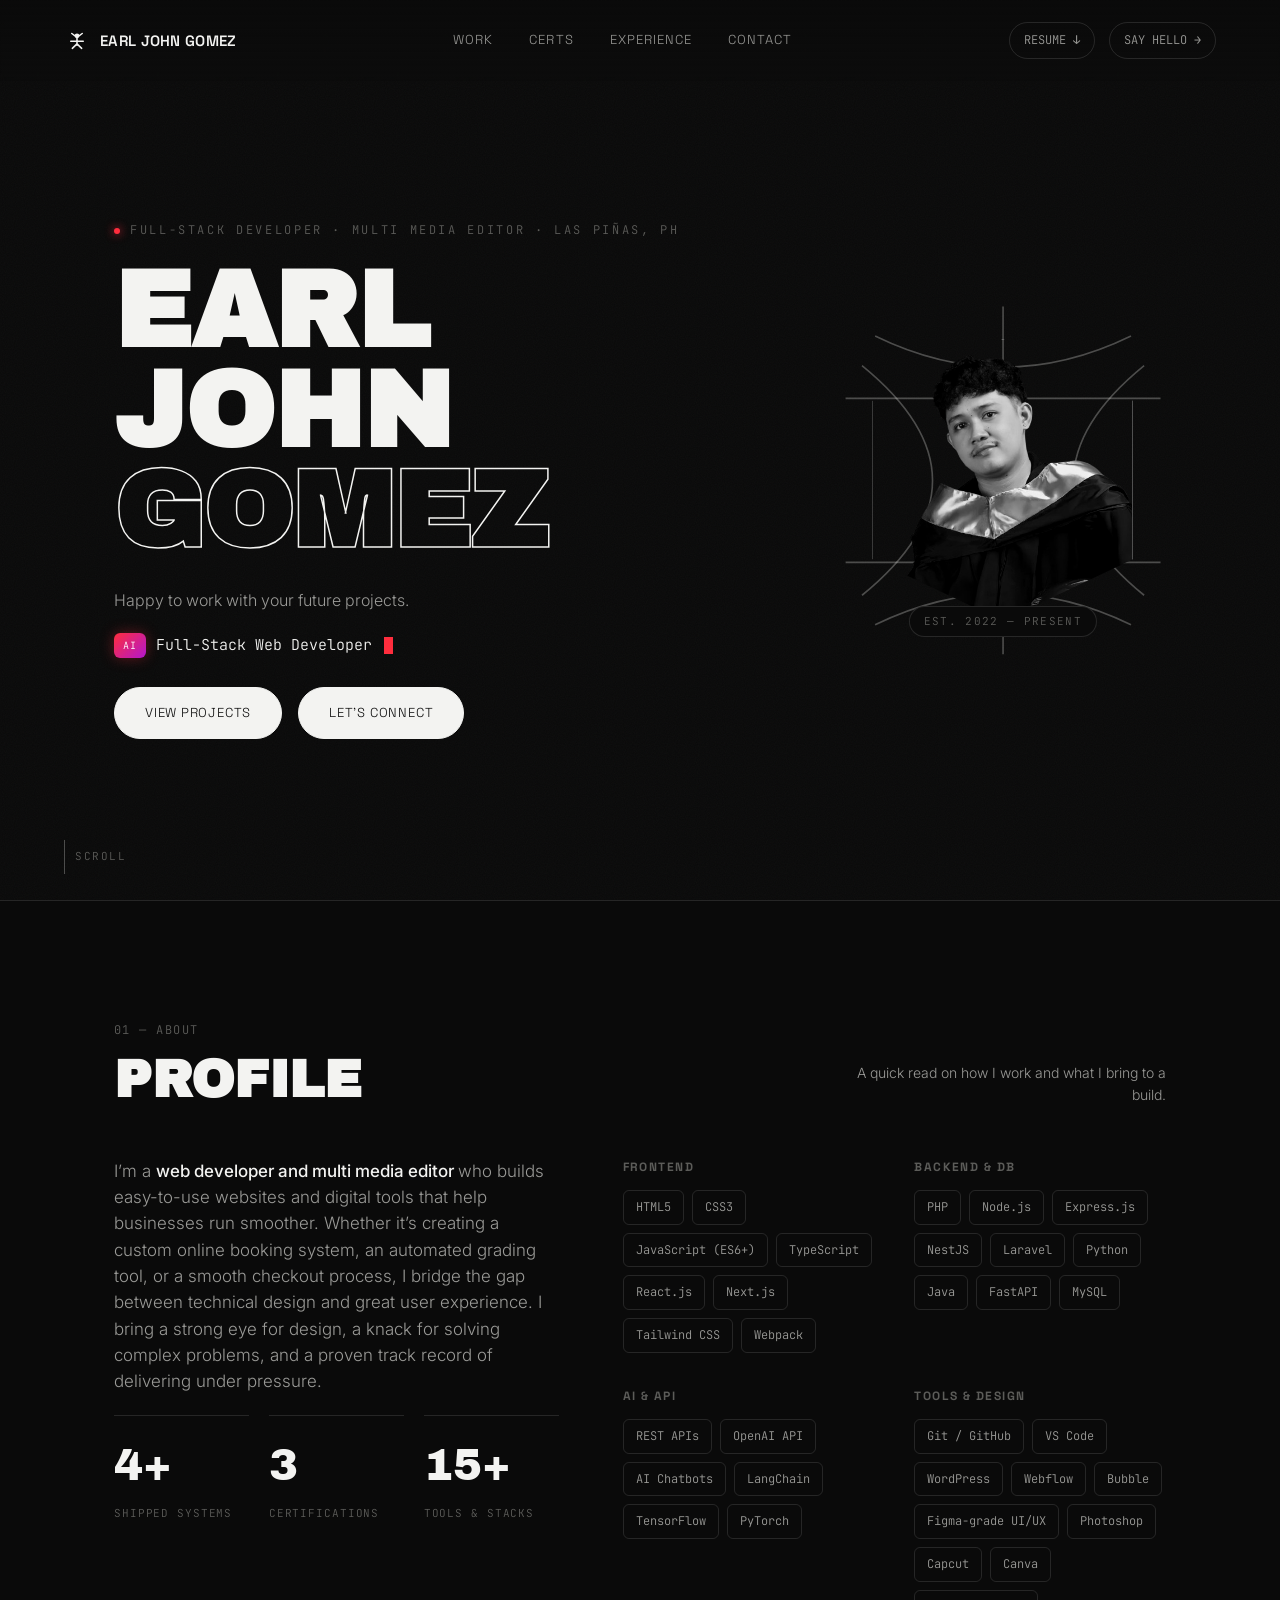
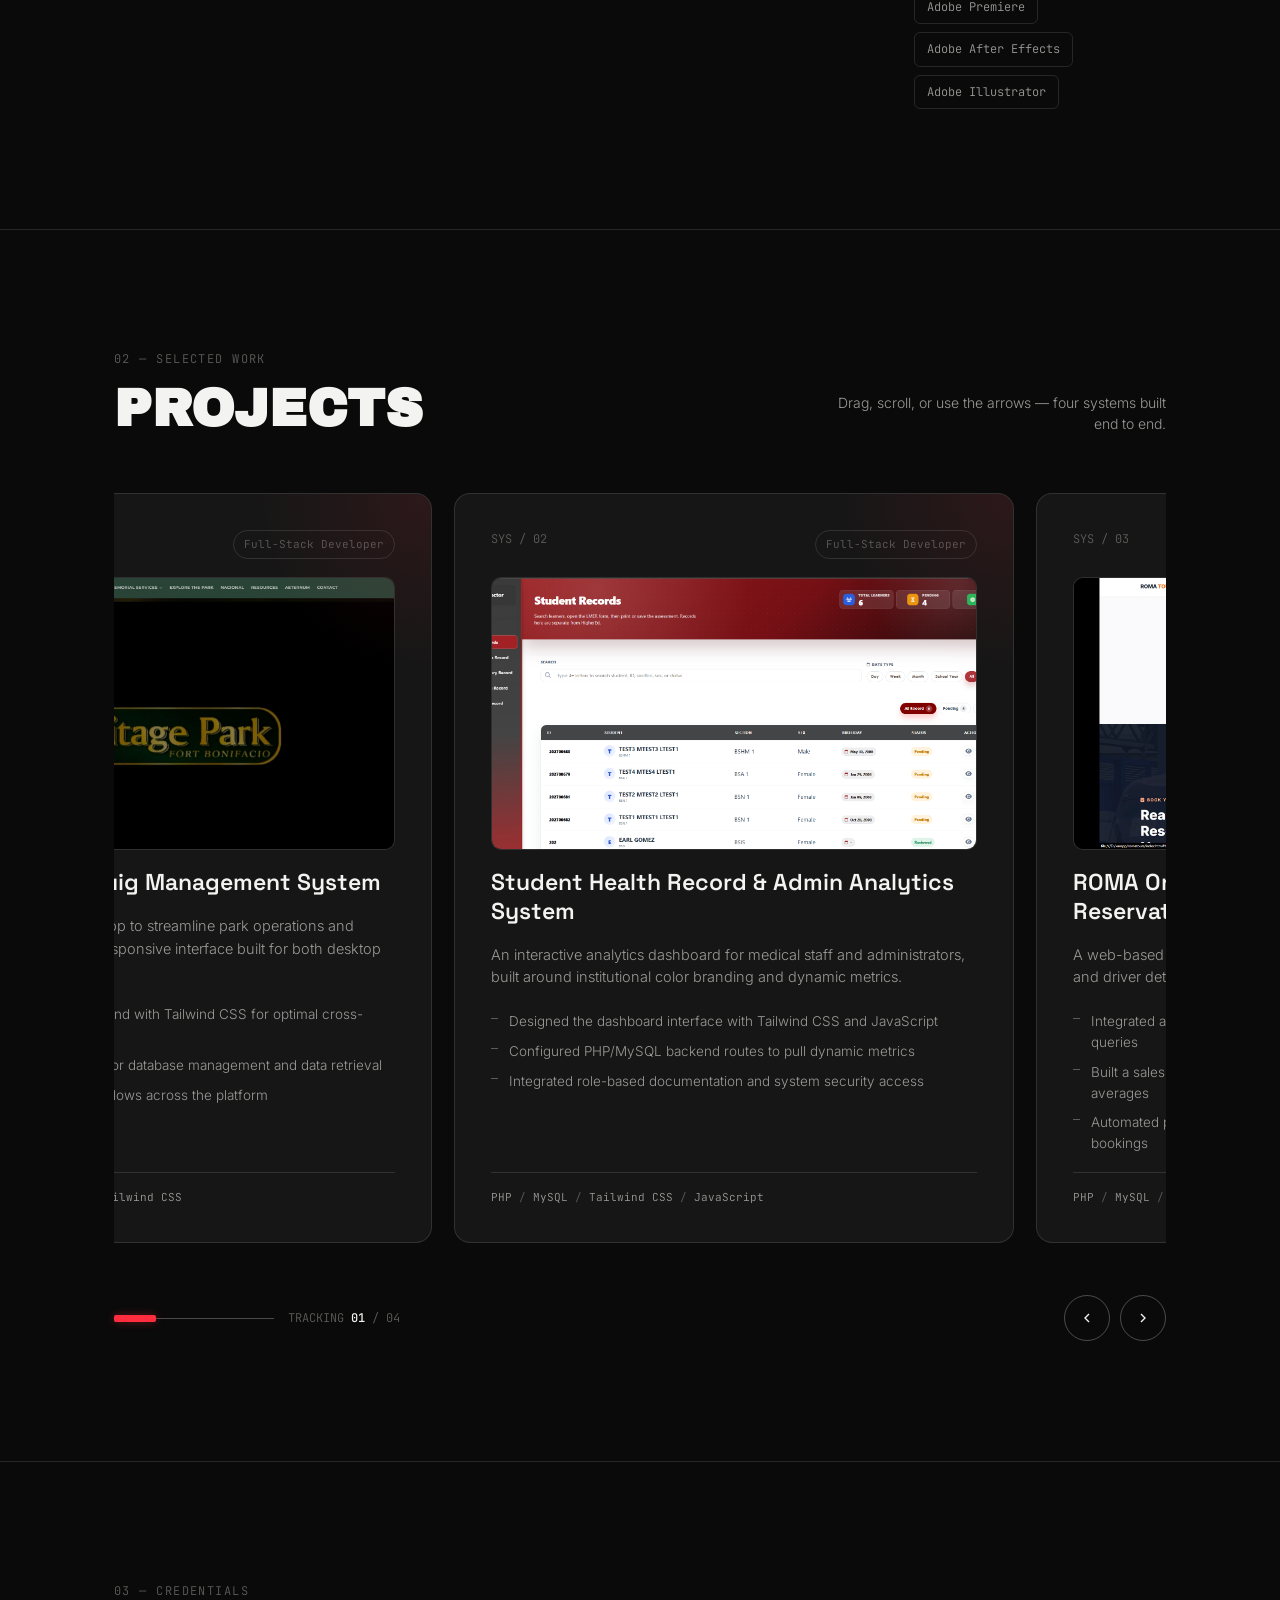
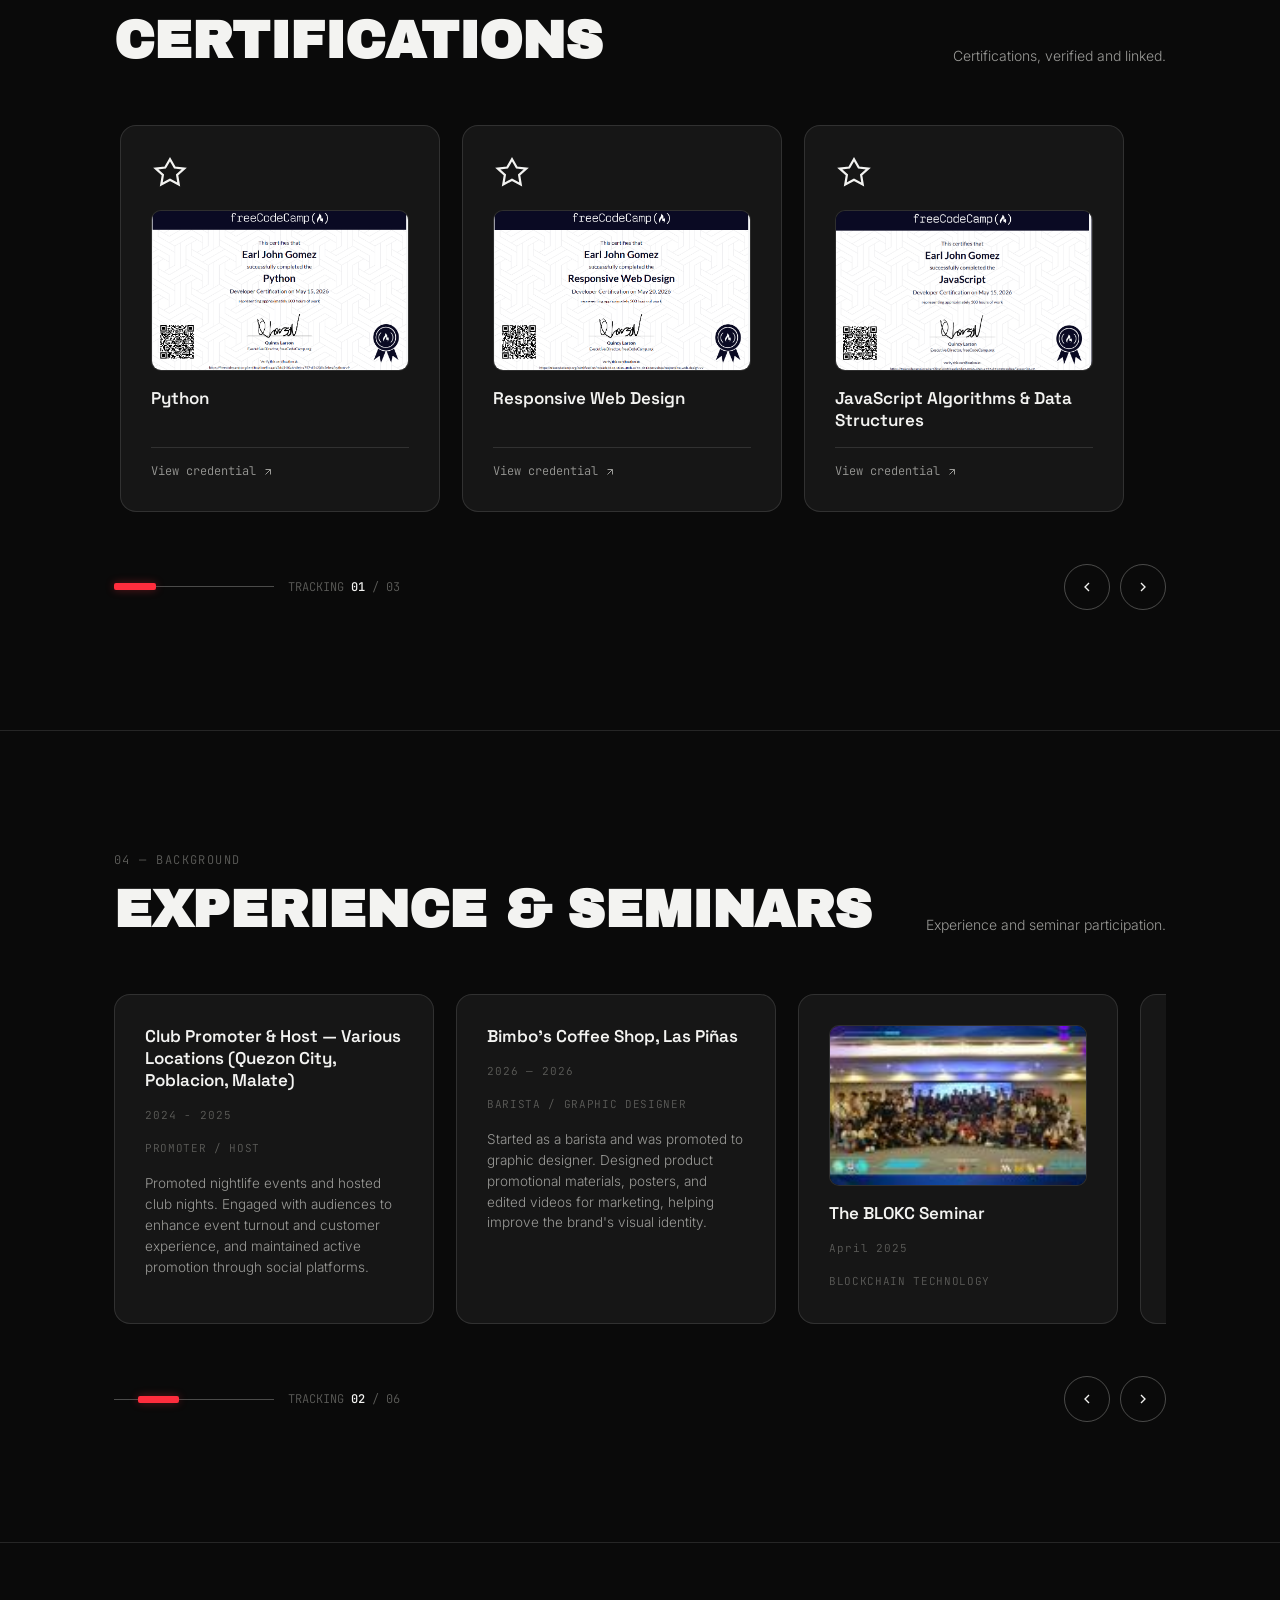
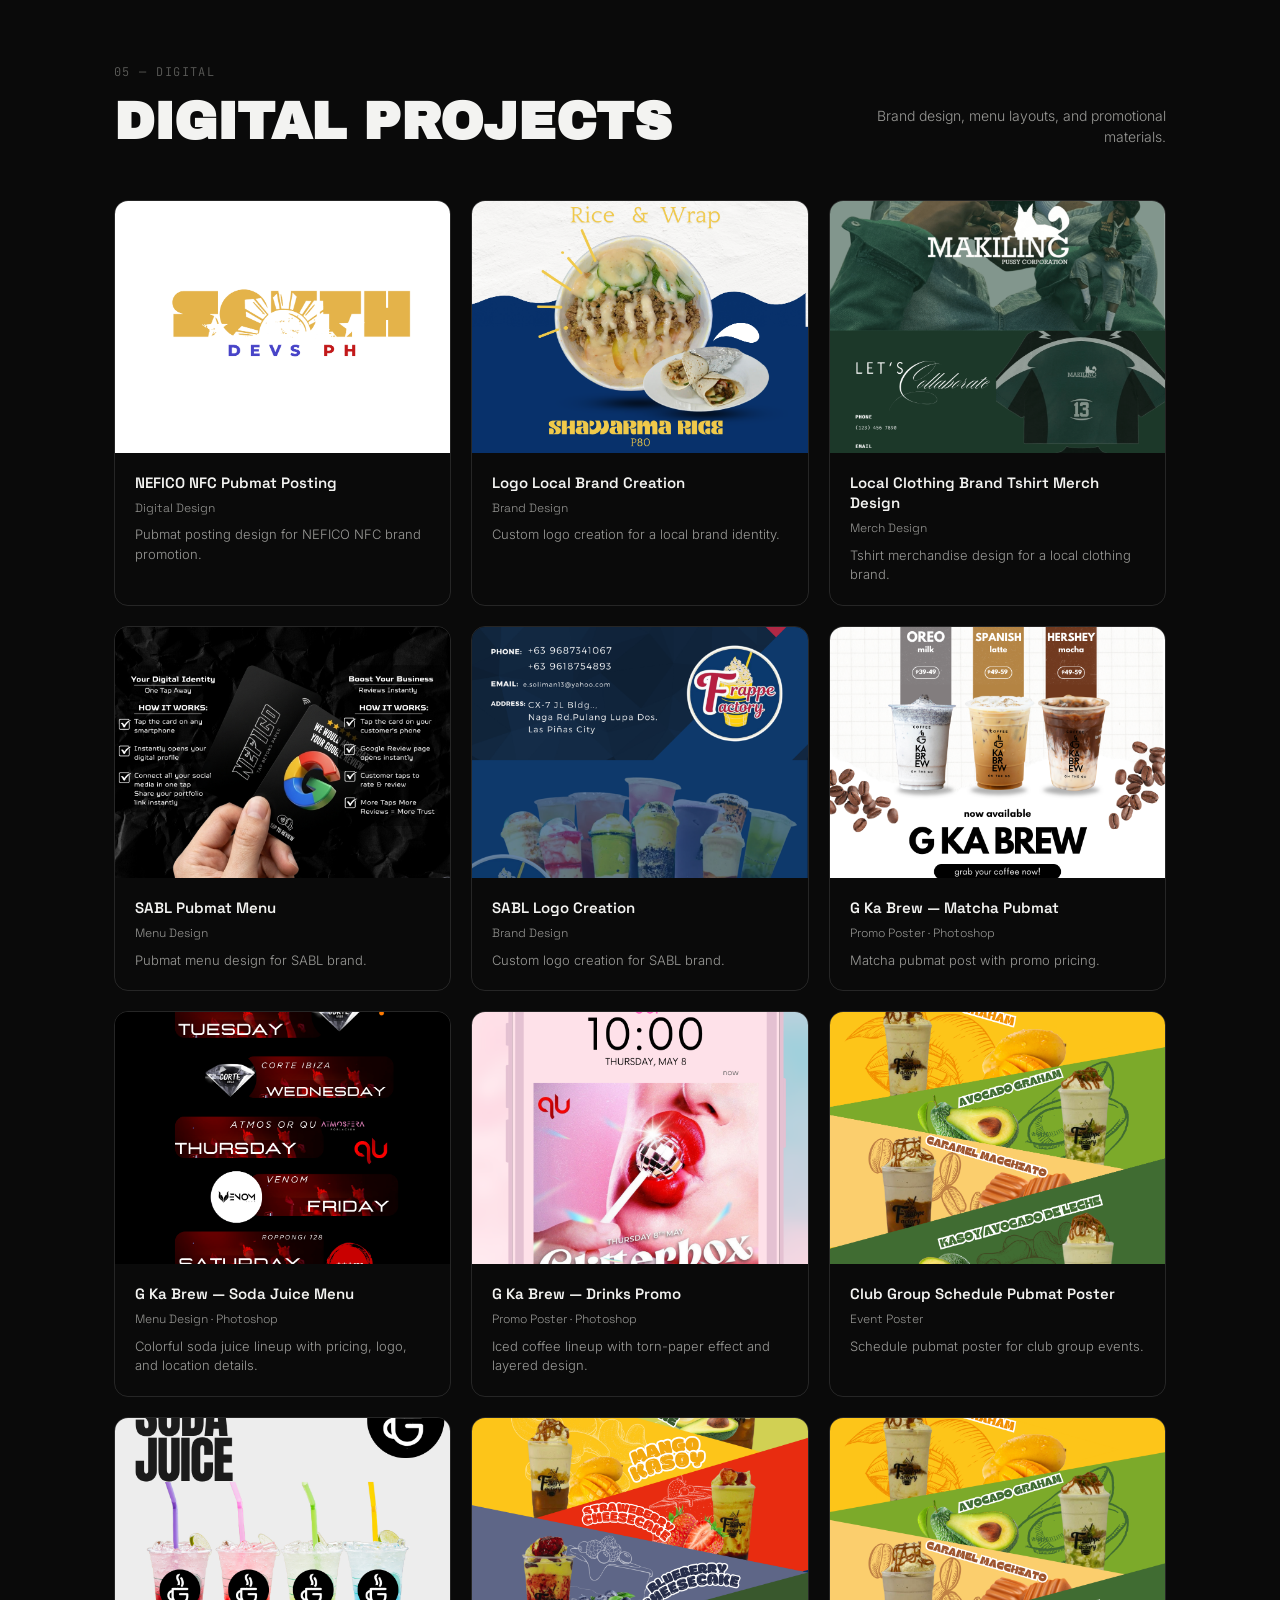
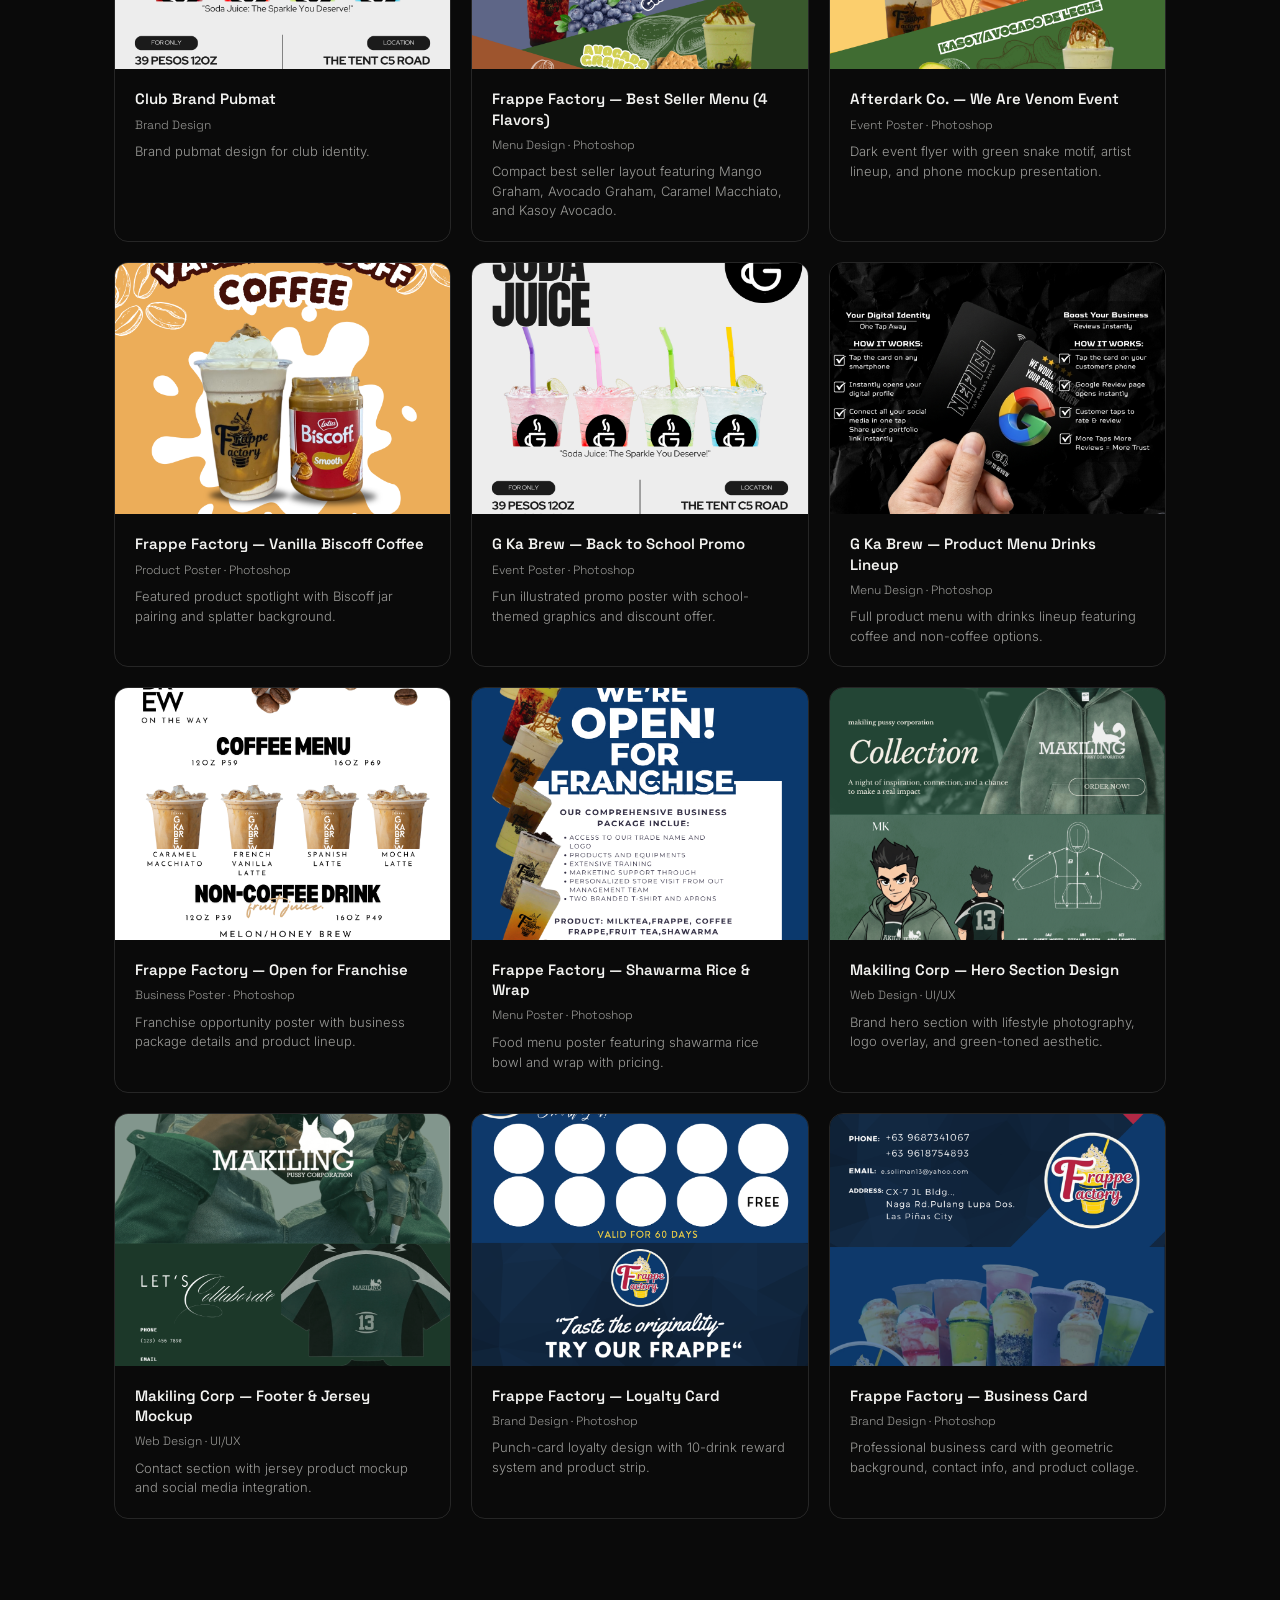
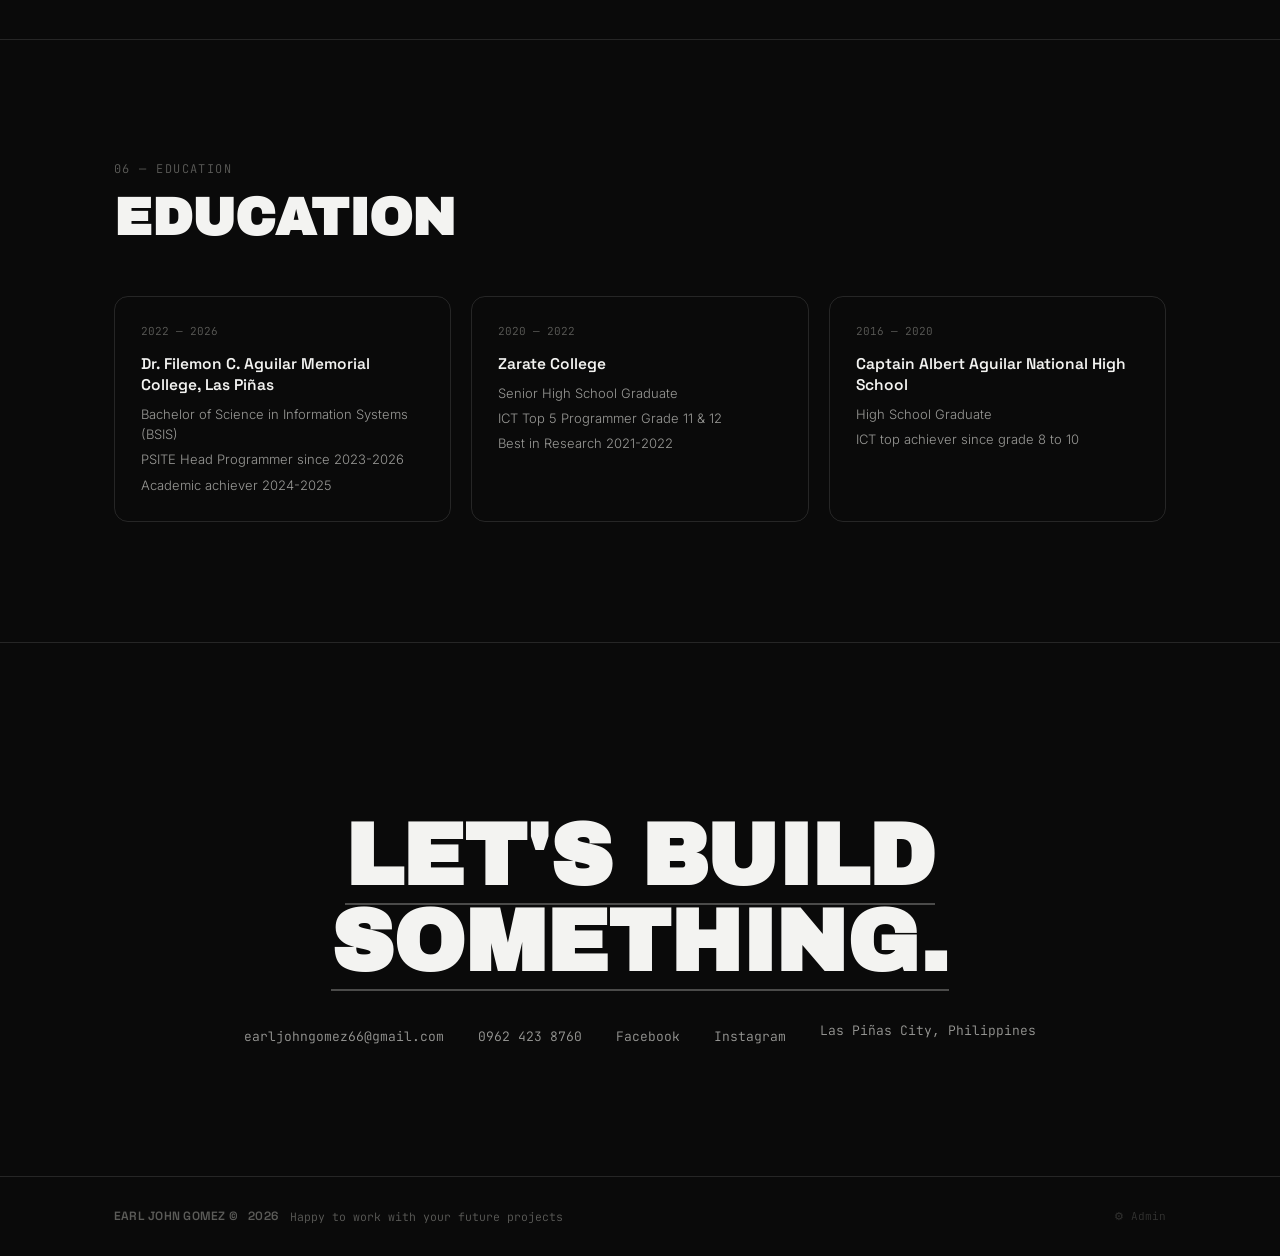
==== commit 124f10c8: "feat: add admin panel for digital products management - New admin.html page with full CRUD for digit" ====
--- a/index.html
+++ b/index.html
@@ -507,6 +507,7 @@
       <div class="wrap foot-row">
         <span class="brand">EARL JOHN GOMEZ © <span id="year">2026</span></span>
         <span>Happy to work with your future projects</span>
+        <a href="admin.html" style="font-size:11px;color:var(--fg-faint);margin-left:auto;opacity:0.5;transition:0.3s;" onmouseover="this.style.opacity=1" onmouseout="this.style.opacity=0.5">⚙ Admin</a>
       </div>
     </footer>
 
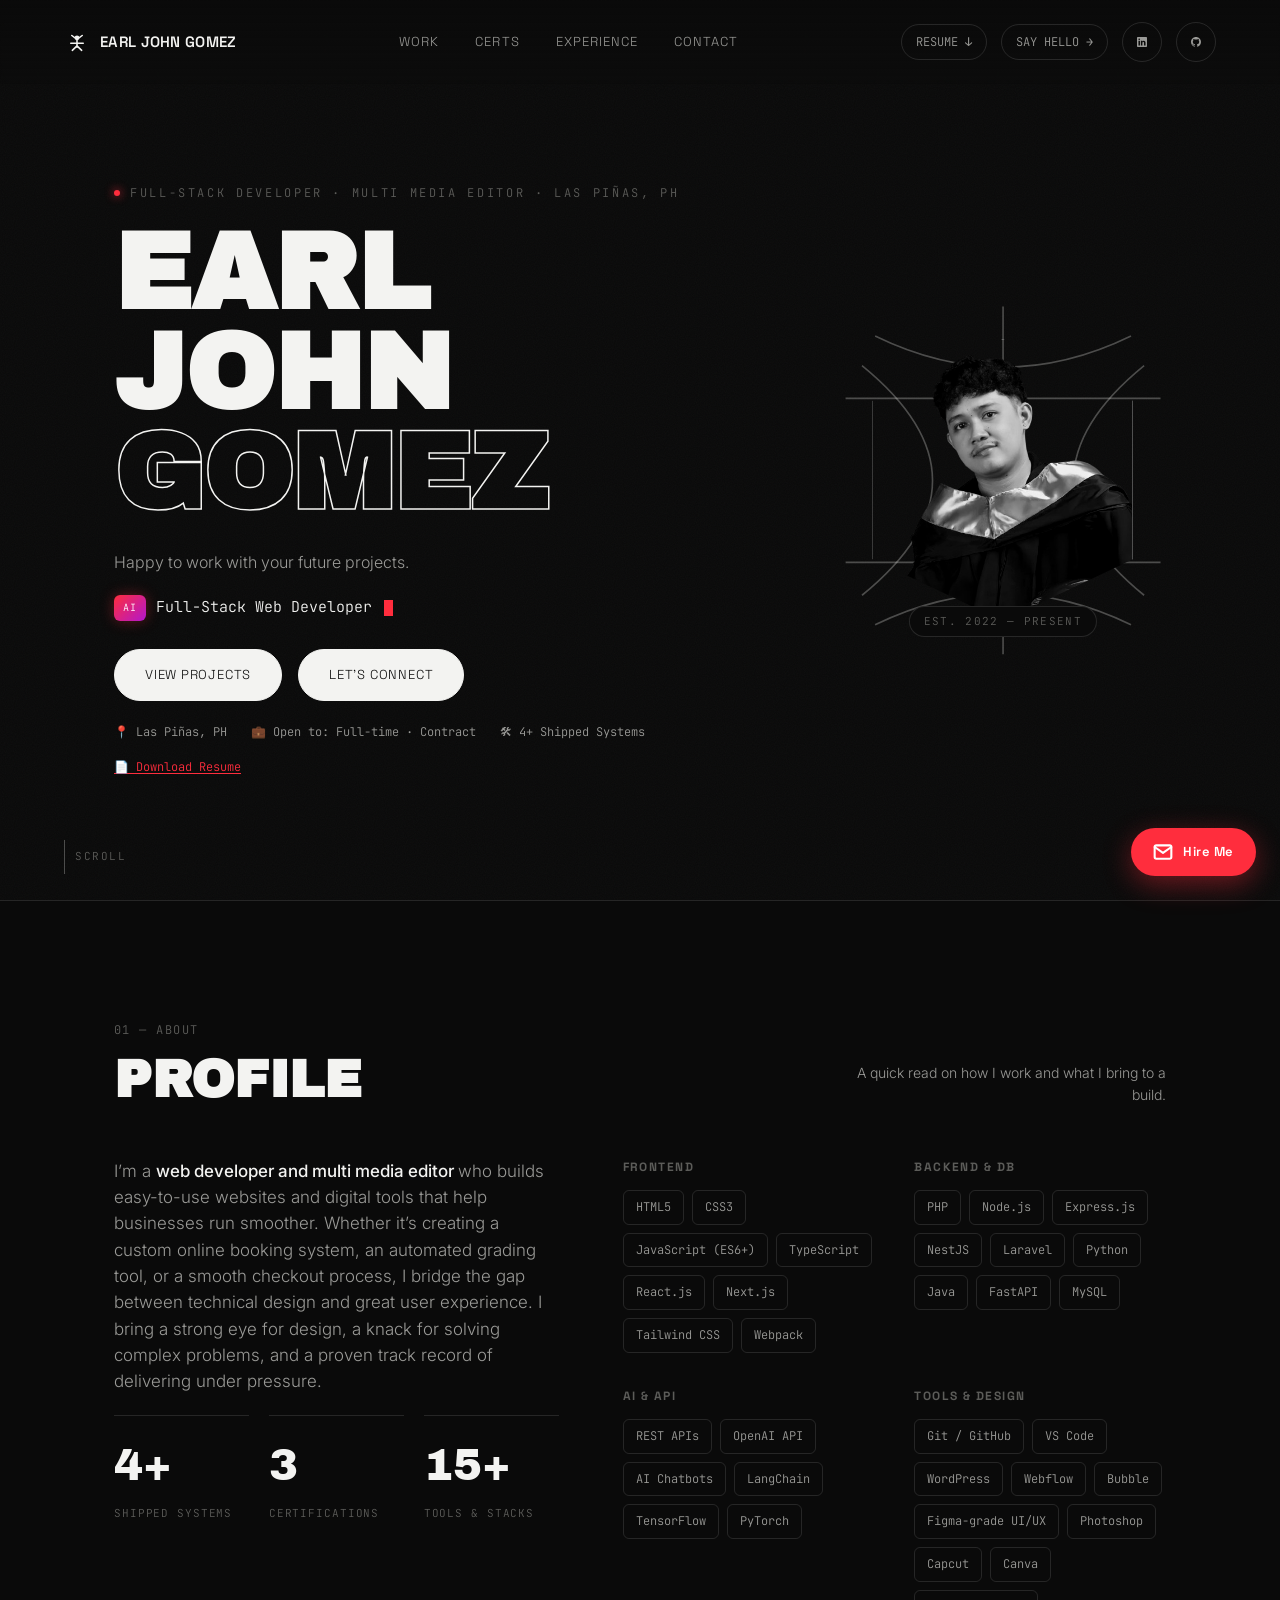
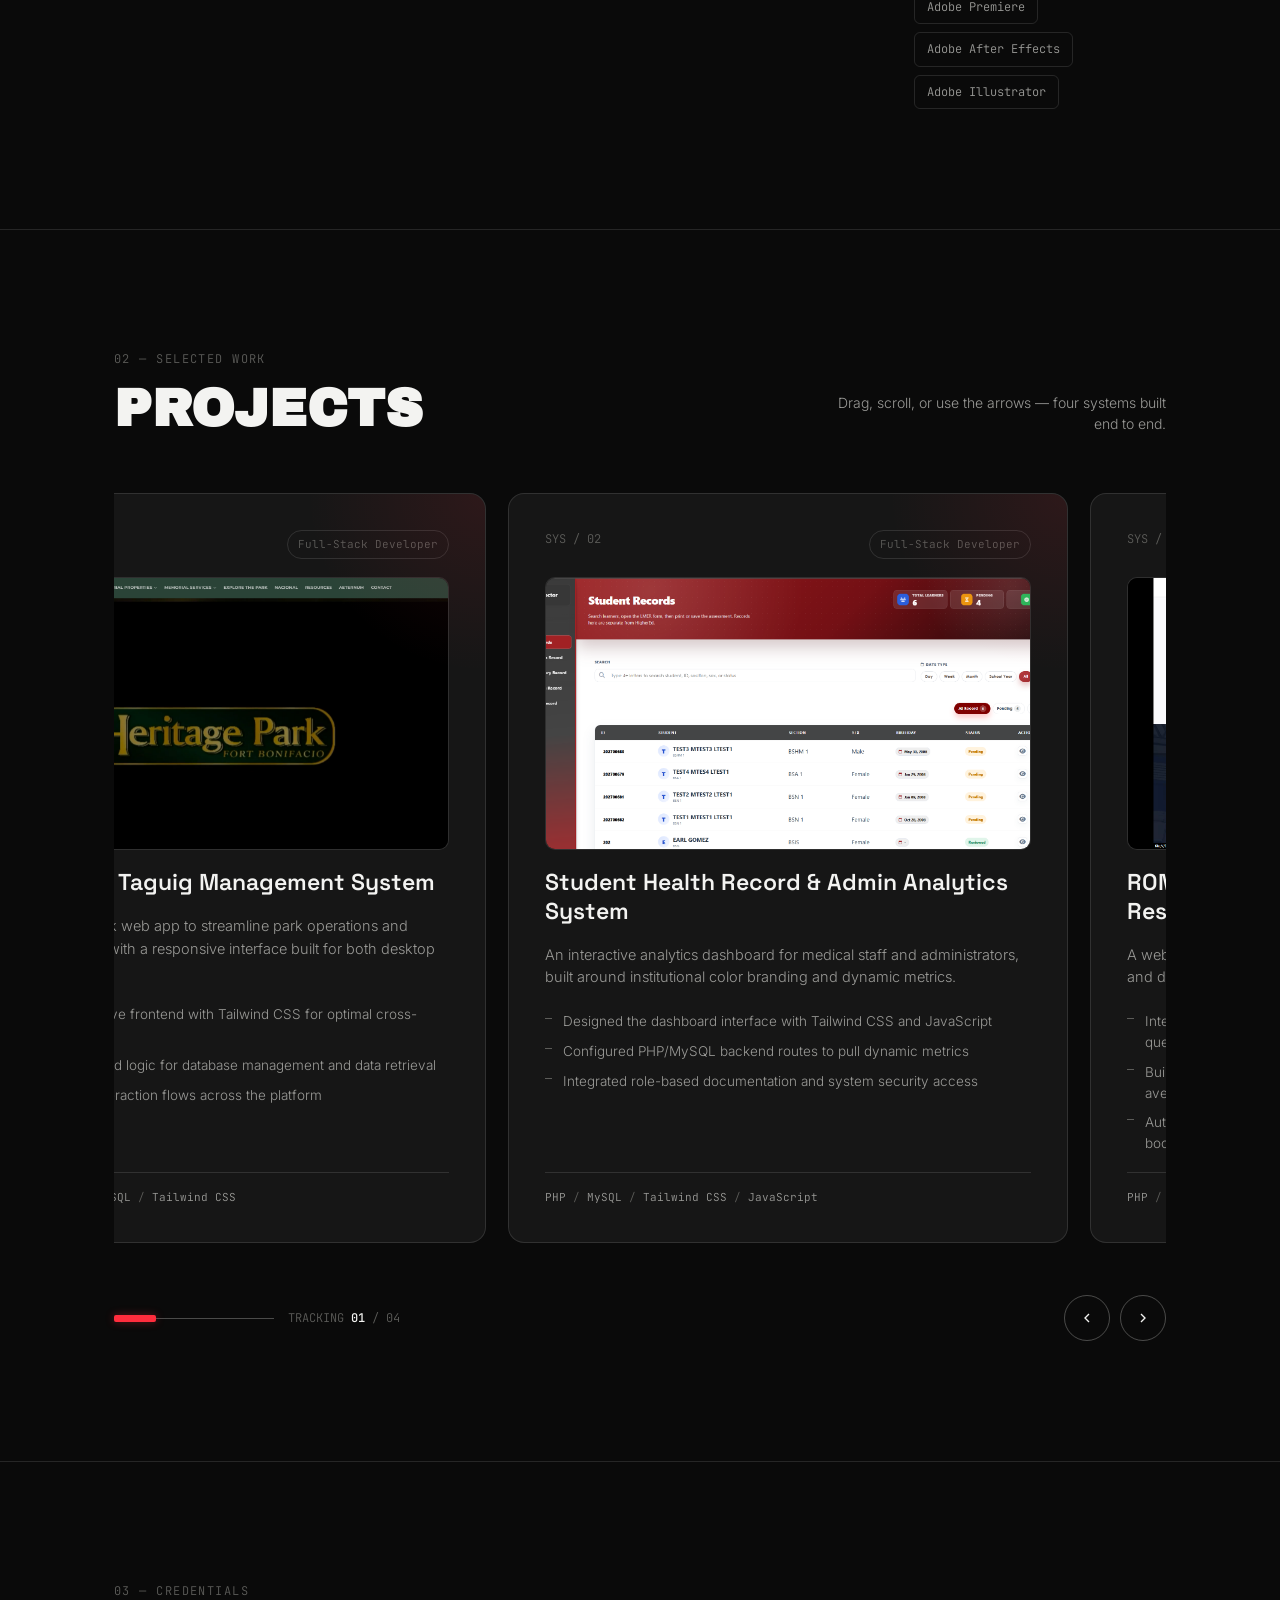
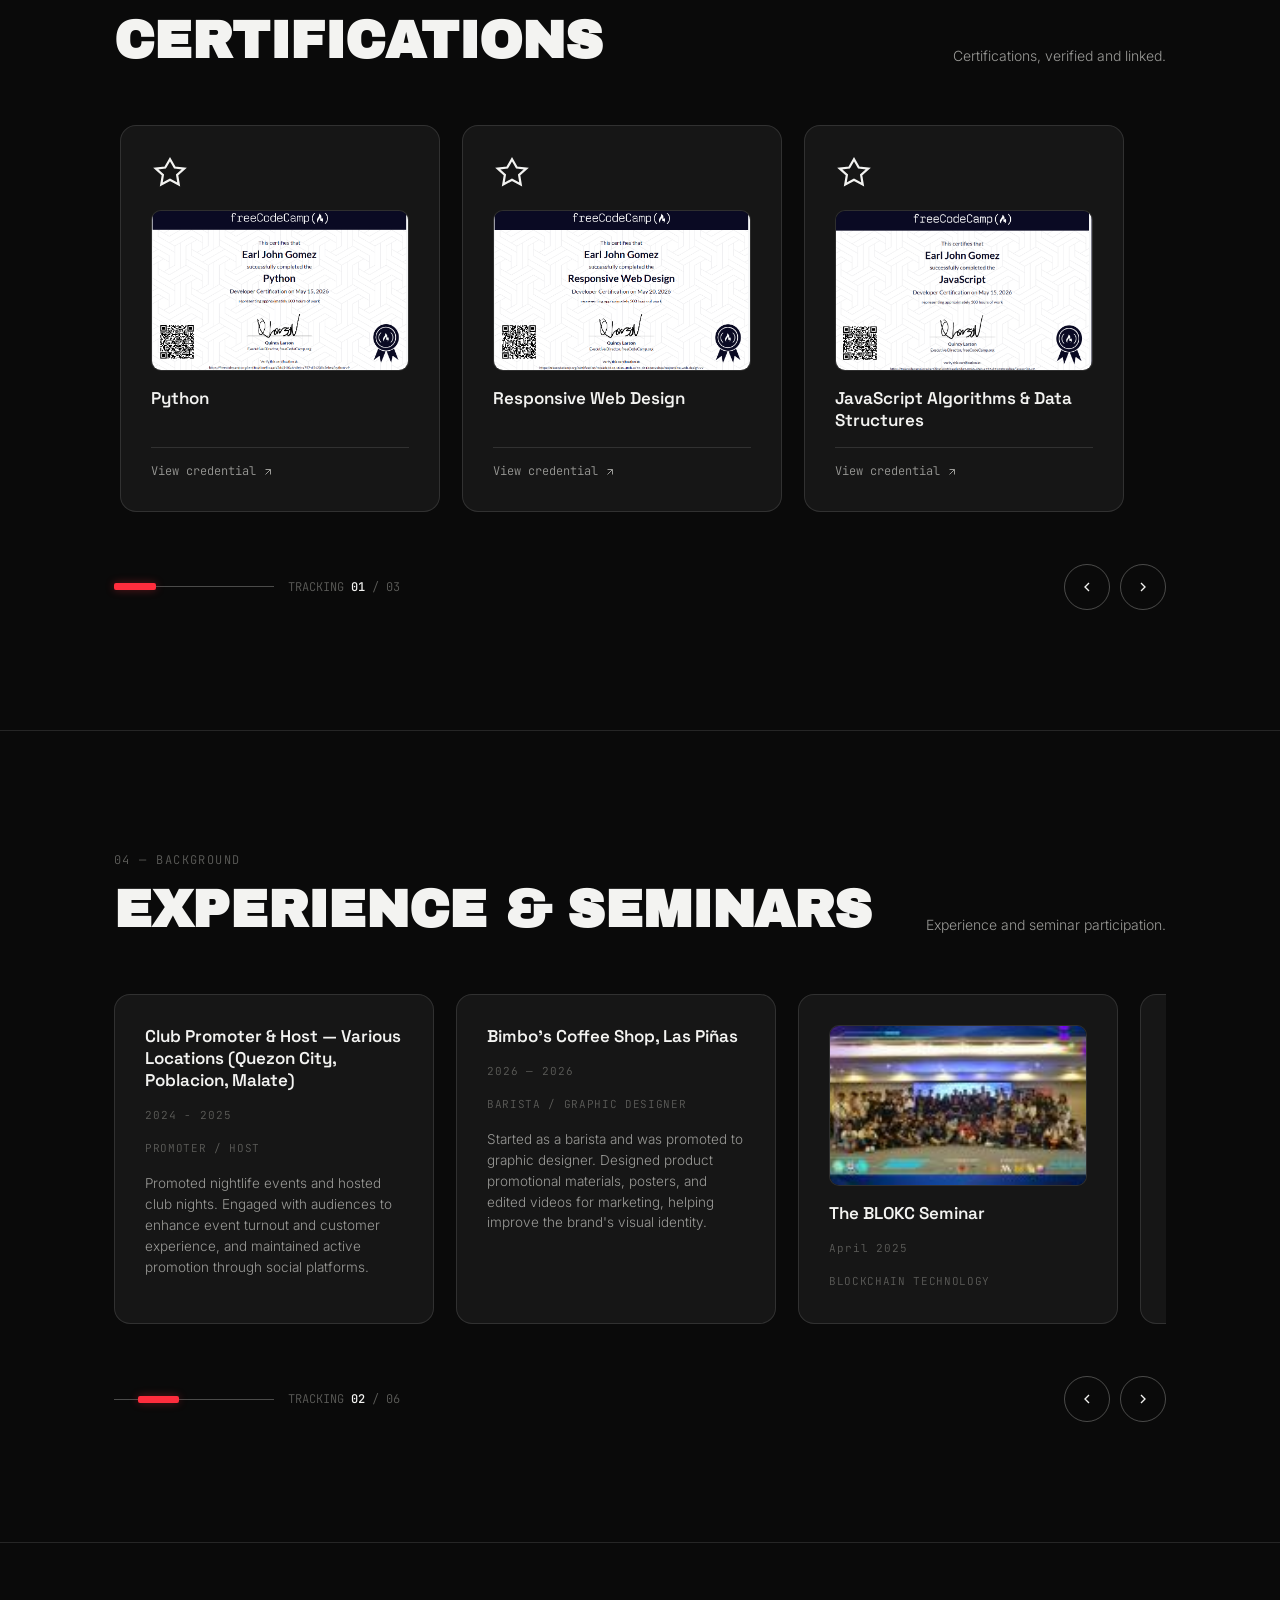
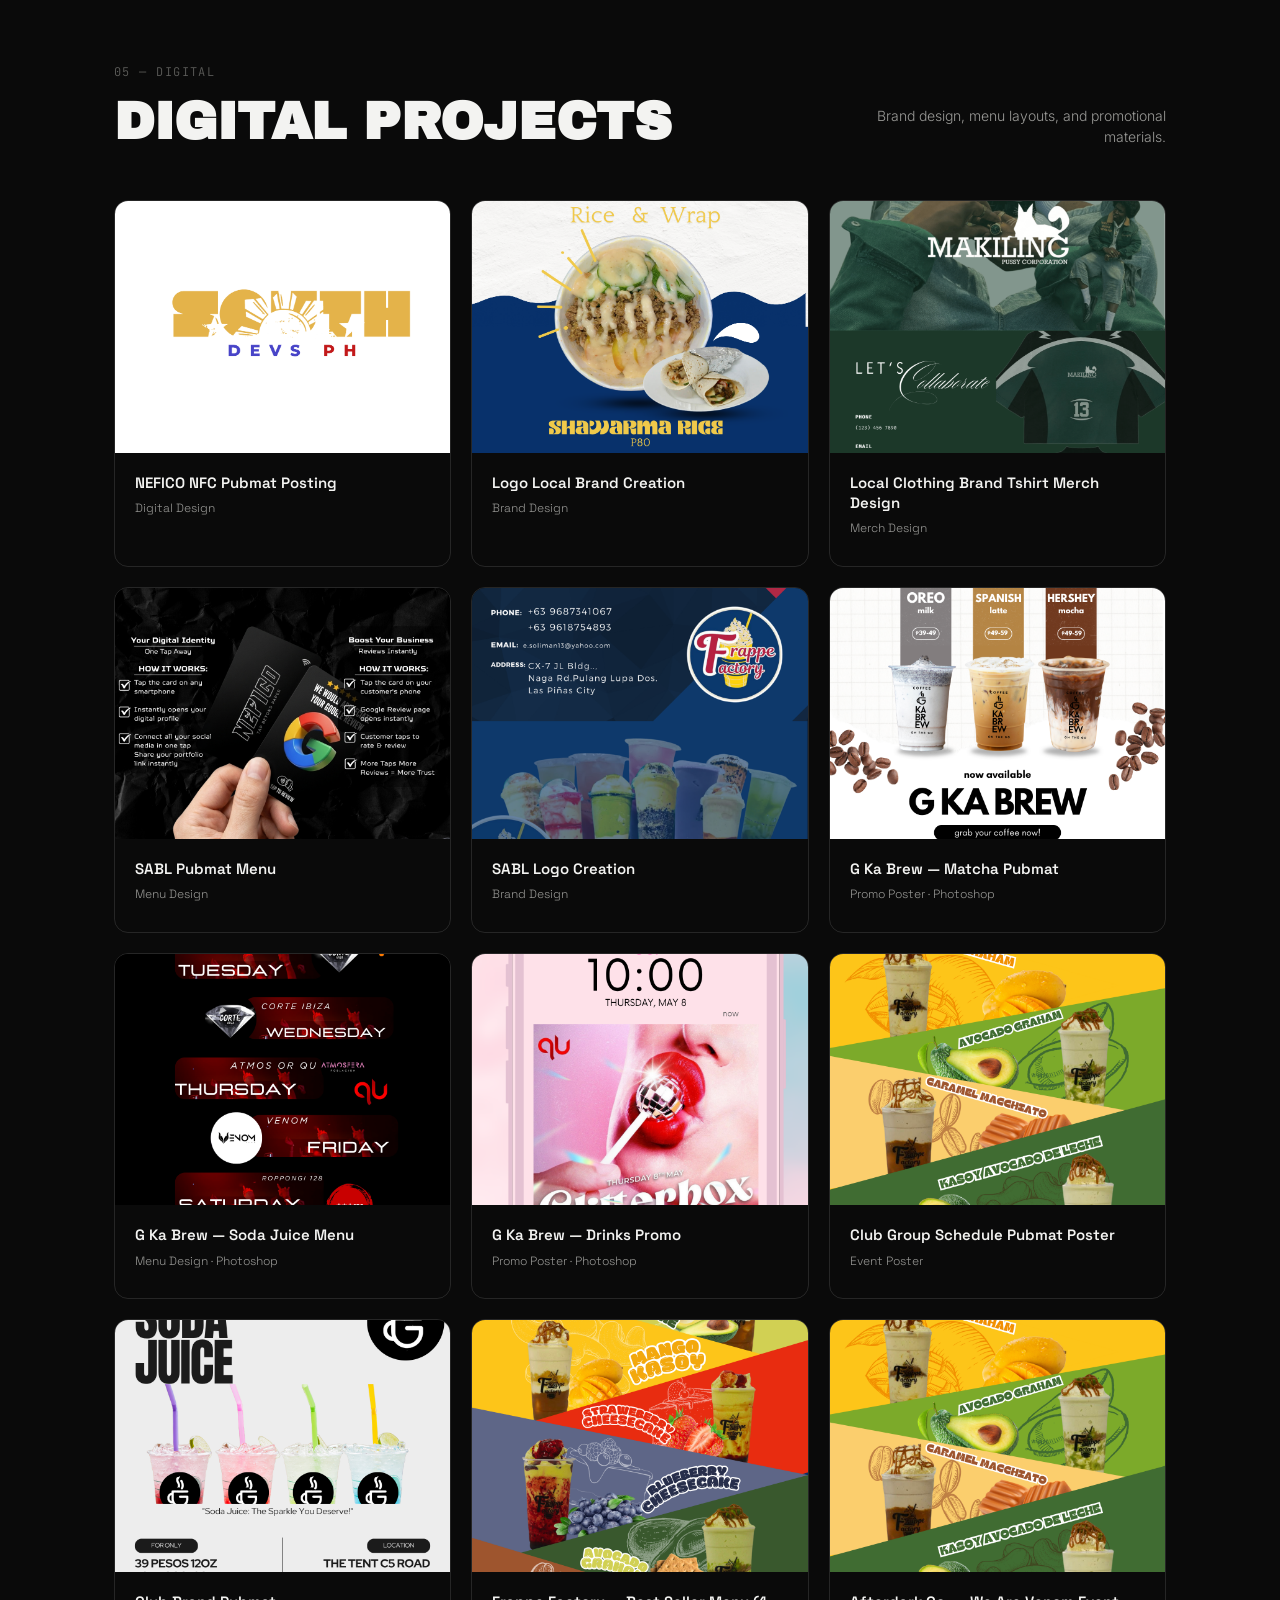
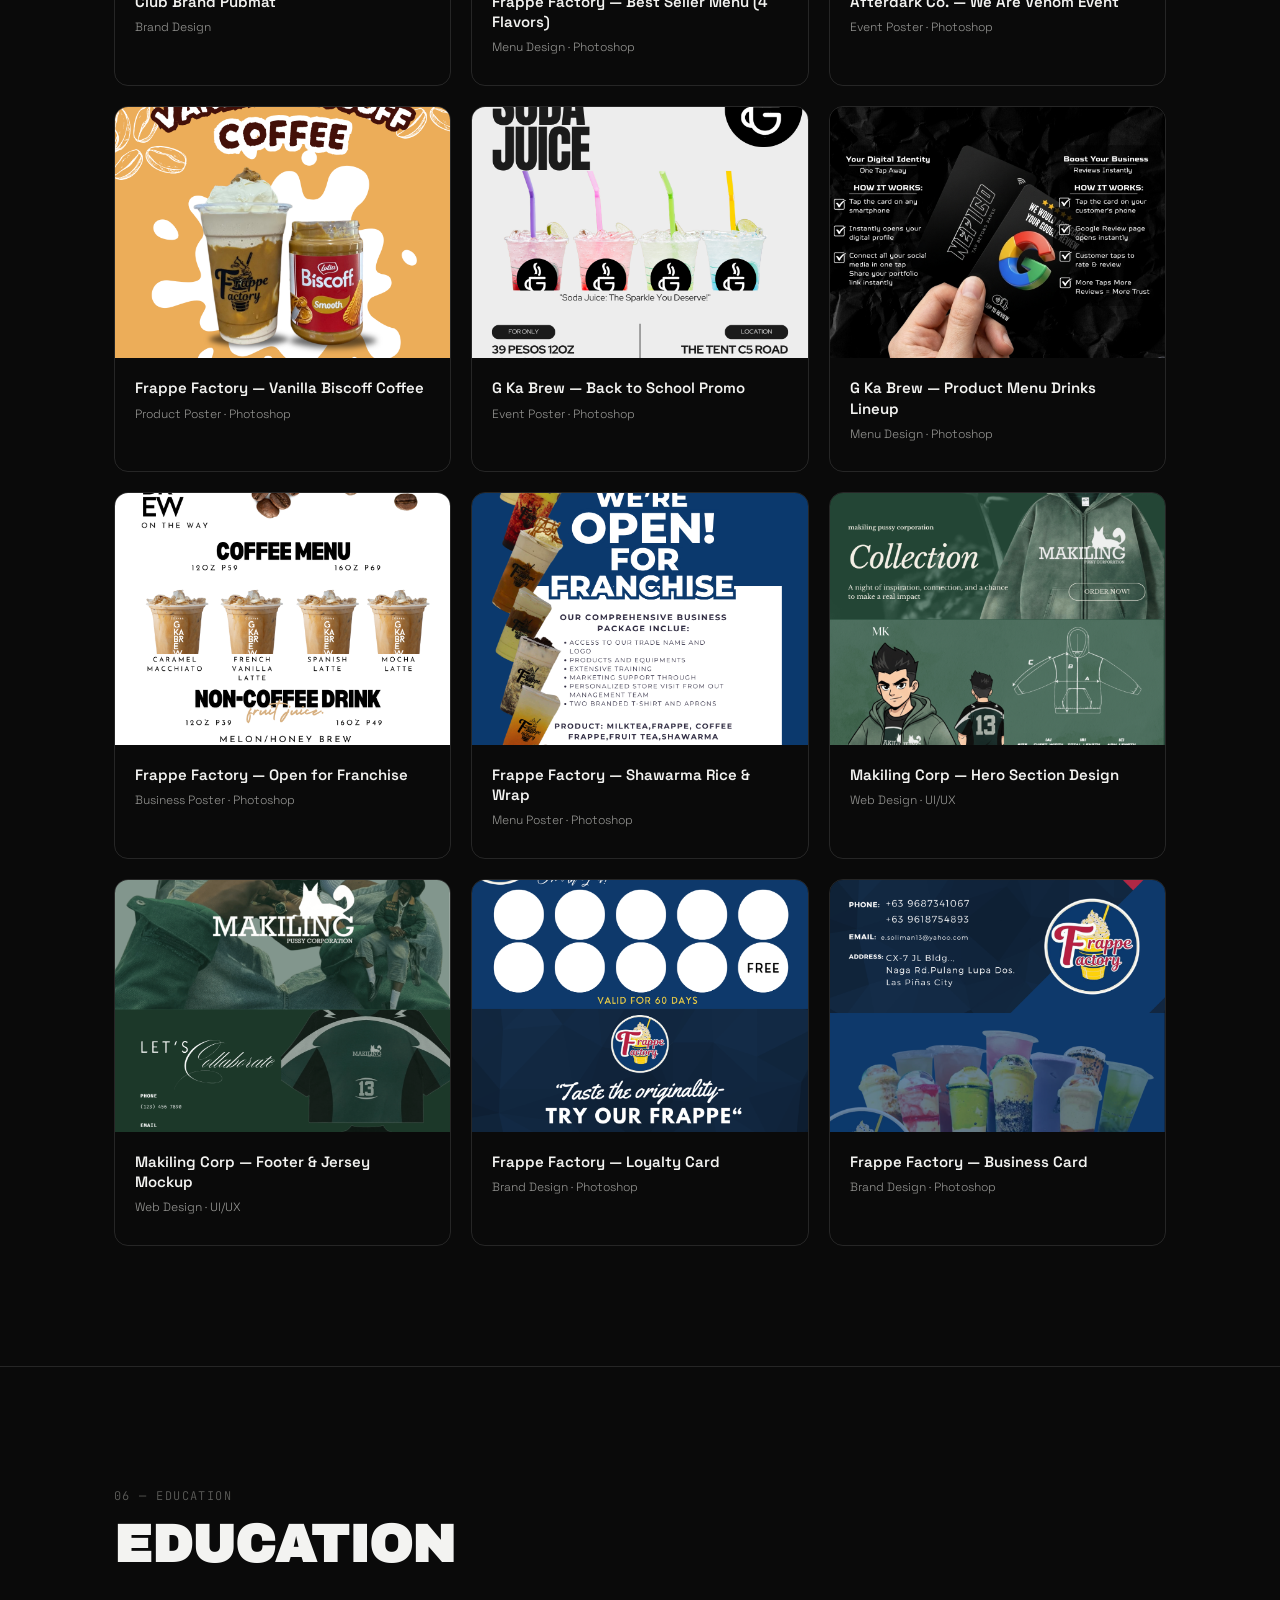
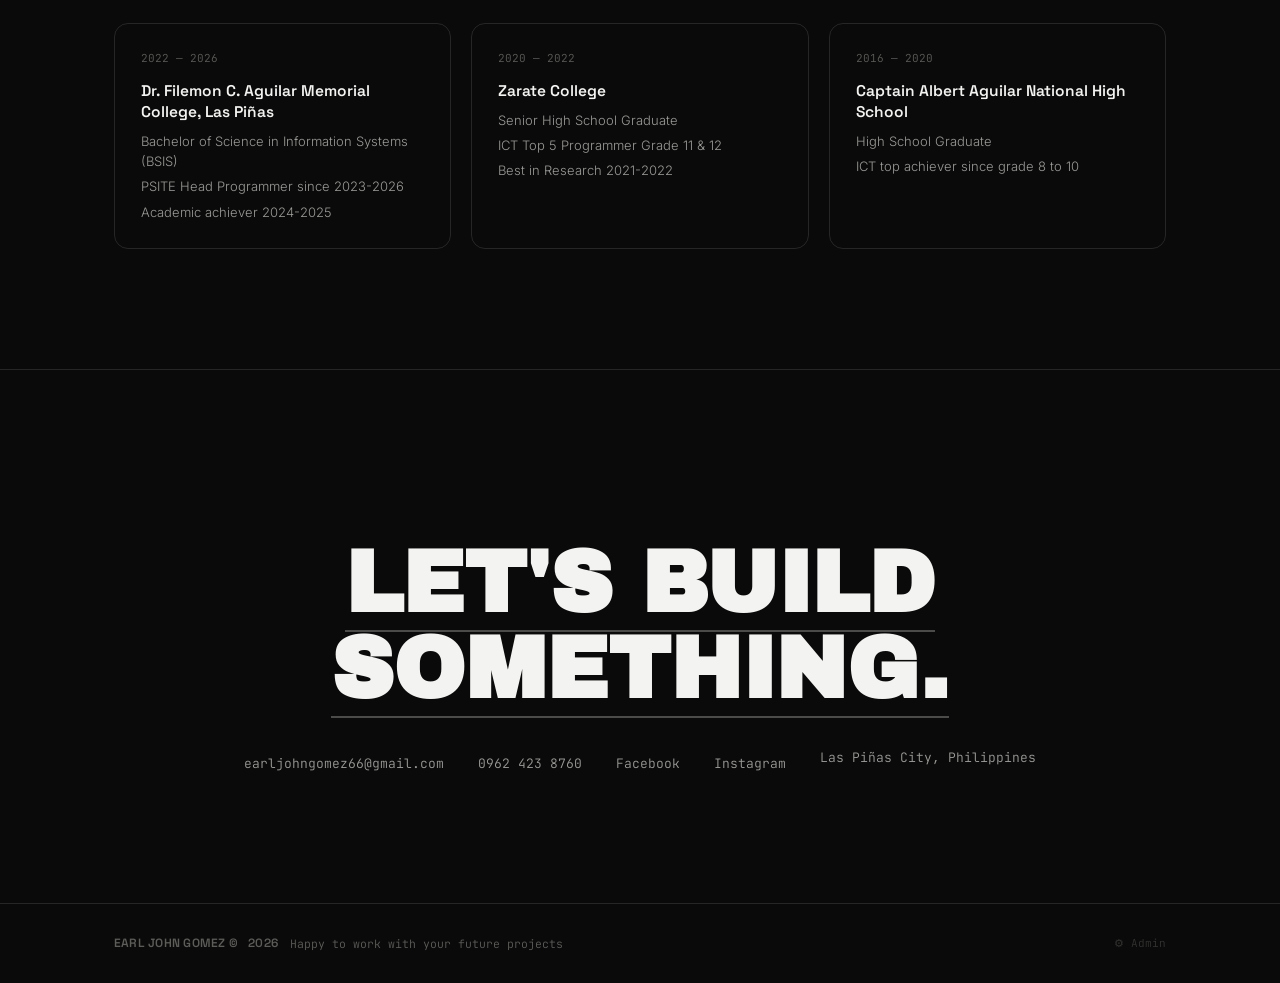
==== commit b889a686: "feat: HR-friendly improvements - Quick Facts bar, sticky Hire Me FAB, LinkedIn/GitHub links, JSON-LD" ====
--- a/index.html
+++ b/index.html
@@ -26,6 +26,34 @@
       name="twitter:description"
       content="Full-stack developer building responsive web apps, AI-integrated platforms, and backend systems."
     />
+    <script type="application/ld+json">
+    {
+      "@context": "https://schema.org",
+      "@type": "Person",
+      "name": "Earl John Gomez",
+      "jobTitle": "Full-Stack Developer",
+      "description": "Full-stack web developer and multimedia editor building responsive web apps, AI-integrated platforms, and backend systems.",
+      "url": "https://earljohngomez.com",
+      "sameAs": [
+        "https://linkedin.com/in/earljohngomez",
+        "https://github.com/unknownun0",
+        "https://www.facebook.com/itsm3earljohn/"
+      ],
+      "knowsAbout": [
+        "PHP", "JavaScript", "React.js", "Next.js", "TypeScript",
+        "Node.js", "Express.js", "MySQL", "Tailwind CSS",
+        "OpenAI API", "AI Chatbots", "REST APIs", "LangChain",
+        "Photoshop", "Premiere", "Illustrator", "Figma",
+        "Git", "GitHub", "VS Code", "XAMPP"
+      ],
+      "address": {
+        "@type": "PostalAddress",
+        "addressLocality": "Las Piñas",
+        "addressCountry": "PH"
+      },
+      "email": "mailto:earljohngomez66@gmail.com"
+    }
+    </script>
     <link rel="preconnect" href="https://fonts.googleapis.com" />
     <link rel="preconnect" href="https://fonts.gstatic.com" crossorigin />
     <link
@@ -71,6 +99,12 @@
         <a href="mailto:earljohngomez66@gmail.com" class="nav-cta nav-hello"
           >SAY HELLO →</a
         >
+        <a href="https://linkedin.com/in/earljohngomez" target="_blank" rel="noopener" class="nav-cta nav-social" aria-label="LinkedIn" title="LinkedIn">
+          <svg width="18" height="18" viewBox="0 0 24 24" fill="currentColor"><path d="M20.447 20.452h-3.554v-5.569c0-1.328-.027-3.037-1.852-3.037-1.853 0-2.136 1.445-2.136 2.939v5.667H9.351V9h3.414v1.561h.046c.477-.9 1.637-1.85 3.37-1.85 3.601 0 4.267 2.37 4.267 5.455v6.286zM5.337 7.433c-1.144 0-2.063-.926-2.063-2.065 0-1.138.92-2.063 2.063-2.063 1.14 0 2.064.925 2.064 2.063 0 1.139-.925 2.065-2.064 2.065zm1.782 13.019H3.555V9h3.564v11.452zM22.225 0H1.771C.792 0 0 .774 0 1.729v20.542C0 23.227.792 24 1.771 24h20.451C23.2 24 24 23.227 24 22.271V1.729C24 .774 23.2 0 22.222 0h.003z"/></svg>
+        </a>
+        <a href="https://github.com/unknownun0" target="_blank" rel="noopener" class="nav-cta nav-social" aria-label="GitHub" title="GitHub">
+          <svg width="18" height="18" viewBox="0 0 24 24" fill="currentColor"><path d="M12 0C5.374 0 0 5.373 0 12c0 5.302 3.438 9.8 8.207 11.387.599.111.793-.261.793-.577v-2.234c-3.338.726-4.033-1.416-4.033-1.416-.546-1.387-1.333-1.756-1.333-1.756-1.089-.745.083-.729.083-.729 1.205.084 1.839 1.237 1.839 1.237 1.07 1.834 2.807 1.304 3.492.997.107-.775.418-1.305.762-1.604-2.665-.305-5.467-1.334-5.467-5.931 0-1.311.469-2.381 1.236-3.221-.124-.303-.535-1.524.117-3.176 0 0 1.008-.322 3.301 1.23A11.509 11.509 0 0112 5.803c1.02.005 2.047.138 3.006.404 2.291-1.552 3.297-1.23 3.297-1.23.653 1.653.242 2.874.118 3.176.77.84 1.235 1.911 1.235 3.221 0 4.609-2.807 5.624-5.479 5.921.43.372.823 1.102.823 2.222v3.293c0 .319.192.694.801.576C20.566 21.797 24 17.3 24 12c0-6.627-5.373-12-12-12z"/></svg>
+        </a>
         <button
           class="nav-toggle"
           id="navToggle"
@@ -111,6 +145,14 @@
           class="btn ghost"
           >Say Hello</a
         >
+        <div style="display:flex;gap:12px;justify-content:center;margin-top:16px">
+          <a href="https://linkedin.com/in/earljohngomez" target="_blank" rel="noopener" class="nav-social" aria-label="LinkedIn" style="width:44px;height:44px">
+            <svg width="20" height="20" viewBox="0 0 24 24" fill="currentColor"><path d="M20.447 20.452h-3.554v-5.569c0-1.328-.027-3.037-1.852-3.037-1.853 0-2.136 1.445-2.136 2.939v5.667H9.351V9h3.414v1.561h.046c.477-.9 1.637-1.85 3.37-1.85 3.601 0 4.267 2.37 4.267 5.455v6.286zM5.337 7.433c-1.144 0-2.063-.926-2.063-2.065 0-1.138.92-2.063 2.063-2.063 1.14 0 2.064.925 2.064 2.063 0 1.139-.925 2.065-2.064 2.065zm1.782 13.019H3.555V9h3.564v11.452zM22.225 0H1.771C.792 0 0 .774 0 1.729v20.542C0 23.227.792 24 1.771 24h20.451C23.2 24 24 23.227 24 22.271V1.729C24 .774 23.2 0 22.222 0h.003z"/></svg>
+          </a>
+          <a href="https://github.com/unknownun0" target="_blank" rel="noopener" class="nav-social" aria-label="GitHub" style="width:44px;height:44px">
+            <svg width="20" height="20" viewBox="0 0 24 24" fill="currentColor"><path d="M12 0C5.374 0 0 5.373 0 12c0 5.302 3.438 9.8 8.207 11.387.599.111.793-.261.793-.577v-2.234c-3.338.726-4.033-1.416-4.033-1.416-.546-1.387-1.333-1.756-1.333-1.756-1.089-.745.083-.729.083-.729 1.205.084 1.839 1.237 1.839 1.237 1.07 1.834 2.807 1.304 3.492.997.107-.775.418-1.305.762-1.604-2.665-.305-5.467-1.334-5.467-5.931 0-1.311.469-2.381 1.236-3.221-.124-.303-.535-1.524.117-3.176 0 0 1.008-.322 3.301 1.23A11.509 11.509 0 0112 5.803c1.02.005 2.047.138 3.006.404 2.291-1.552 3.297-1.23 3.297-1.23.653 1.653.242 2.874.118 3.176.77.84 1.235 1.911 1.235 3.221 0 4.609-2.807 5.624-5.479 5.921.43.372.823 1.102.823 2.222v3.293c0 .319.192.694.801.576C20.566 21.797 24 17.3 24 12c0-6.627-5.373-12-12-12z"/></svg>
+          </a>
+        </div>
       </div>
     </aside>
 
@@ -137,6 +179,12 @@
           <div class="hero-actions">
             <a href="#work" class="btn primary">View Projects</a>
             <a href="https://www.facebook.com/itsm3earljohn/" class="btn primary">Let's Connect</a>
+          </div>
+          <div class="quick-facts" data-reveal>
+            <span>📍 Las Piñas, PH</span>
+            <span>💼 Open to: Full-time · Contract</span>
+            <span>🛠 4+ Shipped Systems</span>
+            <a href="ATS CV EARL.pdf" download>📄 Download Resume</a>
           </div>
         </div>
 
@@ -511,6 +559,11 @@
       </div>
     </footer>
 
+    <a href="mailto:earljohngomez66@gmail.com" class="contact-fab" aria-label="Email me">
+      <svg width="20" height="20" viewBox="0 0 24 24" fill="none" stroke="currentColor" stroke-width="2.5" stroke-linecap="round" stroke-linejoin="round"><path d="M4 4h16c1.1 0 2 .9 2 2v12c0 1.1-.9 2-2 2H4c-1.1 0-2-.9-2-2V6c0-1.1.9-2 2-2z"/><polyline points="22,6 12,13 2,6"/></svg>
+      <span>Hire Me</span>
+    </a>
+
     <script src="script.js"></script>
   </body>
 </html>
--- a/styles.css
+++ b/styles.css
@@ -191,6 +191,24 @@
   color: var(--fg);
   background: rgba(255, 255, 255, 0.04);
 }
+.nav-social {
+  width: 40px;
+  height: 40px;
+  border-radius: 50%;
+  border: 1px solid var(--line);
+  display: flex;
+  align-items: center;
+  justify-content: center;
+  color: var(--fg-dim);
+  transition: 0.3s var(--ease);
+  flex-shrink: 0;
+}
+.nav-social:hover {
+  border-color: var(--accent);
+  color: var(--accent);
+  background: rgba(255, 45, 61, 0.1);
+  transform: translateY(-2px);
+}
 
 /* ---------- mobile hamburger ---------- */
 .nav-toggle {
@@ -469,6 +487,31 @@
   opacity: 0;
   animation: fadeUp 0.8s var(--ease) forwards;
   animation-delay: 0.7s;
+}
+.quick-facts {
+  margin-top: 22px;
+  display: flex;
+  flex-wrap: wrap;
+  gap: 16px 24px;
+  font-family: var(--mono);
+  font-size: 12px;
+  color: var(--fg-dim);
+  opacity: 0;
+  animation: fadeUp 0.8s var(--ease) forwards;
+  animation-delay: 0.9s;
+}
+.quick-facts a {
+  color: var(--accent);
+  text-decoration: underline;
+  text-underline-offset: 2px;
+}
+.quick-facts a:hover {
+  color: var(--fg);
+}
+.quick-facts span {
+  display: flex;
+  align-items: center;
+  gap: 6px;
 }
 @keyframes fadeUp {
   from {
@@ -1250,6 +1293,36 @@
   font-size: 12px;
 }
 
+/* ---------- contact FAB ---------- */
+.contact-fab {
+  position: fixed;
+  bottom: 24px;
+  right: 24px;
+  z-index: 100;
+  display: inline-flex;
+  align-items: center;
+  gap: 10px;
+  padding: 14px 22px;
+  background: var(--accent);
+  color: #fff;
+  font-family: var(--head);
+  font-size: 13px;
+  font-weight: 600;
+  letter-spacing: 0.04em;
+  border-radius: 50px;
+  box-shadow: 0 8px 28px rgba(255, 45, 61, 0.4);
+  transition: transform 0.3s var(--ease), box-shadow 0.3s var(--ease);
+  text-decoration: none;
+}
+.contact-fab:hover {
+  transform: translateY(-3px);
+  box-shadow: 0 12px 36px rgba(255, 45, 61, 0.5);
+}
+.contact-fab:focus-visible {
+  outline: 2px solid var(--fg);
+  outline-offset: 3px;
+}
+
 /* ---------- reveal ---------- */
 [data-reveal] {
   opacity: 0;
@@ -1303,6 +1376,10 @@
   .edu-grid {
     grid-template-columns: 1fr;
   }
+  .dig-grid {
+    grid-template-columns: repeat(auto-fill, minmax(260px, 1fr));
+    gap: 16px;
+  }
   .nav-links {
     display: none;
   }
@@ -1344,100 +1421,238 @@
     display: none;
   }
   .wrap {
-    padding: 0 20px;
+    padding: 0 18px;
   }
   .hero {
     padding-top: calc(110px + env(safe-area-inset-top, 0px));
-    padding-bottom: 80px;
+    padding-bottom: 60px;
   }
   .hero h1 {
-    font-size: clamp(40px, 13vw, 64px);
+    font-size: clamp(34px, 11vw, 52px);
   }
   .hero-sub {
-    font-size: 15px;
-    max-width: 360px;
+    font-size: 14px;
+    max-width: 320px;
   }
   .hero-portrait {
-    width: 150px;
+    width: 140px;
+  }
+  .hero-actions {
+    flex-direction: column;
+    width: 100%;
+    max-width: 280px;
+    margin: 0 auto;
+  }
+  .hero-actions .btn {
+    justify-content: center;
   }
   .type-line {
     justify-content: center;
     flex-wrap: wrap;
   }
   section.pad {
-    padding: 72px 0;
+    padding: 56px 0;
   }
   .sec-head {
-    margin-bottom: 34px;
-    row-gap: 14px;
+    margin-bottom: 28px;
+    row-gap: 12px;
+  }
+  .sec-num {
+    font-size: 11px;
+  }
+  .sec-title {
+    font-size: clamp(24px, 6vw, 32px);
   }
   .skill-cols {
     grid-template-columns: 1fr;
-    gap: 26px;
+    gap: 22px;
   }
   .stat-row {
     grid-template-columns: 1fr 1fr 1fr;
-    gap: 14px;
+    gap: 10px;
+  }
+  .stat {
+    padding: 18px 10px;
   }
   .stat .num {
-    font-size: 30px;
+    font-size: 26px;
   }
   .stat .lbl {
     font-size: 10px;
     letter-spacing: 0.04em;
   }
   .carousel-track {
-    gap: 16px;
+    gap: 14px;
+    padding: 4px 4px 20px;
   }
   .proj-card {
-    flex-basis: 88vw;
-    padding: 24px;
+    flex-basis: 90vw;
+    padding: 22px;
     gap: 14px;
   }
   .proj-card h3 {
-    font-size: 19px;
+    font-size: 18px;
+  }
+  .proj-desc {
+    font-size: 13px;
   }
   .proj-points li {
-    font-size: 13px;
+    font-size: 12.5px;
+  }
+  .proj-stack span {
+    font-size: 11px;
+    padding: 4px 8px;
   }
   .cert-card {
-    flex-basis: 84vw;
-    padding: 24px;
+    flex-basis: 86vw;
+    padding: 22px;
+  }
+  .cert-card h4 {
+    font-size: 15px;
   }
   .carousel-controls {
     justify-content: space-between;
+    margin-top: 20px;
+  }
+  .car-arrow {
+    width: 40px;
+    height: 40px;
   }
   .car-track-index {
-    gap: 10px;
+    gap: 8px;
+  }
+  .dig-grid {
+    grid-template-columns: 1fr;
+    gap: 14px;
+  }
+  .dig-card {
+    border-radius: 12px;
+  }
+  .dig-info {
+    padding: 16px;
+  }
+  .dig-info h4 {
+    font-size: 14px;
+  }
+  .dig-desc {
+    font-size: 12px;
+  }
+  .edu-grid {
+    gap: 16px;
   }
   .contact-inner {
-    padding: 90px 0 70px;
+    padding: 72px 0 60px;
   }
   .contact-title {
-    font-size: clamp(36px, 12vw, 56px);
+    font-size: clamp(30px, 10vw, 48px);
   }
   .contact-meta {
     flex-direction: column;
     align-items: center;
-    gap: 20px;
-    margin-top: 28px;
+    gap: 16px;
+    margin-top: 24px;
+  }
+  .contact-meta a {
+    font-size: 15px;
+  }
+  .lightbox {
+    padding: 16px;
+  }
+  .lightbox-close {
+    top: 12px;
+    right: 12px;
+    width: 40px;
+    height: 40px;
+    font-size: 24px;
+  }
+  footer {
+    padding: 24px 0;
   }
   .foot-row {
     flex-direction: column;
     text-align: center;
+    gap: 8px;
+  }
+  .nav-drawer {
+    width: min(300px, 82vw);
+    padding: calc(20px + env(safe-area-inset-top, 0px)) 22px 22px;
+  }
+  .drawer-links a {
+    font-size: 17px;
+    padding: 12px 4px;
+  }
+  .quick-facts {
+    gap: 12px 18px;
+    font-size: 11px;
+    justify-content: center;
+  }
+  .contact-fab {
+    left: 16px;
+    right: 16px;
+    bottom: 16px;
+    justify-content: center;
+    padding: 14px 20px;
+    font-size: 13px;
+    border-radius: 14px;
+  }
+  .nav-social {
+    width: 36px;
+    height: 36px;
   }
 }
 
 /* very small screens */
 @media (max-width: 380px) {
   .hero-portrait {
-    width: 136px;
+    width: 120px;
+  }
+  .hero h1 {
+    font-size: clamp(28px, 10vw, 42px);
   }
   .hero-actions .btn {
     flex: 1 1 100%;
+    padding: 14px 16px;
+    font-size: 13px;
   }
   .stat-row {
-    gap: 10px;
+    gap: 8px;
+  }
+  .stat .num {
+    font-size: 22px;
+  }
+  .proj-card {
+    padding: 18px;
+  }
+  .cert-card {
+    padding: 18px;
+  }
+  .wrap {
+    padding: 0 14px;
+  }
+  .quick-facts {
+    gap: 10px 14px;
+    font-size: 10px;
+  }
+  .contact-fab {
+    padding: 12px 16px;
+    font-size: 12px;
+  }
+  .nav-social {
+    width: 32px;
+    height: 32px;
+  }
+}
+
+/* tablets portrait */
+@media (min-width: 561px) and (max-width: 900px) {
+  .dig-grid {
+    grid-template-columns: repeat(auto-fill, minmax(280px, 1fr));
+  }
+  .proj-card {
+    flex-basis: 70vw;
+  }
+  .cert-card {
+    flex-basis: 66vw;
   }
 }
 
